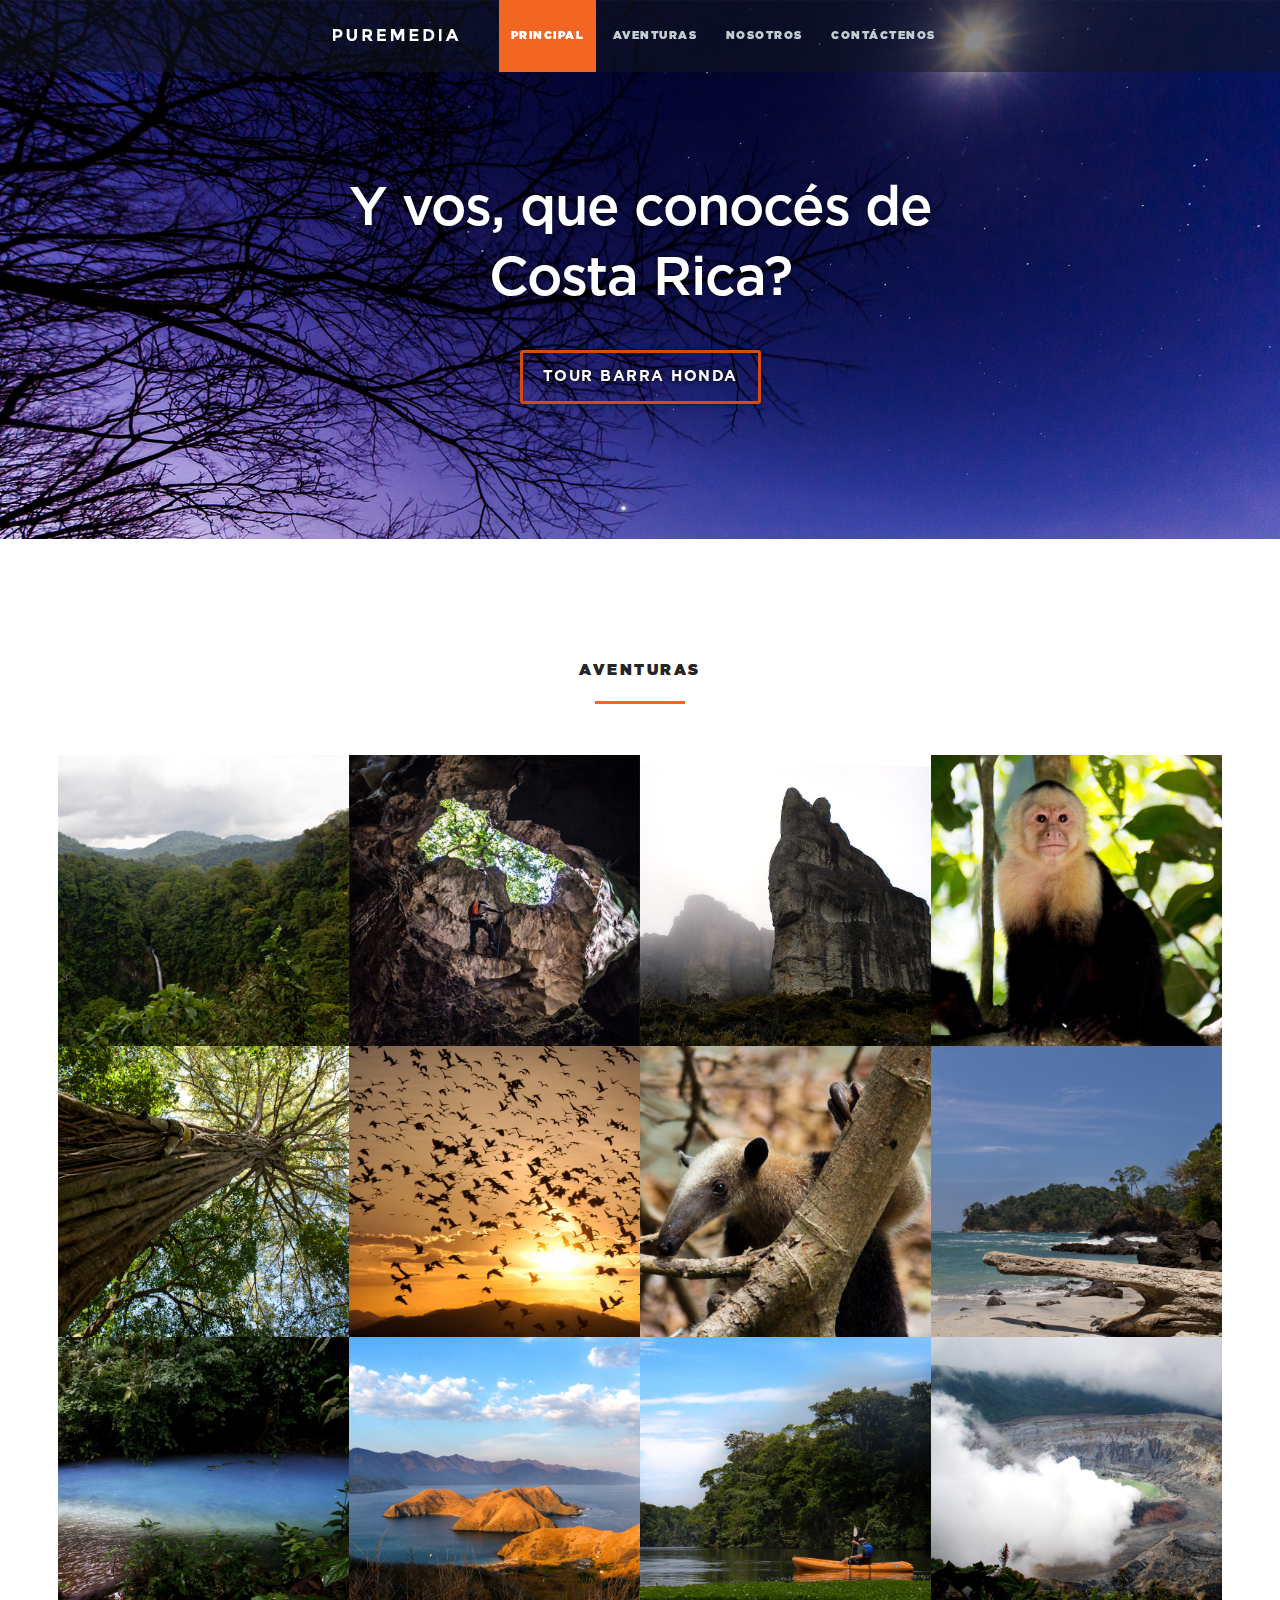
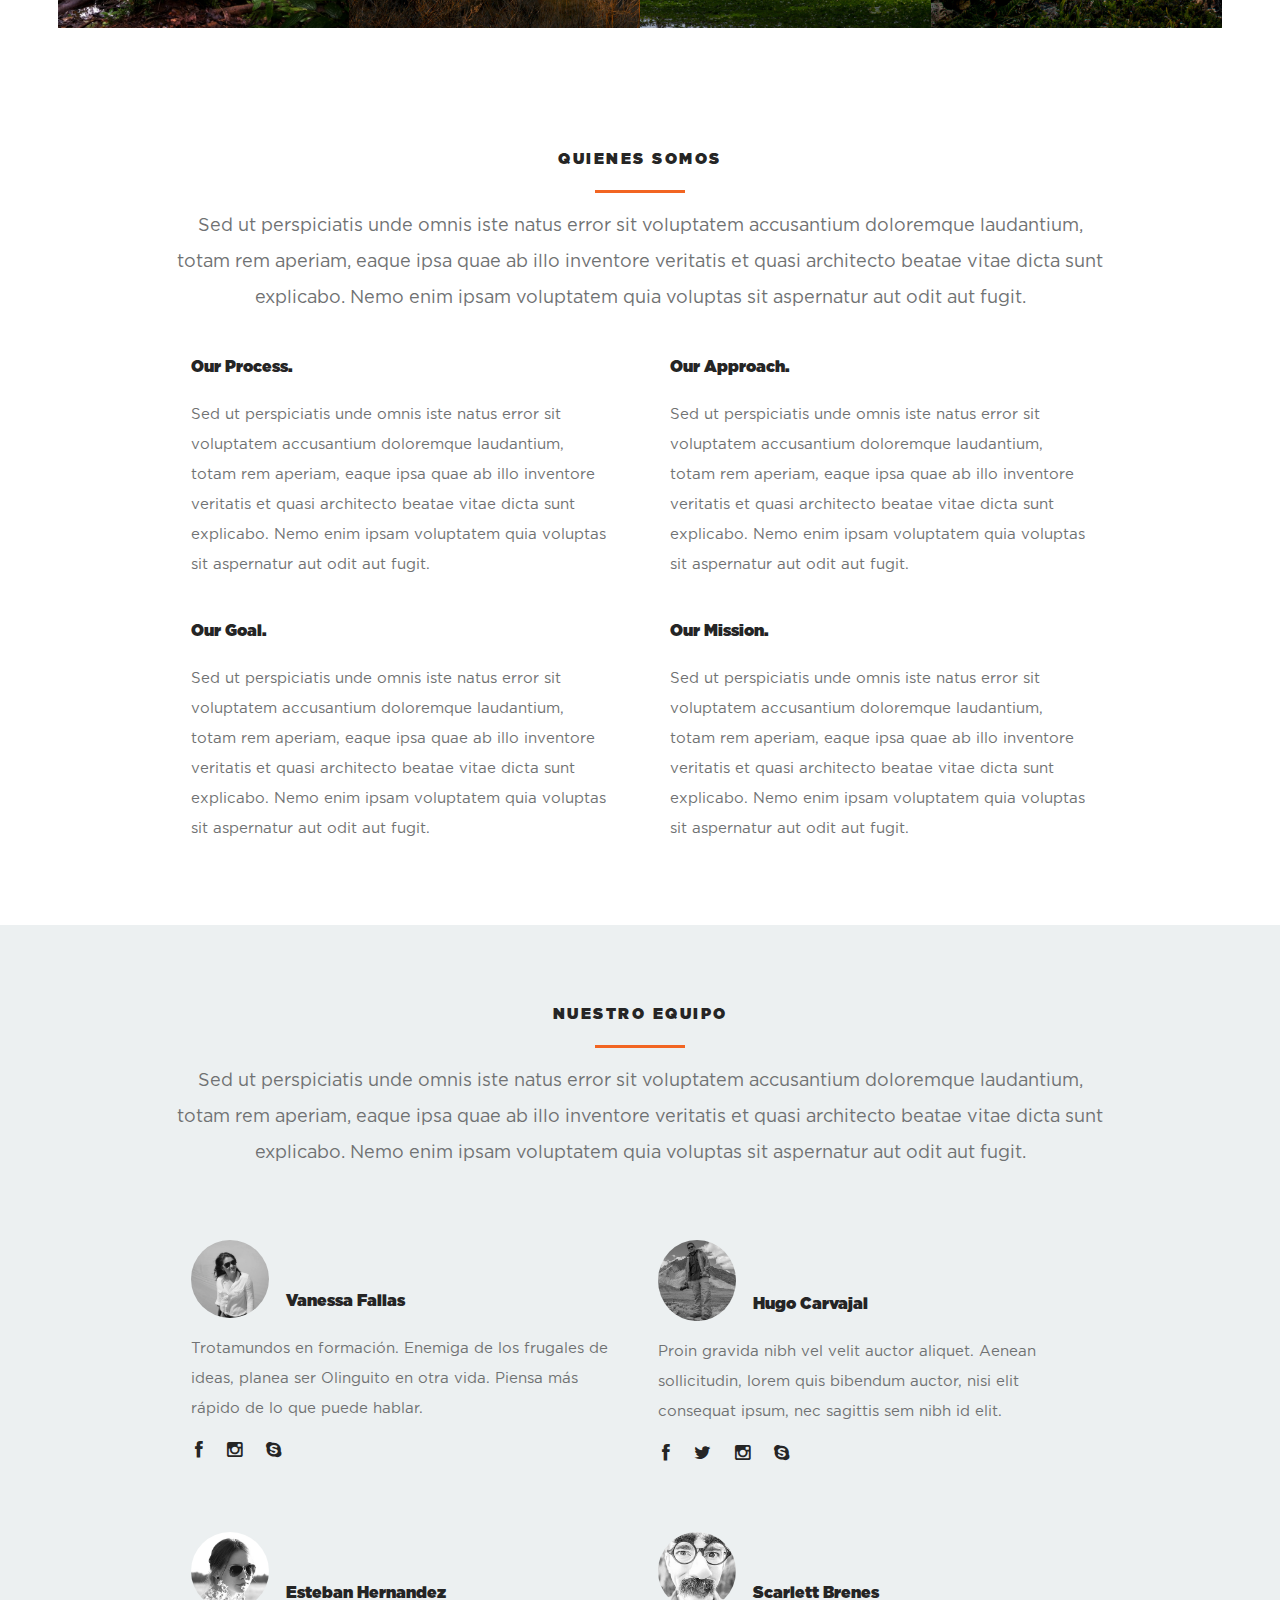
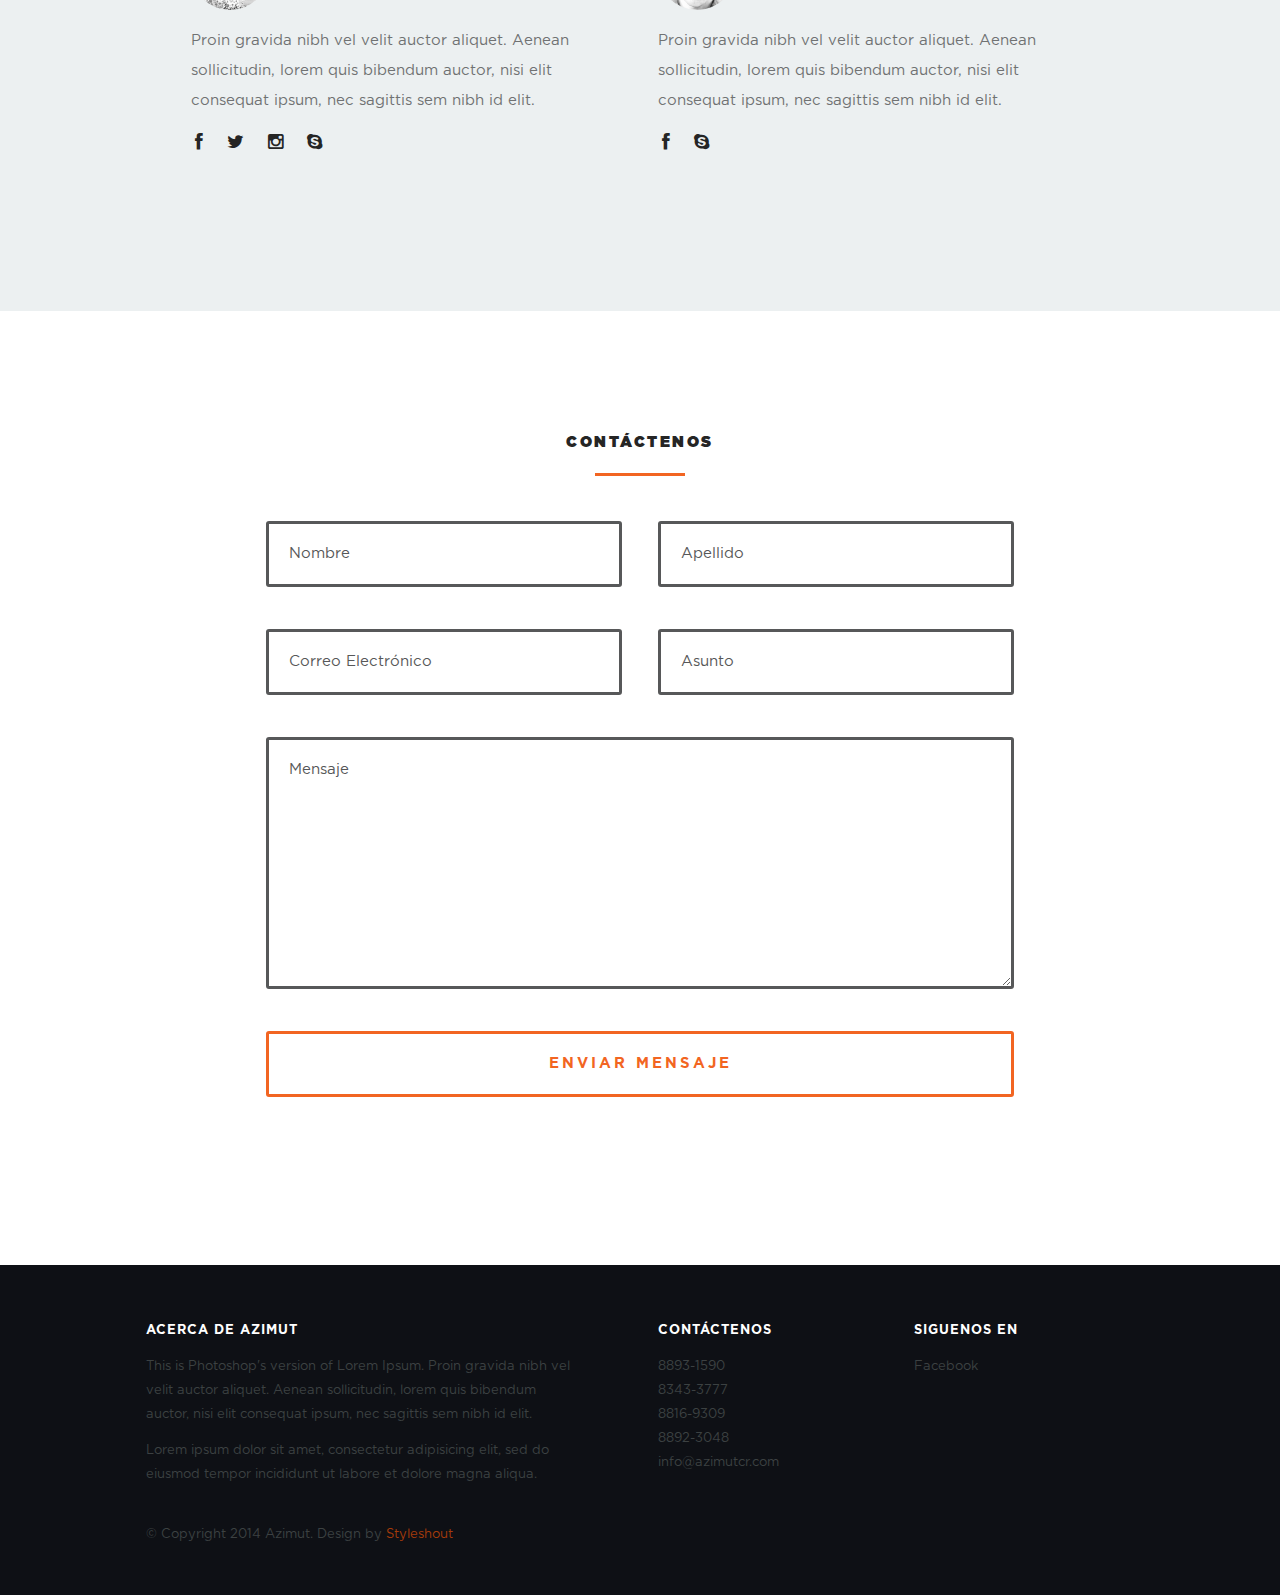
==== index.html @ 327660f8 "first commit" ====
<!DOCTYPE html>
<!--[if lt IE 8 ]><html class="no-js ie ie7" lang="en"> <![endif]-->
<!--[if IE 8 ]><html class="no-js ie ie8" lang="en"> <![endif]-->
<!--[if IE 9 ]><html class="no-js ie ie9" lang="en"> <![endif]-->
<!--[if (gte IE 9)|!(IE)]><!--><html class="no-js" lang="en"> <!--<![endif]-->
<head>

   <!--- Basic Page Needs
   ================================================== -->
   <meta charset="utf-8">
	<title>Azimut</title>
	<meta name="description" content="">
	<meta name="author" content="">

   <!-- Mobile Specific Metas
   ================================================== -->
	<meta name="viewport" content="width=device-width, initial-scale=1, maximum-scale=1">

	<!-- CSS
    ================================================== -->
   <link rel="stylesheet" href="css/base.css">
	 <link rel="stylesheet" href="css/main.css">
   <link rel="stylesheet" href="css/media-queries.css">

   <!-- Script
   =================================================== -->
	<script src="js/modernizr.js"></script>

   <!-- Favicons
	=================================================== -->
	<link rel="shortcut icon" href="favicon.ico" >

</head>

<body class="homepage">

   <div id="preloader">
	   <div id="status">
         <img src="images/loader.gif" height="60" width="60" alt="">
         <div class="loader">Loading...</div>
      </div>
   </div>


   <!-- Header
   =================================================== -->
   <header id="main-header">

   	<div class="row header-inner">

	      <div class="logo">
	         <a class="smoothscroll" href="#hero">Azimut</a>
	      </div>

	      <nav id="nav-wrap">

	         <a class="mobile-btn" href="#nav-wrap" title="Mostrar Navegación">
	         	<span class='menu-text'>Mostrar Menú</span>
	         	<span class="menu-icon"></span>
	         </a>
         	<a class="mobile-btn" href="#" title="Ocultar Navegación">
         		<span class='menu-text'>Hide Menu</span>
         		<span class="menu-icon"></span>
         	</a>

	         <ul id="nav" class="nav">
	            <li class="current"><a class="smoothscroll" href="#hero">Principal</a></li>
		         <li><a class="smoothscroll" href="#portfolio">Aventuras</a></li>
	            <li><a class="smoothscroll" href="#about">Nosotros</a></li>
	            <li><a class="smoothscroll" href="#contact">Contáctenos</a></li>
	         </ul>

	      </nav> <!-- /nav-wrap -->

	   </div> <!-- /header-inner -->

   </header>


   <!-- Hero
   =================================================== -->
   <section id="hero">

		<div class="row hero-content">

			<div class="twelve columns flex-container">

			   <div id="hero-slider" class="flexslider">

				   <ul class="slides">

					   <!-- Slide -->
					   <li>
						   <div class="flex-caption">
								<h1>Y vos, que conocés de Costa Rica?</h1>
                <p><a class="button stroke smoothscroll" href="#">Tour Barra Honda</a></p>
							</div>
					   </li>
					   <!-- END Slide -->

				   </ul>

			   </div> <!-- .flexslider -->

	      </div> <!-- .flex-container -->

		</div> <!-- .hero-content -->

   </section> <!-- #hero -->


   <!-- Portfolio
   ================================================== -->
   <section id="portfolio">

      <div class="row section-head">

      	<div class="twelve columns">

	         <h1>Aventuras</h1>

	         <hr />

	         <!-- <p>Sed ut perspiciatis unde omnis iste natus error sit voluptatem accusantium doloremque laudantium, totam rem aperiam,
	         eaque ipsa quae ab illo inventore veritatis et quasi architecto beatae vitae dicta sunt explicabo. Nemo enim ipsam
	         voluptatem quia voluptas sit aspernatur aut odit aut fugit.
         </p> -->

	      </div>

      </div>

      <div class="row items">

      	<div class="twelve columns">

            <div id="portfolio-wrapper" class="bgrid-fourth s-bgrid-third mob-bgrid-half group">

          	   <div class="bgrid item">
                  <div class="item-wrap">

                     <a href="#">
                        <img src="images/azimut_tours/1_web.jpg" alt="azimut tours">
                        <div class="overlay"></div>
                        <div class="portfolio-item-meta">
          					      <h5>Parque Nacional</h5>
                              <p>Volcán Arenal</p>
          					</div>
                     </a>

                  </div>
          		</div> <!-- /item -->

               <div class="bgrid item">
                  <div class="item-wrap">

                     <a href="#">
                        <img src="images/azimut_tours/2_web.jpg" alt="azimut tours">
                        <div class="overlay">
                        	<div class="portfolio-item-meta">
          					      <h5>Parque Nacional</h5>
                              <p>Barra Honda</p>
          					   </div>
                        </div>
                     </a>

                  </div>
          		</div> <!-- /item -->

               <div class="bgrid item">
                  <div class="item-wrap">

                     <a href="#">
                        <img src="images/azimut_tours/3_web.jpg" alt="azimut tours">
                        <div class="overlay">
                        	<div class="portfolio-item-meta">
          					      <h5>Parque Nacional</h5>
                              <p>Chirripó</p>
          					   </div>
                        </div>
                     </a>

                  </div>
          		</div> <!-- /item -->

               <div class="bgrid item">
                  <div class="item-wrap">

                     <a href="#">
                        <img src="images/azimut_tours/4_web.jpg" alt="azimut tours">
                        <div class="overlay">
                        	<div class="portfolio-item-meta">
          					      <h5>Parque Nacional</h5>
                              <p>Manuel Antonio</p>
          					   </div>
                        </div>
                     </a>

                  </div>
          		</div> <!-- /item -->

               <div class="bgrid item">
                  <div class="item-wrap">

                     <a href="#">
                     	<img src="images/azimut_tours/5_web.jpg" alt="azimut tours">
                       	<div class="overlay">
                       		<div class="portfolio-item-meta">
          					      <h5>Parque Nacional</h5>
                              <p>Rincón de la Vieja</p>
          					   </div>
                       	</div>
                     </a>

                  </div>
          		</div> <!-- /item -->

               <div class="bgrid item">
                  <div class="item-wrap">

                     <a href="#">
                        <img src="images/azimut_tours/6_web.jpg" alt="azimut tours">
                        <div class="overlay">
                        	<div class="portfolio-item-meta">
          					      <h5>Parque Nacional</h5>
                              <p>Palo Verde</p>
          					   </div>
                        </div>
                     </a>

                  </div>
          		</div> <!-- /item -->

               <div class="bgrid item">
                  <div class="item-wrap">

                     <a href="#">
                        <img src="images/azimut_tours/7_web.jpg" alt="azimut tours">
                        <div class="overlay">
                        	<div class="portfolio-item-meta">
          					      <h5>Parque Nacional</h5>
                              <p>Corcovado</p>
          					   </div>
                        </div>
                     </a>

                  </div>
          		</div> <!-- /item -->

               <div class="bgrid item">
                  <div class="item-wrap">

                     <a href="#">
                        <img src="images/azimut_tours/8_web.jpg" alt="azimut tours">
                        <div class="overlay">
                        	<div class="portfolio-item-meta">
          					      <h5>Parque Nacional</h5>
                              <p>Manuel Antonio</p>
          					   </div>
                        </div>
                     </a>

                  </div>
          		</div>  <!-- item end -->

<!-- Last Rows-->

               <div class="bgrid item">
                  <div class="item-wrap">

                     <a href="#">
                     	<img src="images/azimut_tours/9_web.jpg" alt="azimut tours">
                       	<div class="overlay">
                       		<div class="portfolio-item-meta">
          					      <h5>Parque Nacional</h5>
                              <p>Volcán Tenorio</p>
          					   </div>
                       	</div>
                     </a>

                  </div>
          		</div> <!-- /item -->

               <div class="bgrid item">
                 <div class="item-wrap">

                    <a href="#">
                       <img src="images/azimut_tours/10_web.jpg" alt="azimut tours">
                       <div class="overlay">
                         <div class="portfolio-item-meta">
                         <h5>Parque Nacional</h5>
                             <p>Santa Rosa</p>
                      </div>
                       </div>
                    </a>

                 </div>
              </div> <!-- /item -->

               <div class="bgrid item">
                  <div class="item-wrap">

                     <a href="#">
                        <img src="images/azimut_tours/11_web.jpg" alt="azimut tours">
                        <div class="overlay">
                        	<div class="portfolio-item-meta">
          					      <h5>Parque Nacional</h5>
                              <p>Tortuguero</p>
          					   </div>
                        </div>
                     </a>

                  </div>
          		</div> <!-- /item -->

               <div class="bgrid item">
                  <div class="item-wrap">

                     <a href="#">
                        <img src="images/azimut_tours/12_web.jpg" alt="azimut tours">
                        <div class="overlay">
                        	<div class="portfolio-item-meta">
          					      <h5>Parque Nacional</h5>
                              <p>Volcán Poás</p>
          					   </div>
                        </div>
                     </a>

                  </div>
          		</div>  <!-- item end -->
<!-- Test Rows Ends-->

            </div> <!-- /portfolio-wrapper -->

         </div> <!-- /twelve -->

      </div>  <!-- /row -->

   </section> <!-- /Portfolio -->


   <!-- About Section
   ================================================== -->
   <section id="about">

   	<div class="row section-head">

   		<div class="twelve columns">

	         <h1>Quienes somos</h1>

	         <hr />

	         <p>Sed ut perspiciatis unde omnis iste natus error sit voluptatem accusantium doloremque laudantium, totam rem aperiam,
	         eaque ipsa quae ab illo inventore veritatis et quasi architecto beatae vitae dicta sunt explicabo. Nemo enim ipsam
	         voluptatem quia voluptas sit aspernatur aut odit aut fugit.
	         </p>

	      </div>

      </div>

      <div class="row about-content">

      	<div class="mob-whole six columns left">

      		<h3>Our Process.</h3>

	      	<p>Sed ut perspiciatis unde omnis iste natus error sit voluptatem accusantium doloremque laudantium, totam rem aperiam,
	         eaque ipsa quae ab illo inventore veritatis et quasi architecto beatae vitae dicta sunt explicabo. Nemo enim ipsam
	         voluptatem quia voluptas sit aspernatur aut odit aut fugit.
	         </p>

      	</div> <!-- /left -->

      	<div class="mob-whole six columns right">

	      	<h3>Our Approach.</h3>

	      	<p>Sed ut perspiciatis unde omnis iste natus error sit voluptatem accusantium doloremque laudantium, totam rem aperiam,
	         eaque ipsa quae ab illo inventore veritatis et quasi architecto beatae vitae dicta sunt explicabo. Nemo enim ipsam
	         voluptatem quia voluptas sit aspernatur aut odit aut fugit.
	         </p>

      	</div> <!-- /right -->

      </div> <!-- /row -->

      <div class="row about-content">

      	<div class="mob-whole six columns left">

	      	<h3>Our Goal.</h3>

	      	<p>Sed ut perspiciatis unde omnis iste natus error sit voluptatem accusantium doloremque laudantium, totam rem aperiam,
	         eaque ipsa quae ab illo inventore veritatis et quasi architecto beatae vitae dicta sunt explicabo. Nemo enim ipsam
	         voluptatem quia voluptas sit aspernatur aut odit aut fugit.
	         </p>

      	</div> <!-- /left -->

      	<div class="mob-whole six columns right">

	      	<h3>Our Mission.</h3>

	      	<p>Sed ut perspiciatis unde omnis iste natus error sit voluptatem accusantium doloremque laudantium, totam rem aperiam,
	         eaque ipsa quae ab illo inventore veritatis et quasi architecto beatae vitae dicta sunt explicabo. Nemo enim ipsam
	         voluptatem quia voluptas sit aspernatur aut odit aut fugit.
	         </p>

      	</div> <!-- /right -->

      </div> <!-- /row -->


      <!-- team
   	=================================================== -->
   	<div id='team'>

	      <div class="row team section-head">

	   		<div class="twelve columns">

		         <h1>Nuestro Equipo</h1>

		         <hr />

		         <p>Sed ut perspiciatis unde omnis iste natus error sit voluptatem accusantium doloremque laudantium, totam rem aperiam,
		         eaque ipsa quae ab illo inventore veritatis et quasi architecto beatae vitae dicta sunt explicabo. Nemo enim ipsam
		         voluptatem quia voluptas sit aspernatur aut odit aut fugit.
		         </p>

		      </div>

	      </div>

      	<div class="row about-content">

      		<div class="twelve columns">

		         <div id="team-wrapper" class="bgrid-half mob-bgrid-whole group">

		            <div class="bgrid member">

		               <div class="member-header">

		                 	<div class="member-pic">
									<img src="images/team/vane.jpg" alt=""/>
		                 	</div>

		                  <div class="member-name">
		                     <h3>Vanessa Fallas</h3>
		                  </div>

		               </div>

		               <p>Trotamundos en formación.  Enemiga de los frugales de ideas, planea ser Olinguito en otra vida. Piensa más rápido de lo que puede hablar. </p>

		               <ul class="member-social">
		                  <li><a href="https://www.facebook.com/vanessa.fallas"><i class="fa fa-facebook"></i></a></li>
		                  <li><a href="https://instagram.com/vfa693"><i class="fa fa-instagram"></i></a></li>
		                  <li><a href="skype:vanessa.fallas?userinfo"><i class="fa fa-skype"></i></a></li>
		               </ul>

		          	</div> <!-- /member -->

		            <div class="bgrid member">

		              	<div class="member-header">

								<div class="member-pic">
		                 		<img src="images/team/hugo.jpg" alt=""/>
		                	</div>

		                	<div class="member-name">
		                   	<h3>Hugo Carvajal</h3>
		                	</div>

		               </div>

		               <p>Proin gravida nibh vel velit auctor aliquet. Aenean sollicitudin, lorem quis bibendum auctor,
		               nisi elit consequat ipsum, nec sagittis sem nibh id elit. </p>

		               <ul class="member-social">
		                  <li><a href="https://www.facebook.com/vcarvajalrivera"><i class="fa fa-facebook"></i></a></li>
		                  <li><a href="https://twitter.com/vhcr"><i class="fa fa-twitter"></i></a></li>
                      <li><a href="https://instagram.com/cabinadevuelo"><i class="fa fa-instagram"></i></a></li>
		                  <li><a href="skype:Vcarvajal.boszdigital?userinfo"><i class="fa fa-skype"></i></a></li>
		               </ul>

		       		</div> <!-- /member -->

		            <div class="bgrid member first">

							<div class="member-header">

								<div class="member-pic">
		                		<img src="images/team/member03-k.jpg" alt=""/>
		               	</div>

		               	<div class="member-name">
		                  	<h3>Esteban Hernandez</h3>
		               	</div>

							</div>

		               <p>Proin gravida nibh vel velit auctor aliquet. Aenean sollicitudin, lorem quis bibendum auctor,
		               nisi elit consequat ipsum, nec sagittis sem nibh id elit. </p>

		               <ul class="member-social">
		                  <li><a href="https://www.facebook.com/Est.ban6"><i class="fa fa-facebook"></i></a></li>
                      <li><a href="https://twitter.com/estbanhv"><i class="fa fa-twitter"></i></a></li>
                      <li><a href="https://instagram.com/estban6"><i class="fa fa-instagram"></i></a></li>
		                  <li><a href="skype:est-banv?userinfo"><i class="fa fa-skype"></i></a></li>
		               </ul>

		      		</div> <!-- /member -->

		            <div class="bgrid member">

		            	<div class="member-header">

								<div class="member-pic">
									<img src="images/team/member04-k.jpg" alt=""/>
		                 	</div>

		                  <div class="member-name">
		                     <h3>Scarlett Brenes</h3>
		                  </div>

		               </div>

		               <p>Proin gravida nibh vel velit auctor aliquet. Aenean sollicitudin, lorem quis bibendum auctor,
		                  nisi elit consequat ipsum, nec sagittis sem nibh id elit. </p>

		               <ul class="member-social">
                     <li><a href="https://www.facebook.com/scarlett.l.brenes"><i class="fa fa-facebook"></i></a></li>
                     <li><a href="skype:scarlett.brenes?userinfo"><i class="fa fa-skype"></i></a></li>
		               </ul>

		            </div> <!-- /member -->

		         </div> <!-- /twelve -->

	         </div> <!-- /team-wrapper -->

         </div> <!-- /row -->

      </div> <!-- /team -->

   </section> <!-- /about -->


   <!-- Contact Section
   ================================================== -->
   <section id="contact">

   	<div class="row section-head">

   		<div class="twelve columns">

	         <h1>Contáctenos</h1>

	         <hr />

	         <!-- <p>Sed ut perspiciatis unde omnis iste natus error sit voluptatem accusantium doloremque laudantium, totam rem aperiam,
	         eaque ipsa quae ab illo inventore veritatis et quasi architecto beatae vitae dicta sunt explicabo. Nemo enim ipsam
	         voluptatem quia voluptas sit aspernatur aut odit aut fugit.
         </p> -->

	      </div>

      </div>

      <div class="row form-section">

      	<div id="contact-form" class="twelve columns">

            <form name="contactForm" id="contactForm" method="post" action="">

      			<fieldset>

                  <div class="row">

	                  <div class="six columns mob-whole">
	                  	<label for="contactFname">Nombre <span class="required">*</span></label>
	      					<input name="contactFname" type="text" id="contactFname" placeholder="Nombre" value="" />
	                  </div>

	                  <div class="six columns mob-whole">
	                  	<label for="contactLname">Apellido <span class="required">*</span></label>
	      					<input name="contactLname" type="text" id="contactLname" placeholder="Apellido" value="" />
	                  </div>

                  </div>

                  <div class="row">

	                  <div class="six columns mob-whole">
	                  	<label for="contactEmail">Correo Electrónico <span class="required">*</span></label>
	      					<input name="contactEmail" type="text" id="contactEmail" placeholder="Correo Electrónico" value="" />
	                  </div>

	                  <div class="six columns mob-whole">
	                  	<label for="contactSubject">Asunto</label>
	      					<input name="contactSubject" type="text" id="contactSubject" placeholder="Asunto"  value="" />
	                  </div>

                  </div>

                  <div class="row">

	                  <div class="twelve columns">
	                     <label  for="contactMessage">Mensaje <span class="required">*</span></label>
	                     <textarea name="contactMessage"  id="contactMessage" placeholder="Mensaje" rows="10" cols="50" ></textarea>
	                  </div>

                  </div>

                  <div>
                     <button class="submit full-width">Enviar Mensaje</button>
                     <div id="image-loader">
                        <img src="images/loader.gif" alt="" />
                     </div>
                  </div>

      			</fieldset>

      		</form> <!-- /contactForm -->

            <!-- message box -->
            <div id="message-warning"></div>
            <div id="message-success">
               <i class="fa fa-check"></i>Su mensaje ha sido enviado, gracias!<br />
    			</div>

         </div> <!-- /contact-form -->

      </div> <!-- /form-section -->

   </section>  <!-- /contact-->


   <!-- Footer
   ================================================== -->
   <footer>

      <div class="row">

         <div class="six columns tab-whole footer-about">

				<h3>Acerca de Azimut</h3>

            <p>This is Photoshop's version  of Lorem Ipsum. Proin gravida nibh vel velit auctor aliquet.
            Aenean sollicitudin, lorem quis bibendum auctor, nisi elit consequat ipsum, nec sagittis sem
            nibh id elit.
            </p>

            <p>Lorem ipsum dolor sit amet, consectetur adipisicing elit, sed do eiusmod tempor
            	incididunt ut labore et dolore magna aliqua.</p>

         </div> <!-- /footer-about -->

         <div class="six columns tab-whole right-cols">

            <div class="row">

               <div class="columns">
                  <h3 class="address">Contáctenos</h3>
                  <!--p>
                  1600 Amphitheatre Parkway<br>
                  Mountain View, CA<br>
                  94043 US
                </p-->

                  <ul>
                    <li><a href="tel:88931590">8893-1590</a></li>
                    <li><a href="tel:83433777">8343-3777</a></li>
                    <li><a href="tel:88169309">8816-9309</a></li>
                    <li><a href="tel:88923048">8892-3048</a></li>
                    <li><a href="mailto:info@azimutcr.com">info@azimutcr.com</a></li>
                  </ul>
               </div> <!-- /columns -->

               <div class="columns last">
                  <h3 class="contact">Siguenos en</h3>

                  <ul>
                    <li><a href="https://www.facebook.com/Azimutcr">Facebook</a></li>
                    <!--li><a href="#">Twitter</a></li>
                    <li><a href="#">Instagram</a></li>
                    <li><a href="#">Flickr</a></li>
                    <li><a href="#">Skype</a></li-->
                  </ul>

               </div> <!-- /columns -->

            </div> <!-- /Row(nested) -->

         </div>

         <p class="copyright">&copy; Copyright 2014 Azimut. Design by <a href="http://www.styleshout.com/">Styleshout</a></p>

         <div id="go-top">
            <a class="smoothscroll" title="Back to Top" href="#hero"><span>Inicio</span><i class="fa fa-long-arrow-up"></i></a>
         </div>

      </div> <!-- /row -->

   </footer> <!-- /footer -->


   <!-- Java Script
   ================================================== -->
   <script src="http://ajax.googleapis.com/ajax/libs/jquery/1.10.2/jquery.min.js"></script>
   <script>window.jQuery || document.write('<script src="js/jquery-1.10.2.min.js"><\/script>')</script>
   <script type="text/javascript" src="js/jquery-migrate-1.2.1.min.js"></script>
   <script src="js/jquery.flexslider.js"></script>
   <script src="js/jquery.fittext.js"></script>
   <script src="js/backstretch.js"></script>
   <script src="js/waypoints.js"></script>
   <script src="js/main.js"></script>

</body>

</html>
---- css/base.css ----
/* =================================================================== */
/* 
/*  Azimut v1.0 Base Stylesheet
/*  url:styleshout.com
/*  10-09-2014
/*
/*  ------------------------------------------------------------------ 
  
    TOC: 
    a. Reset
    b. Basic Setup Styles
    c. Typography  
    d. Media
    e. Grid
    f. MISC
  
/* =================================================================== */

/* 
/* a. Reset - normalize.css v3.0.1 | MIT License | git.io/normalize
/* =================================================================== */
html {
	font-family: sans-serif;
	-ms-text-size-adjust: 100%;
	-webkit-text-size-adjust: 100%;
}
body {
	margin: 0;
}
article, aside, details, figcaption, figure, footer, header, hgroup, main, nav, section, summary {
	display: block;
}
audio, canvas, progress, video {
	display: inline-block;
	vertical-align: baseline;
}
audio:not([controls]) {
	display: none;
	height: 0;
}
[hidden], template {
	display: none;
}
a {
	background: transparent;
}
a:active, a:hover {
	outline: 0;
}
abbr[title] {
	border-bottom: 1px dotted;
}
b, strong {
	font-weight: bold;
}
dfn {
	font-style: italic;
}
h1 {
	font-size: 2em;
	margin: 0.67em 0;
}
mark {
	background: #ff0;
	color: #000;
}
small {
	font-size: 80%;
}
sub, sup {
	font-size: 75%;
	line-height: 0;
	position: relative;
	vertical-align: baseline;
}
sup {
	top: -0.5em;
}
sub {
	bottom: -0.25em;
}
img {
	border: 0;
}
svg:not(:root) {
	overflow: hidden;
}
figure {
	margin: 1em 40px;
}
hr {
	-moz-box-sizing: content-box;
	box-sizing: content-box;
	height: 0;
}
pre {
	overflow: auto;
}
code, kbd, pre, samp {
	font-family: monospace, monospace;
	font-size: 1em;
}
button, input, optgroup, select, textarea {
	color: inherit;
	font: inherit;
	margin: 0;
}
button {
	overflow: visible;
}
button, select {
	text-transform: none;
}
button, html input[type="button"], input[type="reset"], input[type="submit"] {
	-webkit-appearance: button;
	cursor: pointer;
}
button[disabled], html input[disabled] {
	cursor: default;
}
button::-moz-focus-inner, input::-moz-focus-inner {
	border: 0;
	padding: 0;
}
input {
	line-height: normal;
}
input[type="checkbox"], input[type="radio"] {
	box-sizing: border-box;
	padding: 0;
}
input[type="number"]::-webkit-inner-spin-button, input[type="number"]::-webkit-outer-spin-button {
	height: auto;
}
input[type="search"] {
	-webkit-appearance: textfield;
	-moz-box-sizing: content-box;
	-webkit-box-sizing: content-box;
	box-sizing: content-box;
}
input[type="search"]::-webkit-search-cancel-button, input[type="search"]::-webkit-search-decoration {
	-webkit-appearance: none;
}
fieldset {
	border: 1px solid #c0c0c0;
	margin: 0 2px;
	padding: 0.35em 0.625em 0.75em;
}
legend {
	border: 0;
	padding: 0;
}
textarea {
	overflow: auto;
}
optgroup {
	font-weight: bold;
}
table {
	border-collapse: collapse;
	border-spacing: 0;
}
td, th {
	padding: 0;
}

/* 
/* b. Basic Setup Styles - Top Elements
/* =================================================================== */
*, *:before, *:after {
	-webkit-box-sizing: border-box;
	-moz-box-sizing: border-box;
	box-sizing: border-box;
}
html {
	-webkit-font-smoothing: antialiased;
	-moz-osx-font-smoothing: grayscale;
	font-size: 62.5%;
}
body {
	font-weight: normal;
	line-height: 1;
	text-rendering: optimizeLegibility;
}

/* 
/* c. Typography
====================================================================== */
div, dl, dt, dd, ul, ol, li, h1, h2, h3, h4, h5, h6, pre, form, p, blockquote, th, td {
	margin: 0;
	padding: 0;
}
h1, h2, h3, h4, h5, h6 {
	text-rendering: optimizeLegibility;
	line-height: 1.2;
}
hr {
	border: solid #ddd;
	border-width: 1px 0 0;
	clear: both;
	margin: 11px 0 24px;
	height: 0;
}
em, i {
	font-style: italic;
	line-height: inherit;
}
strong, b {
	font-weight: bold;
	line-height: inherit;
}
small {
	font-size: 60%;
	line-height: inherit;
}
ul {
	list-style: none;
}
ol {
	list-style: decimal;
}
ol, ul.square, ul.circle, ul.disc {
	margin-left: 17px;
}
ul.square {
	list-style: square;
}
ul.circle {
	list-style: circle;
}
ul.disc {
	list-style: disc;
}
ul li {
	padding-left: 4px;
}
ul ul, ul ol, ol ol, ol ul {
	margin: 3px 0 3px 17px;
}

/* links
---------------------------------------------------------------------- */
a {
	text-decoration: none;
	line-height: inherit;
}
a img {
	border: none;
}
a:focus {
	outline: none;
}
p a, p a:visited {
	line-height: inherit;
}

/* 
/* d. Media
/* =================================================================== */
img, video, embed, object {
	max-width: 100%;
	height: auto;
}
object, embed {
	height: 100%;
}
img {
	-ms-interpolation-mode: bicubic;
}

/* 
/* e. Grid
===================================================================== */
.row {
	width: 94%;
	max-width: 1024px;
	margin: 0 auto;
}
.ie8 .row {
	width: 1024px;
}
.narrow .row {
	max-width: 980px;
}
.row .row {
	width: auto;
	max-width: none;
	margin-left: -18px;
	margin-right: -18px;
}
.row:before, .row:after {
	content: "";
	display: table;
}
.row:after {
	clear: both;
}
.column, .columns, .bgrid {
	position: relative;
	padding: 0 18px;
	min-height: 1px;
	float: left;
}
.column.centered, .columns.centered {
	float: none;
	margin: 0 auto;
}
.row.collapsed > .column, .row.collapsed > .columns, .column.collapsed, .columns.collapsed {
	padding: 0;
}
[class*="column"] + [class*="column"]:last-child {
	float: right;
}
[class*="column"] + [class*="column"].end {
	float: right;
}
.one, .row .one {
	width: 8.33333%;
}
.two, .row .two {
	width: 16.66667%;
}
.three, .row .three {
	width: 25%;
}
.four, .row .four {
	width: 33.33333%;
}
.five, .row .five {
	width: 41.66667%;
}
.six, .row .six {
	width: 50%;
}
.seven, .row .seven {
	width: 58.33333%;
}
.eight, .row .eight {
	width: 66.66667%;
}
.nine, .row .nine {
	width: 75%;
}
.ten .row .ten {
	width: 83.33333%;
}
.eleven, .row .eleven {
	width: 91.66667%;
}
.twelve, .row .twelve {
	width: 100%;
}

/* tablets
--------------------------------------------------------------- */
@media screen and (max-width:768px) {
	.row {
		width: auto;
		padding-left: 30px;
		padding-right: 30px;
	}
	.row .row {
		padding-left: 0;
		padding-right: 0;
		margin-left: -15px;
		margin-right: -15px;
	}
	.column, .columns {
		padding: 0 15px;
	}
	.tab-fourth, .row .tab-fourth {
		width: 25%;
	}
	.tab-third, .row .tab-third {
		width: 33.33333%;
	}
	.tab-half, .row .tab-half {
		width: 50%;
	}
	.tab-2thirds, .row .tab-2thirds {
		width: 66.66667%;
	}
	.tab-3fourths, .row .tab-3fourths {
		width: 75%;
	}
	.tab-whole, .row .tab-whole {
		width: 100%;
	}
}

/* mobile
--------------------------------------------------------------- */
@media screen and (max-width:600px) {
	.row {
		padding-left: 25px;
		padding-right: 25px;
	}
	.row .row {
		margin-left: -10px;
		margin-right: -10px;
	}
	.column, .columns {
		padding: 0 10px;
	}
	.mob-fourth, .row .mob-fourth {
		width: 25%;
	}
	.mob-half, .row .mob-half {
		width: 50%;
	}
	.mob-3fourths, .row .mob-3fourths {
		width: 75%;
	}
	.mob-whole, .row .mob-whole {
		width: 100%;
	}
}

/* small mobile devices
--------------------------------------------------------------- */
@media screen and (max-width:400px) {
	.row {
		padding-left: 30px;
		padding-right: 30px;
	}
	.row .row {
		padding-left: 0;
		padding-right: 0;
		margin-left: 0;
		margin-right: 0;
	}
	.column, .columns {
		width: auto !important;
		float: none !important;
		margin-left: 0;
		margin-right: 0;
		clear: both;
		padding: 0;
	}
	[class*="column"] + [class*="column"]:last-child {
		float: none;
	}
}

/* larger screens
--------------------------------------------------------------- */
@media screen and (min-width:1200px) {
	.wide .wrap {
		max-width: 1180px;
	}
}


/* block grids
--------------------------------------------------------------- */
.bgrid-sixth .bgrid {
	width: 16.66667%;
}
.bgrid-fourth .bgrid {
	width: 25%;
}
.bgrid-third .bgrid {
	width: 33.33333%;
}
.bgrid-half .bgrid {
	width: 50%;
}
.bgrid {
	padding: 0;
}

/* Clearing for block grid columns. Allows columns with
different heights to align properly. */
.first {
	clear: both;
}

/* first column in large(default) screen - for IE8 */
.bgrid-sixth .bgrid:nth-child(6n+1), .bgrid-fourth .bgrid:nth-child(4n+1), .bgrid-third .bgrid:nth-child(3n+1), .bgrid-half .bgrid:nth-child(2n+1) {
	clear: both;
}

/* smaller screens */
@media screen and (max-width:900px) {
	/* block grids for small screens */
	.s-bgrid-sixth .bgrid {
		width: 16.66667%;
	}
	.s-bgrid-fourth .bgrid {
		width: 25%;
	}
	.s-bgrid-third .bgrid {
		width: 33.33333%;
	}
	.s-bgrid-half .bgrid {
		width: 50%;
	}
	.s-bgrid-whole .bgrid {
		width: 100%;
		clear: both;
	}
	.first, [class*="bgrid-"] .bgrid:nth-child(n) {
		clear: none;
	}
	.s-bgrid-sixth .bgrid:nth-child(6n+1), .s-bgrid-fourth .bgrid:nth-child(4n+1), .s-bgrid-third .bgrid:nth-child(3n+1), .s-bgrid-half .bgrid:nth-child(2n+1) {
		clear: both;
	}
}

/* tablets */
@media screen and (max-width:768px) {
	.tab-bgrid-sixth .bgrid {
		width: 16.66667%;
	}
	.tab-bgrid-fourth .bgrid {
		width: 25%;
	}
	.tab-bgrid-third .bgrid {
		width: 33.33333%;
	}
	.tab-bgrid-half .bgrid {
		width: 50%;
	}
	.tab-bgrid-whole .bgrid {
		width: 100%;
		clear: both;
	}
	.first, [class*="tab-bgrid-"] .bgrid:nth-child(n) {
		clear: none;
	}
	.tab-bgrid-sixth .bgrid:nth-child(6n+1), .tab-bgrid-fourth .bgrid:nth-child(4n+1), .tab-bgrid-third .bgrid:nth-child(3n+1), .tab-bgrid-half .bgrid:nth-child(2n+1) {
		clear: both;
	}
}

/* mobile devices */
@media screen and (max-width:600px) {
	.mob-bgrid-sixth .bgrid {
		width: 16.66667%;
	}
	.mob-bgrid-fourth .bgrid {
		width: 25%;
	}
	.mob-bgrid-third .bgrid {
		width: 33.33333%;
	}
	.mob-bgrid-half .bgrid {
		width: 50%;
	}
	.mob-bgrid-whole .bgrid {
		width: 100%;
		clear: both;
	}
	.first, [class*="mob-bgrid-"] .bgrid:nth-child(n) {
		clear: none;
	}
	.mob-bgrid-sixth .bgrid:nth-child(6n+1), .mob-bgrid-fourth .bgrid:nth-child(4n+1), .mob-bgrid-third .bgrid:nth-child(3n+1), .mob-bgrid-half .bgrid:nth-child(2n+1) {
		clear: both;
	}
}

/* stack on small mobile devices */
@media screen and (max-width:400px) {
	.stack .bgrid {
		width: auto !important;
		float: none !important;
		margin-left: 0;
		margin-right: 0;
		clear: both;
	}
}

/* 
/* f. MISC
===================================================================== */

/* Clearing - (http://nicolasgallagher.com/micro-clearfix-hack/
--------------------------------------------------------------------- */
.group:before, .group:after {
	content: "";
	display: table;
}
.group:after {
	clear: both;
}

/* Misc Helper Styles
--------------------------------------------------------------------- */
.hidden {
	display: none;
}
.remove-bottom {
	margin-bottom: 0;
}
.half-bottom {
	margin-bottom: 15px !important;
}
.add-bottom {
	margin-bottom: 30px !important;
}
.no-border {
	border: none;
}
.text-center {
	text-align: center;
}
.text-left {
	text-align: left;
}
.text-right {
	text-align: right;
}
.pull-left {
	float: left;
}
.pull-right {
	float: right;
}
.align-center {
	margin-left: auto;
	margin-right: auto;
	text-align: center;
}
---- css/main.css ----
/* =================================================================== */
/*
/*  Azimut v1.0 Main Stylesheet
/*  url:styleshout.com
/*  10-10-2014
/*
/*  ------------------------------------------------------------------

    TOC:
    a. Webfonts and Iconfonts
    b. Document Setup
    c. Forms
    d. Preloader
    e. Buttons
    f. Other Components
    g. Header Styles
    h. Content Styles
    i. Footer Styles
    j. Common and shared styles
    k. Hero Section
    l. Portfolio Section
    m. Services Section
    n. About Section
    o. Journal Section
    p. Contact Section
    q. Blog Entry
    r. Portfolio Entry

/* =================================================================== */

/*
/* a. Webfonts and Iconfonts
/* =================================================================== */
@import url("fonts.css");
@import url("font-awesome/css/font-awesome.min.css");
@import url("simple-line-icons/simple-line-icons.css");

/*
/* b. Document Setup
/* =================================================================== */

/* Body
---------------------------------------------------------------------- */
body {
	background: #0e1015;
	font: 15px/30px "gotham-book", "merriweather-regular", serif;
	font-weight: normal;
	color: #575859;
}

/* Links
---------------------------------------------------------------------- */
a, a:visited {
	color: #f26522;
	-moz-transition: all 0.3s ease-in-out;
	-o-transition: all 0.3s ease-in-out;
	-webkit-transition: all 0.3s ease-in-out;
	-ms-transition: all 0.3s ease-in-out;
	transition: all 0.3s ease-in-out;
}
a:hover, a:focus {
	color: black;
}

/* Typography
--------------------------------------------------------------------- */
h1, h2, h3, h4, h5, h6 {
	font-family: "gotham-bold", "raleway-bold", sans-serif;
	color: #252525;
	font-style: normal;
	text-rendering: optimizeLegibility;
	margin: 18px 0 15px;
}
h1 a, h2 a, h3 a, h4 a, h5 a, h6 a {
	font-weight: inherit;
}
h1 {
	font-size: 30px;
	line-height: 36px;
	margin-top: 0;
	letter-spacing: -1px;
}
h2 {
	font-size: 24px;
	line-height: 30px;
}
h3 {
	font-size: 20px;
	line-height: 30px;
}
h4 {
	font-size: 17px;
	line-height: 30px;
}
h5 {
	font-size: 14px;
	line-height: 30px;
	margin-top: 15px;
	text-transform: uppercase;
	letter-spacing: 1px;
}
h6 {
	font-size: 13px;
	line-height: 30px;
	margin-top: 15px;
	text-transform: uppercase;
	letter-spacing: 1px;
}
p {
	margin: 15px 0 15px 0;
}
p img {
	margin: 0;
}
p.lead {
	font: 17px/33px "gotham-book", "merriweather-light", serif;
	color: #707273;
}
em {
	font: 15px/30px "merriweather-italic", serif;
	font-style: normal;
}
strong, b {
	font: 15px/30px "merriweather-bold", serif;
	font-weight: normal;
}
small {
	font-size: 11px;
	line-height: inherit;
}
blockquote {
	margin: 18px 0px;
	padding-left: 40px;
	position: relative;
}
blockquote:before {
	content: "\201C";
	opacity: 0.45;
	font-size: 80px;
	line-height: 0px;
	margin: 0;
	font-family: arial, sans-serif;
	position: absolute;
	top: 30px;
	left: 0;
}
blockquote p {
	font-family: georgia, serif;
	font-style: italic;
	padding: 0;
	font-size: 18px;
	line-height: 30px;
}
blockquote cite {
	display: block;
	font-size: 12px;
	font-style: normal;
	line-height: 18px;
}
blockquote cite:before {
	content: "\2014 \0020";
}
blockquote cite a, blockquote cite a:visited {
	color: #707273;
	border: none;
}
abbr {
	font-family: "merriweather-bold", serif;
	font-variant: small-caps;
	text-transform: lowercase;
	letter-spacing: .5px;
	color: #7d7e80;
}
pre, code {
	font-family: Consolas, "Andale Mono", Courier, "Courier New", monospace;
}
pre {
	white-space: pre;
	white-space: pre-wrap;
	word-wrap: break-word;
}
code {
	padding: 3px;
	background: #ecf0f1;
	color: #707273;
	border-radius: 3px;
}
del {
	text-decoration: line-through;
}
abbr[title], dfn[title] {
	border-bottom: 1px dotted;
	cursor: help;
}
mark {
	background: #FFF49B;
	color: #000;
}
hr {
	border: solid white;
	border-width: 1px 0 0;
	clear: both;
	margin: 23px 0 12px;
	height: 0;
}

/* Lists
--------------------------------------------------------------------- */
ul, ol {
	margin-top: 15px;
	margin-bottom: 15px;
}
ul {
	list-style: disc;
	margin-left: 17px;
}
dl {
	margin: 0 0 15px 0;
}
dt {
	margin: 0;
	color: #f26522;
}
dd {
	margin: 0 0 0 20px;
}

/* Floated Image
--------------------------------------------------------------------- */
img.pull-right {
	margin: 12px 0px 0px 18px;
}
img.pull-left {
	margin: 12px 18px 0px 0px;
}

/*
/* c. Forms
/* =================================================================== */
form {
	margin-bottom: 24px;
}
fieldset {
	margin: 0 0 24px 0;
	padding: 0;
	border: none;
}
input, button {
	-webkit-font-smoothing: antialiased;
}
input[type="text"],
input[type="password"],
input[type="email"],
textarea,
select {
	display: block;
	padding: 12px 15px;
	margin: 0 0 12px 0;
	border: 0;
	outline: none;
	vertical-align: middle;
	color: #a3a4a6;
	font-family: "gotham-book", "raleway-regular", sans-serif;
	font-size: 14px;
	line-height: 24px;
	border-radius: 3px;
	max-width: 100%;
	background: transparent;
	border: 3px solid #a9aaab;
}
textarea {
	min-height: 162px;
}
input[type="text"]:focus,
input[type="password"]:focus,
input[type="email"]:focus,
textarea:focus {
	background: white;
}
label, legend {
	font: 15px/30px "gotham-bold", "raleway-bold", sans-serif;
	margin: 12px 0;
	color: #252525;
	display: block;
}
label span, legend span {
	color: #575859;
	font: 15px/30px "merriweather-bold", serif;
}
input[type="checkbox"], input[type="radio"] {
	font-size: 15px;
	color: #575859;
}
input[type="checkbox"] {
	display: inline;
}

/*
/* d. Preloader
/* =================================================================== */
#preloader {
	position: fixed;
	top: 0;
	left: 0;
	right: 0;
	bottom: 0;
	background: #12151b;
	z-index: 99999;
	height: 100%;
}
.no-js #preloader {
	display: none;
}

#status {
	position: absolute;
	left: 50%;
	top: 50%;
	width: 60px;
	height: 60px;
	margin: -30px 0 0 -30px;
	padding: 0;
}
#status img {
	display: none;
}

.loader {
	margin: 0 auto;
	font-size: 10px;
	position: relative;
	text-indent: -9999em;
	border-top: 1.1em solid rgba(255, 255, 255, 0.2);
	border-right: 1.1em solid rgba(255, 255, 255, 0.2);
	border-bottom: 1.1em solid rgba(255, 255, 255, 0.2);
	border-left: 1.1em solid #f26522;
	-webkit-animation: load 1.1s infinite linear;
	animation: load 1.1s infinite linear;
}
.loader, .loader:after {
	border-radius: 50%;
	width: 60px;
	height: 60px;
}
@-webkit-keyframes load {
	0% {
		-webkit-transform: rotate(0deg);
		transform: rotate(0deg);
	}
	100% {
		-webkit-transform: rotate(360deg);
		transform: rotate(360deg);
	}
}
@keyframes load {
	0% {
		-webkit-transform: rotate(0deg);
		transform: rotate(0deg);
	}
	100% {
		-webkit-transform: rotate(360deg);
		transform: rotate(360deg);
	}
}

/* for ie8 */
.ie8 #status img {
	display: block;
}
.ie8 .loader {
	display: none;
}


/*
/* e. Buttons
/* =================================================================== */
.button,
.button:visited,
button,
input[type="submit"],
input[type="reset"],
input[type="button"] {
	display: inline-block;
	font: 15px/30px "gotham-bold", "raleway-bold", sans-serif;
	padding: 9px 16px;
	margin: 0 3px 6px 0;
	background: #818fab;
	color: white;
	text-decoration: none;
	cursor: pointer;
	height: auto;
	text-align: center;
	border: none;
	border-radius: 3px;
	-webkit-appearance: none;
	-webkit-font-smoothing: inherit;
	-moz-transition: all 0.3s ease-in-out;
	-o-transition: all 0.3s ease-in-out;
	-webkit-transition: all 0.3s ease-in-out;
	-ms-transition: all 0.3s ease-in-out;
	transition: all 0.3s ease-in-out;
}
.button:hover,
button:hover,
input[type="submit"]:hover,
input[type="reset"]:hover,
input[type="button"]:hover {
	background: #647495;
	color: white;
}
.button.primary, button.primary {
	background: #f26522;
}
.button.primary:hover, button.primary:hover {
	background: #e3520d;
}
button.medium, .button.medium {
	font: 15px/30px "gotham-bold", "raleway-bold", sans-serif;
	padding: 12px 18px !important;
}
button.large, .button.large {
	font: 15px/30px "gotham-bold", "raleway-bold", sans-serif;
	padding: 15px 20px !important;
}
button.round, .button.round {
	padding-left: 20px !important;
	padding-right: 20px !important;
	border-radius: 1000px;
	background-clip: padding-box;
}
button.stroke, .button.stroke {
	background: transparent !important;
	border: 3px solid transparent;
}
button.full-width, .button.full-width {
	width: 100%;
	margin-right: 0;
}

.button.pink {
	background: #ffadcb;
}
.button.pink:hover {
	background: #ff94bb;
}
.button.blue {
	background: #72bbf0;
}
.button.blue:hover {
	background: #5bb0ee;
}
.button.black {
	background: #2e3236;
}
.button.black:hover {
	background: #222528;
}
.button.yellow {
	background: #ffd900;
}
.button.yellow:hover {
	background: #f0cc00;
}
.button.red {
	background: #ff6163;
}
.button.red:hover {
	background: #ff474a;
}
.button.green {
	background: #9bc724;
}
.button.green:hover {
	background: #8ab120;
}
.button.grey {
	background: #8d8e91;
}
.button.grey:hover {
	background: #808184;
}
.button.purple {
	background: #b482c9;
}
.button.purple:hover {
	background: #a970c1;
}
.button.orange {
	background: #f5731c;
}
.button.orange:hover {
	background-color: #ed650a;
}
.button.stroke.pink {
	border-color: #ffadcb;
	color: #ffadcb;
}
.button.stroke.pink:hover {
	background: #ffadcb !important;
	color: #fff;
}
.button.stroke.blue {
	border-color: #72bbf0;
	color: #72bbf0;
}
.button.stroke.blue:hover {
	background: #72bbf0 !important;
	color: #fff;
}
.button.stroke.black {
	border-color: #2e3236;
	color: #2e3236;
}
.button.stroke.black:hover {
	background: #2e3236 !important;
	color: #fff;
}
.button.stroke.yellow {
	border-color: #ffd900;
	color: #ffd900;
}
.button.stroke.yellow:hover {
	background: #ffd900 !important;
	color: #fff;
}
.button.stroke.red {
	border-color: #ff6163;
	color: #ff6163;
}
.button.stroke.red:hover {
	background: #ff6163 !important;
	color: #fff;
}
.button.stroke.green {
	border-color: #9bc724;
	color: #9bc724;
}
.button.stroke.green:hover {
	background: #9bc724 !important;
	color: #fff;
}
.button.stroke.grey {
	border-color: #8d8e91;
	color: #8d8e91;
}
.button.stroke.grey:hover {
	background: #8d8e91 !important;
	color: #fff;
}
.button.stroke.purple {
	border-color: #b482c9;
	color: #b482c9;
}
.button.stroke.purple:hover {
	background: #b482c9 !important;
	color: #fff;
}
.button.stroke.orange {
	border-color: #f5731c;
	color: #f5731c;
}
.button.stroke.orange:hover {
	background: #f5731c !important;
	color: #fff;
}
button::-moz-focus-inner, input::-moz-focus-inner {
	border: 0;
	padding: 0;
}


/*
/* f. Other Components
/* ================================================================== */

/* Alert Boxes
/* ------------------------------------------------------------------ */
.alert-box {
	padding: 21px 40px 21px 30px;
	position: relative;
	margin-bottom: 24px;
	border-radius: 3px;
	background-clip: padding-box;
	font-family: "gotham-medium", "raleway-semibold", sans-serif;
}
.error {
	background-color: #ffd1d2;
	color: #e65153;
}
.success {
	background-color: #c8e675;
	color: #758c36;
}
.info {
	background-color: #d7ecfb;
	color: #4a95cc;
}
.notice {
	background-color: #fff099;
	color: #c16527;
}
.close {
	position: absolute;
	right: 18px;
	top: 18px;
	cursor: pointer;
}

/* Drop Cap
/* ------------------------------------------------------------------ */
.drop-cap:first-letter {
	float: left;
	margin: 0;
	padding: 14px 6px 0 0;
	font-size: 84px;
	font-family: "gotham-bold", "raleway-bold", sans-serif;
	line-height: 60px;
	text-indent: 0;
	background: transparent;
	color: inherit;
}

/* Line Definition Style Markup
/* ------------------------------------------------------------------ */
.lining dt, .lining dd {
	display: inline;
	margin: 0;
}
.lining dt + dt:before, .lining dd + dt:before {
	content: "\A";
	white-space: pre;
}
.lining dd + dd:before {
	content: ", ";
}
.lining dd + dd:before {
	content: ", ";
}
.lining dd:before {
	content: ":";
	margin-left: -0.2em;
}

/* Dictionary Definition Style Markup
/* ------------------------------------------------------------------ */
.dictionary-style dt {
	display: inline;
	counter-reset: definitions;
}
.dictionary-style dt + dt:before {
	content: ", ";
	margin-left: -0.2em;
}
.dictionary-style dd {
	display: block;
	counter-increment: definitions;
}
.dictionary-style dd:before {
	content: counter(definitions, decimal) ". ";
}

/*
/*  Pull Quotes Markup
/*

<aside class="pull-quote">
<blockquote>
<p></p>
</blockquote>
</aside>

/*
/* --------------------------------------------------------------------- */
.pull-quote {
	position: relative;
	padding: 18px 30px 18px 0px;
}
.pull-quote:before, .pull-quote:after {
	height: 1em;
	opacity: 0.45;
	position: absolute;
	font-size: 80px;
	font-family: Arial, Sans-Serif;
}
.pull-quote:before {
	content: "\201C";
	top: 33px;
	left: 0;
}
.pull-quote:after {
	content: '\201D';
	bottom: -33px;
	right: 0;
}
.pull-quote blockquote {
	margin: 0;
}
.pull-quote blockquote:before {
	content: none;
}

/*
/*  Stats Tab Markup

<ul class="stats-tabs">
<li><a href="#">[value]<em>[name]</em></a></li>
</ul>


/*
/* --------------------------------------------------------------------- */
.stats-tabs {
	padding: 0;
	margin: 24px 0;
}
.stats-tabs li {
	display: inline-block;
	margin: 0 10px 18px 0;
	padding: 0 10px 0 0;
	border-right: 1px solid #ccc;
}
.stats-tabs li:last-child {
	margin: 0;
	padding: 0;
	border: none;
}
.stats-tabs li a {
	display: inline-block;
	font-size: 24px;
	font-family: "gotham-bold", "raleway-bold", sans-serif;
	border: none;
	color: #252525;
}
.stats-tabs li a:hover {
	color: #f26522;
}
.stats-tabs li a em {
	display: block;
	margin: 6px 0 0 0;
	font-size: 14px;
	font-family: "gotham-light", "raleway-regular", sans-serif;
	color: #7d7e80;
}

/* Pagination
/* ------------------------------------------------------------------ */
.pagination {
	margin: 30px auto;
	text-align: center;
}
.pagination ul li {
	display: inline-block;
	margin: 0;
	padding: 0;
}
.pagination .page-numbers {
	font: 15px/24px "gotham-bold", "raleway-bold", sans-serif;
	display: inline-block;
	padding: 6px 12px;
	height: 36px;
	margin-right: 3px;
	margin-bottom: 6px;
	color: #707273;
	background-color: #dde4e6;
	-moz-transition: all 0.3s ease-in-out;
	-o-transition: all 0.3s ease-in-out;
	-webkit-transition: all 0.3s ease-in-out;
	-ms-transition: all 0.3s ease-in-out;
	transition: all 0.3s ease-in-out;
	border-radius: 3px;
	background-clip: padding-box;
}
.pagination .page-numbers:hover {
	background: #94aab0;
	color: white;
}
.pagination .current, .pagination .current:hover {
	background-color: #f26522;
	color: white;
}
.pagination .inactive, .pagination .inactive:hover {
	background-color: #ecf0f1;
	color: #a3a4a6;
}

/*
/* g. Header Styles
/* =================================================================== */
header {
	height: 72px;
	width: 100%;
	position: fixed;
	left: 0;
	top: 0;
	z-index: 990;
	text-align: center;
	background: #12151B;
	background: rgba(18, 21, 27, 0.5);
	-moz-transition: background 0.5s ease-in-out;
	-o-transition: background 0.5s ease-in-out;
	-webkit-transition: background 0.5s ease-in-out;
	-ms-transition: background 0.5s ease-in-out;
	transition: background 0.5s ease-in-out;
}
header .logo {
	display: inline-block;
	vertical-align: middle;
	margin: 0;
	padding: 0;
	margin-right: 15px;

	/* add position relative since z-index only applies to
	elements that have been given an explicit position */
	position: relative;
	z-index: 992;
}
header .logo a {
	display: block;
	margin: 0 20px 0 0;
	padding: 0;
	border: none;
	outline: none;
	font: 0/0 a;
	text-shadow: none;
	color: transparent;
	width: 126px;
	height: 12px;
	background-repeat: no-repeat;
	background-position: 0 0;
	background-image: url("../images/logo.png");
}
@media (-webkit-min-device-pixel-ratio:2), (min-resolution:192dpi) {
	header .logo a {
		background-image: url("../images/logo-@2x.png");
		-webkit-background-size: 126px 12px;
		-moz-background-size: 126px 12px;
		background-size: 126px 12px;
	}
}
.opaque {
	background: #12151b;
}

/* primary navigation
--------------------------------------------------------------------- */
#nav-wrap, #nav-wrap ul, #nav-wrap li, #nav-wrap a {
	margin: 0;
	padding: 0;
	border: none;
	outline: none;
}

/* nav-wrap */
#nav-wrap {
	font: 11px "gotham-ultra", "raleway-heavy", sans-serif;
	text-transform: uppercase;
	letter-spacing: 1.5px;
	display: inline-block;
}

/* hide toggle button */
#nav-wrap > a {
	display: none;
}
ul#nav {
	min-height: 72px;
	width: auto;

	/* left align the menu */
	text-align: left;
}
ul#nav li {
	position: relative;
	list-style: none;
	height: 72px;
	display: inline-block;
}
ul#nav li a {
	display: inline-block;
	padding: 17px 12px;
	line-height: 38px;
	text-decoration: none;
	color: #c0cdd1;
	-moz-transition: all 0.2s ease-in-out;
	-o-transition: all 0.2s ease-in-out;
	-webkit-transition: all 0.2s ease-in-out;
	-ms-transition: all 0.2s ease-in-out;
	transition: all 0.2s ease-in-out;
}
ul#nav li a:hover {
	color: white;
}
ul#nav li a:active {
	background-color: transparent !important;
}
ul#nav li.current a {
	background: #f26522;
	color: white;
}


/*
/* h. Content Styles
/* =================================================================== */

#content {
	background: white;
	padding-top: 66px;
	padding-bottom: 102px;
}
#content #main {
	padding-top: 6px;
}
#content #sidebar {
	padding-top: 12px;
	padding-left: 30px;
}


/* sibebar styles
-------------------------------------------------------------------- */
#sidebar h5 {
	font: 14px/24px "gotham-ultra", "raleway-heavy", sans-serif;
	text-transform: uppercase;
	letter-spacing: 1px;
	margin-top: 0;
}
#sidebar .widget {
	margin-bottom: 15px;
}

/* search */
#sidebar .widget_search {
	padding-top: 0;
	margin-bottom: 24px;
}
#sidebar .widget_search h5 {
	display: none;
}
#sidebar .widget_search form {
	position: relative;
	margin: 0;
}
#sidebar .widget_search .text-search {
	padding-right: 40px;
	width: 100%;
	min-width: 150px;
	border-radius: 3px;
	background: white;
}
#sidebar .widget_search .submit-search {
	display: none;
}

/* link list */
#sidebar .widget_categories ul {
	margin-top: 15px;
	margin-bottom: 18px;
}
#sidebar .link-list {
	padding: 0;
	margin: 15px 10px 24px 0;
	list-style: none;
}
#sidebar .link-list li {
	font: 14px/24px "gotham-book", "merriweather-regular", sans-serif;
	padding: 8px 0 8px 3px;
	margin: 0;
}
#sidebar .link-list li a {
	color: #7d7e80;
}
#sidebar .link-list li a:hover {
	color: #f26522;
}

/* tag cloud */
#sidebar .tagcloud {
	margin: 18px 0 24px -12px;
	padding: 0;
	font-size: 17px;
}
#sidebar .tagcloud a {
	font: 12px/24px "gotham-ultra", "raleway-heavy", sans-serif !important;
	display: inline-block;
	float: left;
	margin: 0 0 12px 12px;
	padding: 6px 15px;
	position: relative;
	text-transform: uppercase;
	letter-spacing: 1px;
	border-radius: 3px;
	background: #ecf0f1;
	text-decoration: none;
	letter-spacing: .5px;
	color: #707273;
	-moz-transition: all 0.2s ease-in-out;
	-o-transition: all 0.2s ease-in-out;
	-webkit-transition: all 0.2s ease-in-out;
	-ms-transition: all 0.2s ease-in-out;
	transition: all 0.2s ease-in-out;
}
#sidebar .tagcloud a:hover {
	color: white;
	background: #f26522;
}

/* photostream */
#sidebar .photostream {
	list-style: none;
	margin: 15px 0 24px -15px;
	padding: 0;
	overflow: hidden;
}
#sidebar .photostream li {
	display: inline-block;
	margin: 0 0 12px 12px;
	padding: 0;
}
#sidebar .photostream li a {
	display: block;
	height: 66px;
	width: 66px;
	background: #fff;
	padding: 9px;
	border: 1px solid #e3e9eb;
	border-radius: 3px;
}
#sidebar .photostream li a img {
	vertical-align: bottom;
}


/*
/* i. Footer Styles
/* =================================================================== */
footer {
	padding-top: 36px;
	padding-bottom: 42px;
	font-size: 13px;
	line-height: 24px;
	position: relative;
	color: #3C4142;
}
footer a, footer a:visited {
	color: #a43b0a;
}
footer a:hover, footer a:focus {
	color: white;
}
footer h3 {
	font: 13px/24px "gotham-bold", "raleway-bold", sans-serif;
	margin-bottom: 0;
	color: white;
	text-transform: uppercase;
	letter-spacing: 1px;
}
footer p {
	margin: 12px 0;
}

footer .footer-about {
	padding-right: 60px;
}
footer .right-cols .columns {
	width: 50%;
	word-wrap: break-word;
}
footer ul {
	margin: 12px 0;
	padding: 0;
	list-style: none;
}
footer ul li {
	margin: 0;
	padding-left: 0;
	line-height: 24px;
}
footer ul li a, footer ul li a:visited {
	color: #3C4142;
}
footer .copyright {
	margin: 0;
	padding: 24px 18px 6px 18px;
	clear: both;
}

/* back to top */
footer #go-top {
	position: fixed;
	bottom: 0;
	right: 30px;
	z-index: 900;
	display: none;
}
footer #go-top a {
	display: block;
	padding: 12px 30px;
	background: #d44d0d;
	color: white;
	text-align: center;
	font: 12px/24px "gotham-ultra", "raleway-heavy", sans-serif;
	text-transform: uppercase;
	letter-spacing: 2px;
	-moz-transition: all 0.2s ease-in-out;
	-o-transition: all 0.2s ease-in-out;
	-webkit-transition: all 0.2s ease-in-out;
	-ms-transition: all 0.2s ease-in-out;
	transition: all 0.2s ease-in-out;
}
footer #go-top a span {
	margin-right: 10px;
}
footer #go-top a:hover {
	background: #faec09;
	color: #252525;
}


/*
/* j. Common and shared styles
/* =================================================================== */

hr {
	border: solid #f26522;
	border-width: 3px 0 0;
	width: 90px;
	margin: 11px auto 15px;
	height: 0;
	clear: both;
	text-align: center;
}

/* section head
---------------------------------------------------------------------- */
.section-head {
	text-align: center;
}
.section-head h1 {
	font: 15px/24px "gotham-ultra", "raleway-heavy", sans-serif;
	text-transform: uppercase;
	letter-spacing: 2.5px;
	color: #252525;
	margin-bottom: 18px;
}
.section-head h1 span {
	color: #f26522;
}
.section-head p {
	font: 18px/36px "gotham-book", "merriweather-light", sans-serif;
	width: 95%;
	color: #707273;
	margin-left: auto;
	margin-right: auto;
}

/* page title
---------------------------------------------------------------------- */
#page-title {
	background: #12151b url(../images/PORTADA-DE-PAGINA_web.jpg) no-repeat center center fixed;
	-webkit-background-size: cover !important;
	-moz-background-size: cover !important;
	background-size: cover !important;
	padding-top: 108px;
	padding-bottom: 60px;
	text-align: center;
}
#page-title .row {
	max-width: 724px;
}
#page-title h1 {
	font: 54px/1.3 "gotham-bold", "raleway-bold", sans-serif;
	color: white;
	letter-spacing: -1px;
	margin-bottom: 0;
	text-shadow: 0 0px 5px rgba(0, 0, 0, 0.5);
}
#page-title h1 span {
	color: #f26522;
}
#page-title p {
	color: #cfd9db;
	margin: 0;
	text-shadow: 0 0px 5px rgba(0, 0, 0, 0.5);
}

/* entry
---------------------------------------------------------------------- */
.entry {
	padding-bottom: 12px;
	margin-bottom: 24px;
}
.entry header {
	height: auto;
	position: static;
	background: transparent;
	text-align: left;
}
.entry header h1 {
	font: 30px/36px "gotham-bold", "raleway-bold", sans-serif;
	margin-bottom: 6px;
}
.entry header h1 a {
	color: #252525;
}
.entry .entry-meta ul {
	margin: 0 0 6px 3px;
	color: #8f9091;
	line-height: 24px;
}
.entry .entry-meta ul li {
	display: inline;
	margin: 0;
	padding: 0;
	font-size: 11px;
	letter-spacing: 1px;
	font-family: "gotham-light", "raleway-regular", sans-serif;
	text-transform: uppercase;
}
.entry .entry-meta ul li a {
	color: #8f9091;
}
.entry .entry-meta ul .meta-sep {
	margin: 0 5px;
	color: #c0cdd1;
}
.entry .entry-content-media {
	margin: 24px 0 18px;
}

/* pagenav
---------------------------------------------------------------------- */
.pagenav {
	margin: 18px 0 6px;
	padding: 12px 0 0 0;
	font: 15px/30px "gotham-light", "raleway-regular", sans-serif;
}
.pagenav a {
	font: 0/0 a;
	text-shadow: none;
	color: transparent;
}
.pagenav a[rel="next"]:after,
.pagenav a[rel="prev"]:before {
	float: left;
	text-align: center;
	display: inline-block;
	background: transparent;
	color: #f26522;
	border-radius: 3px;
	border: 3px solid #f26522;
	font-family: 'FontAwesome';
	font-size: 16px;
	padding: 21px 15px;
	-moz-transition: all 0.3s ease-in-out;
	-o-transition: all 0.3s ease-in-out;
	-webkit-transition: all 0.3s ease-in-out;
	-ms-transition: all 0.3s ease-in-out;
	transition: all 0.3s ease-in-out;
}
.pagenav a[rel="next"]:after {
	content: "\f054";
}
.pagenav a[rel="prev"]:before {
	content: "\f053";
	margin-right: 6px;
}
.pagenav a[rel="next"]:hover:after, .pagenav a[rel="prev"]:hover:before {
	color: white;
	background: #f26522;
}
.entries .pagenav {
	margin-top: -18px;
}

/*
/* k. Hero Section
/* =================================================================== */
#hero {
	background: #12151b url(../images/PORTADA-DE-PAGINA_web.jpg) no-repeat center center fixed;
	-webkit-background-size: cover !important;
	-moz-background-size: cover !important;
	background-size: cover !important;
	padding-top: 66px;
	padding-bottom: 90px;
	width: 100%;
	text-align: center;
	position: relative;
}
.ie8 #hero { background: #12151b; }

/* Flex slider settings
/* ------------------------------------------------------------------ */
.flexslider a:active, .flexslider a:focus {
	outline: none;
}
.slides, .flex-control-nav, .flex-direction-nav {
	margin: 0;
	padding: 0;
	list-style: none;
}
.slides li {
	margin: 0;
	padding: 0;
}

/* Necessary Styles */
.flexslider {
	position: relative;
	zoom: 1;
	margin: 0;
	padding: 0;
}
.flexslider .slides {
	zoom: 1;
}
.flexslider .slides > li {
	position: relative;
}

/* Hide the slides before the JS is loaded. Avoids image jumping */
.flexslider .slides > li {
	display: none;
	-webkit-backface-visibility: hidden;
}

/* Suggested container for slide animation setups. Can replace this with your own */
.flex-container {
	zoom: 1;
	position: relative;
}

/* Clearfix for .slides */
.slides:before, .slides:after {
	content: " ";
	display: table;
}
.slides:after {
	clear: both;
}

/* No JavaScript Fallback */
/* If you are not using another script, such as Modernizr, make sure you
* include js that eliminates this class on page load */
.no-js .slides > li:first-child {
	display: block;
}

/* Slider Styles */
.slides {
	zoom: 1;
}
.slides > li {
	overflow: hidden;
}

/* hero slider
/* ------------------------------------------------------------------ */
#hero-slider {
	margin: 108px auto 30px;
}
#hero-slider .flex-caption {
	margin: 0 15%;
}
#hero-slider .flex-caption h1 {
	font: 54px/1.3 "gotham-medium", "raleway-semibold", sans-serif;
	color: white;
	letter-spacing: -1px;
	margin-bottom: 36px;
	text-shadow: 0 0px 5px rgba(0, 0, 0, 0.5);
}
#hero-slider .flex-caption h1 span,
#hero-slider .flex-caption h1 a {
	color: white;
	display: inline-block;
	border-bottom: 1px solid #a43b0a;
}
#hero-slider .flex-caption h1 span:hover,
#hero-slider .flex-caption h1 a:hover {
	border-color: #9a9103;
}
#hero-slider .flex-caption .button.stroke {
	margin: 0;
	padding: 9px 20px;
	width: auto;
	text-transform: uppercase;
	letter-spacing: 1.5px;
	border-color: #d44d0d;
	color: white;
	white-space: nowrap;
	text-shadow: 0 0px 5px black;
	-webkit-box-shadow: 0 0px 5px 0px rgba(0, 0, 0, 0.5);
	-moz-box-shadow: 0 0px 5px 0px rgba(0, 0, 0, 0.5);
	box-shadow: 0 0px 5px 0px rgba(0, 0, 0, 0.5);
}
#hero-slider .flex-caption .button.stroke:hover {
	color: white;
	text-shadow: none;
	background: #d44d0d !important;
}

/* Slider Control Nav */
.hero-content .flex-control-nav {
	width: 80%;
	margin: 0 auto;
	display: block;
	z-index: 889;
	position: relative;
}
.hero-content .flex-control-nav li {
	margin: 0 6px;
	display: inline-block;
	zoom: 1;
	*display: inline;
}
.hero-content .flex-control-paging li a {
	width: 15px;
	height: 15px;
	display: block;
	cursor: pointer;
	border-radius: 100%;
	border: 3px solid white;
	background: transparent;
	box-shadow: none !important;
	font: 0/0 a;
	text-shadow: none;
	color: transparent;
	-webkit-box-shadow: 0 0px 5px 0px rgba(0, 0, 0, 0.5);
	-moz-box-shadow: 0 0px 5px 0px rgba(0, 0, 0, 0.5);
	box-shadow: 0 0px 5px 0px rgba(0, 0, 0, 0.5);
}
.hero-content .flex-control-paging li a:hover {
	border-color: #f26522;
}
.hero-content .flex-control-paging li a.flex-active {
	border-color: #f26522;
	cursor: default;
}

/*
/* l. Portfolio Section
/* =================================================================== */
#portfolio {
	background: white;
	padding-top: 120px;
}
.ie #portfolio .row.items {
	width: 1140px;
}
#portfolio .row.items {
	max-width: 1200px;
}

/* Portfolio wrapper */
#portfolio-wrapper {
	margin-top: 36px;
}

/* portfolio items */
.item .item-wrap {
	overflow: hidden;
	position: relative;
}
.item .item-wrap a {
	display: block;
	cursor: pointer;
}
.item .item-wrap .overlay {
	/*background: #ed560e;*/
	position: absolute;
	left: 0;
	top: 0;
	width: 100%;
	height: 100%;
	filter: alpha(opacity=0);
	-ms-filter: "progid:DXImageTransform.Microsoft.Alpha(Opacity=0)";
	opacity: 0;
	zoom: 1;
	-moz-transition: opacity 0.3s ease-in-out;
	-o-transition: opacity 0.3s ease-in-out;
	-webkit-transition: opacity 0.3s ease-in-out;
	-ms-transition: opacity 0.3s ease-in-out;
	transition: opacity 0.3s ease-in-out;
}
.item .item-wrap img {
	vertical-align: bottom;
	-moz-transition: all 0.3s ease-in-out;
	-o-transition: all 0.3s ease-in-out;
	-webkit-transition: all 0.3s ease-in-out;
	-ms-transition: all 0.3s ease-in-out;
	transition: all 0.3s ease-in-out;
}
.item .item-wrap .portfolio-item-meta {
	position: absolute;
	top: 10%;
	left: 10%;
	filter: alpha(opacity=0);
	-ms-filter: "progid:DXImageTransform.Microsoft.Alpha(Opacity=0)";
	opacity: 0;
	zoom: 1;
	-moz-transition: opacity 0.3s ease-in-out;
	-o-transition: opacity 0.3s ease-in-out;
	-webkit-transition: opacity 0.3s ease-in-out;
	-ms-transition: opacity 0.3s ease-in-out;
	transition: opacity 0.3s ease-in-out;
}
.item .item-wrap .portfolio-item-meta h5 {
	font: 17px/23px "gotham-ultra", "raleway-heavy", sans-serif;
	margin: 0;
	color: white;
	word-wrap: break-word;
}
.item .item-wrap .portfolio-item-meta p {
	font: 16px/20px "gotham-medium", "raleway-semibold", sans-serif;
	color: #fbcab3;
	margin: 0;
}

/* on item hover */
.item:hover .overlay {
	filter: alpha(opacity=100);
	-ms-filter: "progid:DXImageTransform.Microsoft.Alpha(Opacity=100)";
	opacity: 1;
	zoom: 1;
}
.item:hover .portfolio-item-meta {
	filter: alpha(opacity=100);
	-ms-filter: "progid:DXImageTransform.Microsoft.Alpha(Opacity=100)";
	opacity: 1;
	zoom: 1;
}
.item:hover .item-wrap img {
	-moz-transform: scale(1.2);
	-o-transform: scale(1.2);
	-webkit-transform: scale(1.2);
	-ms-transform: scale(1.2);
	transform: scale(1.2);
}

/*
/*  m. Services Section
/* =================================================================== */
#services {
	background: #ecf0f1;
	padding-top: 120px;
	padding-bottom: 120px;
	text-align: center;
}
.service-list {
	margin: 15px -22px 0 -22px;
}
.service-list .bgrid {
	margin-top: 15px;
	margin-bottom: 15px;
	padding: 0 22px;
}
.service-list .icon-part {
	background: #f26522;
	color: white;
	width: 72px;
	padding: 15px 3px;
	font-size: 40px;
	border-radius: 3px;
	margin: 0 auto;
}
.service-list h3 {
	font: 16px/24px "gotham-ultra", "raleway-heavy", sans-serif;
	padding: 0;
}
.service-list p {
	color: #707273;
	position: relative;
	top: -6px;
}


/*
/*  n. About Section
/* =================================================================== */

#about {
	background: white;
	padding-top: 120px;
	padding-bottom: 0;
}
#about .about-content {
	max-width: 934px;
}
#about h3 {
	font: 16px/36px "gotham-ultra", "raleway-heavy", sans-serif;
	text-transform: none;
	padding: 0;
	margin-bottom: 0;
}
#about p {
	color: #707273;
}
#about .left {
	padding-right: 30px;
}
#about .right {
	padding-left: 30px;
}

/* Team Section
/* -------------------------------------------------------------------- */
#about #team {
	background: #ecf0f1;
	margin-top: 66px;
	padding-top: 78px;
	padding-bottom: 120px;
}
#team-wrapper {
	margin: 24px -18px 0 -18px;
}
#team-wrapper .bgrid {
	padding: 0 18px;
}
#team-wrapper .member {
	margin-top: 18px;
	margin-bottom: 36px;
}
#team-wrapper .member-header {
	position: relative;
	margin-bottom: 15px;
}
#team-wrapper .member-pic {
	width: 78px;
	height: 78px;
	display: inline-block;
	position: relative;
	top: 12px;
}
#team-wrapper .member-pic img {
	border-radius: 100%;
}
#team-wrapper .member-name {
	display: inline-block;
	padding-top: 9px;
	margin-left: 12px;
}
#team-wrapper .member-name h3 {
	line-height: 24px;
	margin-top: 0;
	margin-bottom: 6px;
}
#team-wrapper .member-name span {
	position: relative;
	top: -6px;
	font-size: 13px;
	line-height: 18px;
	color: #f26522;
	display: block;
}
#team-wrapper .member-social {
	font-size: 18px;
	font-weight: normal;
	line-height: 24px;
	margin: 12px 0 0 0;
	padding: 0;
}
#team-wrapper .member-social li {
	display: inline-block;
	margin-right: 15px;
}
#team-wrapper .member-social li a {
	color: #252525;
}
#team-wrapper .member-social li a:hover {
	color: #f26522;
}


/*
/*  o. Journal Section
/* =================================================================== */
#journal {
	background: #a43b0a url(../images/blog-bg.jpg) no-repeat bottom center fixed;
	-webkit-background-size: cover !important;
	-moz-background-size: cover !important;
	background-size: cover !important;
	padding-top: 120px;
	padding-bottom: 108px;
	width: 100%;
}
#journal h1, #journal h3, #journal h3 a {
	color: white;
}
#journal h3 {
	font: 16px/27px "gotham-ultra", "raleway-heavy", sans-serif;
	padding: 0;
	margin: 0;
}
#journal h5 {
	font-size: 13px;
	color: #f26522;
	margin: 0;
}
#journal p {
	color: #fffcfb;
}
#journal #blog-wrapper {
	margin: 24px 0 0 0;
}
#journal #blog-wrapper .bgrid {
	padding: 0 18px;
}
#journal #blog-wrapper article {
	margin-bottom: 24px;
}


/*
/*  p. Contact Section
/* =================================================================== */
#contact {
	background: white;
	padding-top: 120px;
	padding-bottom: 102px;
	overflow: hidden;
}
#contact .row {
	max-width: 784px;
}
#contact h1 {
	color: #252525;
}

/* contact form */
#contact form {
	margin-top: 30px;
	margin-bottom: 30px;
}
#contact label {
	font: 14px/30px "gotham-ultra", "raleway-heavy", sans-serif;
	color: #7d7e80;
	display: none;
}
#contact label span {
	color: #f26522;
	display: inline-block;
}
#contact input,
#contact textarea,
#contact select {
	padding: 18px 20px;
	margin-bottom: 42px;
	font-size: 15px;
	width: 100%;
	background: white;
	border: 3px solid #575859;
}
#contact textarea {
	height: 252px;
}
#contact input:focus,
#contact textarea:focus,
#contact select:focus {
	color: #12151b;
	font-family: "gotham-medium";
	border-color: #12151b;
}
#contact button.submit {
	text-transform: uppercase;
	letter-spacing: 3px;
	padding: 18px 20px;
	margin-bottom: 36px;
	line-height: 24px;
	display: block;
	border: 3px solid #f26522;
	color: #f26522;
	background: transparent;
}
#contact button.submit:hover {
	color: white;
	background: #f26522;
}

/* for ie9 and lower */
.ie #contact label {
	display: block;
}
.ie #contact input, .ie #contact select {
	margin-bottom: 6px;
}
.ie #contact textarea {
	margin-bottom: 48px;
}

/* messages */
#message-warning, #message-success {
	display: none;
	background: black;
	padding: 24px 24px;
	margin-bottom: 42px;
	border-radius: 3px;
}
#message-warning {
	color: #ff6163;
}
#message-success {
	color: #ffd900;
}
#message-warning i, #message-success i {
	margin-right: 10px;
}
#image-loader {
	display: none;
	text-align: center;
}
#image-loader img {
	height: 44px;
	width: 44px;
}

/* Style Placeholder Text */
::-webkit-input-placeholder {
	color: #575859;
}
:-moz-placeholder {
	/* Firefox 18- */
	color: #575859;
}
::-moz-placeholder {
	/* Firefox 19+ */
	color: #575859;
}
:-ms-input-placeholder {
	color: #575859;
}
.placeholder {
	color: #575859 !important;
}


/*
/* q. Blog Entry
/* =================================================================== */

.entry .tags {
	margin-top: 18px;
	font-family: "gotham-light", "raleway-regular", sans-serif;
	color: #707273;
}
.entry .tags a {
	font-family: "gotham-ultra", "raleway-heavy", sans-serif;
	font-size: 13px;
	text-transform: uppercase;
	letter-spacing: 1px;
	color: #f26522;
}
.entry .tags a:hover {
	color: #12151b;
}

/* comments
-------------------------------------------------------------------- */
#comments {
	padding-top: 12px;
	padding-bottom: 12px;
}
#comments h3 {
	font: 20px/30px "gotham-bold", "raleway-bold", sans-serif;
	margin-bottom: 6px;
}
.commentlist {
	margin: 30px 0 54px 0;
	padding: 0;
}
.commentlist > li {
	position: relative;
	list-style: none;
	margin: 0;
	padding: 18px 0 18px 0;
	padding-left: 14%;
}
.commentlist li .avatar {
	position: absolute;
	left: 0px;
	display: block;
	height: 48px;
	width: 48px;
}
.commentlist li .avatar img {
	margin-top: 6px;
	height: 48px;
	width: 48px;
	border-radius: 100%;
}
.commentlist li .comment-info cite {
	font: 14px/30px "gotham-ultra", "raleway-heavy", sans-serif;
	color: #252525;
}
.commentlist li .comment-info .comment-meta {
	font-size: 13px;
	line-height: 24px;
	display: block;
	color: #707273;
}
.commentlist li .comment-info .comment-meta .reply {
	font-family: "gotham-bold", "raleway-bold", sans-serif;
}
.commentlist li .comment-info .comment-meta .sep {
	margin: 0 5px;
	color: #7d7e80;
}
.commentlist li .comment-text {
	clear: both;
	margin: 18px 0 0 0;
	padding: 0;
}
.commentlist li ul.children {
	margin: 0;
	padding: 18px 0 0 0;
	list-style: none;
}
.commentlist li ul.children li {
	padding-left: 5%;
	padding-top: 18px;
}

/* comment form
-------------------------------------------------------------------- */
#comments form {
	margin-top: 36px;
}
#comments form fieldset {
	padding: 0;
}
#comments form label {
	padding-left: 24px;
	width: 41.66667%;
	float: right;
}
#comments form div {
	margin: 12px 0 18px 0;
}
#comments form input,
#comments form textarea,
#comments form select {
	width: 58.33333%;
	float: left;
}
#comments form .message label {
	display: none;
}
#comments form textarea {
	width: 100%;
}
#comments form span.required {
	color: #f26522;
	font-size: 15px;
}
#comments form button {
	padding-left: 24px;
	padding-right: 24px;
	color: #f26522 !important;
	border-color: #f26522 !important;
	text-transform: uppercase;
	letter-spacing: 1px;
	margin: 0;
}
#comments form button:hover {
	color: white !important;
	background: #f26522 !important;
}


/*
/* r. Portfolio Entry
/* =================================================================== */

.portfolio-content .entry header {
	text-align: center;
}
.portfolio-content .entry .entry-content-media {
	margin: 30px 0 0;
}
.portfolio-content .entry .entry-content-media img {
	margin-bottom: 24px;
}
.portfolio-content .entry .pagenav {
	margin-top: 0;
}
.portfolio-content .entry .pagenav a[rel="next"]:after {
	float: right;
}

/* more projects
/* ------------------------------------------------------------------- */
.more-projects {
	margin-top: 60px;
}
.more-projects h1 {
	font: 30px/36px "gotham-bold", "raleway-bold", sans-serif;
	text-align: center;
	margin-bottom: 0;
}
.more-projects .portfolio-wrapper {
	text-align: left;
}
---- css/media-queries.css ----
/* =================================================================== */
/*
/*  Azimut v1.0 Media Queries
/*  url:styleshout.com
/*  10-10-2014
/*
/* =================================================================== */


/* small screens */
@media only screen and (max-width:900px) {

	/* content styles */
	#content #sidebar { padding-left: 0; }

	/* hero section */
	#hero-slider {	margin: 96px auto 30px;	}
	#hero-slider .flex-caption h1 {
		font: 44px/1.3 "gotham-medium", "raleway-semibold", sans-serif;
		margin-bottom: 36px;
	}

	/* portfolio section */
	#portfolio .row.items {
		max-width: none;
		width: 100%;
		padding: 0;
	}
	#portfolio .row.items .twelve.columns {
		padding: 0;
	}

	/* about section */
	#team-wrapper .member-pic {
		width: 66px;
		height: 66px;
	}


} /* 900 */


/* tablets */
@media only screen and (max-width:768px) {

   /* header styles */
	header {	background: #12151b;	}
	header {	height: 60px; }
	header .logo {	margin: 24px 0 0 0; }
	header .logo a { margin-right: 0; }

	/* mobile navigation */
	#nav-wrap {
		z-index: 991;
		display: block;
		margin-top: 0;
		width: 100%;
		float: none;
		position: absolute;
		top: 0;
		right: 0;
	}
	#nav-wrap > a {
		background: #f26522;
		border: none;
		color: white;
		height: 60px;
		min-width: 60px;
		font-size: 12px;
		text-align: left;
		float: right;
		padding: 0;
		position: relative;
	}
	#nav-wrap .menu-text {
		text-transform: uppercase;
		margin-right: 60px;
		padding-left: 20px;
		vertical-align: middle;
		line-height: 60px;
		display: none;
	}
	#nav-wrap .menu-icon {
		display: inline-block;
		width: 20px;
		height: 3px;
		margin-top: -3px;
		position: absolute;
		right: 20px;
		top: 50%;
		bottom: auto;
		left: auto;
		background: white;
	}
	#nav-wrap .menu-icon:before,
	#nav-wrap .menu-icon:after {
		content: '';
		width: 100%;
		height: 100%;
		position: absolute;
		background-color: inherit;
		left: 0;
	}
	#nav-wrap .menu-icon:before {
		bottom: 6px;
	}
	#nav-wrap .menu-icon:after {
		top: 6px;
	}
	#nav-wrap ul#nav {
		background: #262d3a;
		padding: 54px 45px 60px 45px;
		margin: 0;
		height: auto;
		display: none;
		clear: both;
		width: 100%;
		float: none;
		position: relative;
		top: 0;
		right: 0;
	}
	#nav-wrap ul#nav > li {
		display: block;
		float: none;
		height: auto;
		text-align: left;
		border-bottom: 1px dotted #3b4558;
		padding: 6px 0;
	}
	#nav-wrap ul#nav > li:first-child {
		border-top: 1px dotted #3b4558;
	}
	#nav-wrap ul#nav li a {
		display: block;
		width: auto;
		padding: 0;
		padding: 12px 0;
		line-height: 16px;
		border: none;
	}
	#nav-wrap ul#nav li a:hover {
		color: white;
	}
	#nav-wrap ul#nav li.current > a {
		background: none;
		color: #f26522;
	}
	.js #nav-wrap a.mobile-btn {
		display: none;
	}
	.js #nav-wrap a#toggle-btn {
		display: block;
	}
	.no-js #nav-wrap:not(:target) > a:first-of-type,
	.no-js #nav-wrap:target > a:last-of-type {
		display: block;
	}
	.no-js #nav-wrap:target ul#nav {
		display: block;
	}

	/* content styles */
	#content { padding-top: 54px;	}
	#content #sidebar {
		margin-top: 42px;
		padding-left: 0;
	}

	/* sidebar styles */
	#sidebar .link-list {
		margin-left: -3px;
	}
	#sidebar .link-list li {
		display: inline-block;
		padding: 8px 0 8px 0;
	}
	#sidebar .link-list li a {
		display: inline-block;
		white-space: nowrap;
	}
	#sidebar .link-list li:before {
		content: "|";
		padding-left: 3px;
		padding-right: 6px;
		color: #cfd9db;
	}
	#sidebar .link-list li:first-child:before {
		display: none;
	}
	#sidebar .link-list li:first-child {
		margin-left: 6px;
	}

	/* footer styles */
	footer {	padding-bottom: 36px; }
	footer .footer-about { padding-right: 25px; }
	footer .copyright {
		padding-left: 15px;
		padding-right: 60px;
	}
	footer #go-top { right: 0;	}
	footer #go-top a {
		height: 60px;
		width: 60px;
		line-height: 60px;
		padding: 0;
	}
	footer #go-top a span { display: none;	}
	footer #go-top a i {	font-size: 16px; }

	/* common and shared styles */
	.section-head p {	width: 100%; }
	#page-title h1 {
		font: 46px/1.3 "gotham-bold", "raleway-bold", sans-serif;
		width: 100%;
	}
	#page-title p {
		font: 15px/30px "gotham-book", "merriweather-light", sans-serif;
		width: 100%;
	}
	.entry header { text-align: center;	}
	.entry .entry-meta ul {
		text-align: center;
		margin-top: 6px;
	}
	.pagenav a[rel="next"]:after { float: right; }

	/* hero section */
	#hero-slider {	margin: 78px auto 24px;	}
	#hero-slider .flex-caption { margin: 0 8%; }
	#hero-slider .flex-caption h1 {
		font: 42px/1.3 "gotham-medium", "raleway-semibold", sans-serif;
	}

	/* about section */
	#about .about-content {	padding: 0 30px; }
	#about .left {	padding-right: 15px; }
	#about .right { padding-left: 15px;	}
	/*#team-wrapper .member-header { margin-bottom: 0; }*/

	/* blog entry */
	.entry p.lead {
		font: 16px/33px "gotham-book", "merriweather-light", sans-serif;
	}
	#comments h3 {	text-align: center; }
	#comments form {
		margin-left: 0;
		border-bottom: 1px solid white;
	}
	#comments form input, #comments form textarea,
	#comments form select, #comments form label {
		width: 100%;
		float: none;
	}
	#comments form label { padding-left: 0; }
	#comments form div {	margin: 6px 0 0 0; }
	#comments form input { margin-bottom: 0; }
	#comments form .message label { display: block;	}
	#comments form button {
		width: 100%;
		margin-top: 24px;
	}


} /* 768 */


/* mobiles */
@media only screen and (max-width:600px) {

	/* content styles */
	#content { padding-top: 48px;	}

	/* footer styles */
	footer .footer-about { padding-right: 10px; }
	footer .copyright { padding-left: 10px; }

	/* common and shared styles */
	.section-head p {
		font: 16px/33px "gotham-book", "merriweather-light", sans-serif;
	}
	.entry header h1 {
		font: 26px/33px "gotham-bold", "raleway-bold", sans-serif;
	}

	/* hero section */
	#hero { padding-bottom: 66px;	}

	/* service section */
	.service-list .bgrid {
		margin-top: 12px;
		margin-bottom: 12px;
		padding: 0 60px;
	}

	/* about section */
	#about h3 {	text-align: center; }
	#about .left {	padding-right: 10px;	}
	#about .right { padding-left: 10px;	}
	#team-wrapper .member {	text-align: center; }
	#team-wrapper .member-pic {
		position: absolute;
		left: 50%;
		top: 50%;
		margin-left: -100px;
		margin-top: -39px;
	}
	#team-wrapper .member-name { margin-left: 85px;	}
	#team-wrapper .member-name h3, #team-wrapper .member-name span {
		text-align: left;
	}

	/* journal section */
	#journal #blog-wrapper { margin: 24px 20px 0 20px;	}
	#journal #blog-wrapper h5, #journal #blog-wrapper h3 {
		text-align: center;
	}

	/* contact section */
	#contact .form-section {
		padding-left: 40px;
		padding-right: 40px;
	}

	/* blog entry */
	.commentlist {
		width: 100%;
		margin-left: 0;
	}
	.commentlist > li { padding-left: 0; }
	.commentlist li .avatar { display: none; }

	/* portfolio entry */
	.more-projects h1 {
		font: 26px/33px "gotham-bold", "raleway-bold", sans-serif;
	}


} /* 600 */


/* small small mobiles */
@media only screen and (max-width:480px) {

	/* hero section */
	#hero-slider {
		width: 94%;
		margin: 54px auto 24px;
	}
	#hero-slider .flex-caption { margin: 0; }
	#hero-slider .flex-caption h1 {
		font: 36px/1.3 "gotham-medium", "raleway-semibold", sans-serif;
	}
	/* about section */
	#team-wrapper .member-pic {
		width: 60px;
		height: 60px;
		margin-top: -30px;
	}
	#team-wrapper .member-name { margin-left: 60px;	}
	#team-wrapper .member-name h3 {
		font-size: 15px;
		line-height: 18px;
		margin-bottom: 12px;
	}

} /* 480 */


@media only screen and (max-width:460px) {

	/*	footer styles */
	footer .right-cols .columns {
		width: 100% !important;
	}

	/* services section */
	.service-list .bgrid {
		padding: 0 22px;
	}

	/* journal section */
	#journal #blog-wrapper {
		margin: 24px -18px 0 -18px;
	}

	/* contact section */
	#contact .form-section {
		padding-left: 20px;
		padding-right: 20px;
	}

} /* 460 */


@media only screen and (max-width:420px) {

	/* page-title */
	#page-title h1 {
		font: 38px/1.3 "gotham-bold", "raleway-bold", sans-serif;
	}

	/* portfolio section */
	.item .item-wrap .portfolio-item-meta {
		margin-right: 15px;
	}
	.item .item-wrap .portfolio-item-meta h5 {
		font: 15px/20px "gotham-ultra", "raleway-heavy", sans-serif;
	}
	.item .item-wrap .portfolio-item-meta p {
		font: 14px/20px "gotham-medium", "raleway-semibold", sans-serif;
	}

} /* 420 */


@media only screen and (max-width:400px) {

	/* footer styles */
	footer .footer-about { padding-right: 0; }
	footer .copyright { padding-left: 0; }

	/* hero section */
	#hero-slider {	width: 100%; }
	#hero-slider .flex-caption h1 {
		font: 32px/1.3 "gotham-medium", "raleway-semibold", sans-serif;
	}

	/* about section */
	#about .about-content {	padding: 0 30px; }
	#about .left {	padding: 0;	}
	#about .right { padding: 0; }

	/* contact section */
	#contact .form-section {
		padding-left: 30px;
		padding-right: 30px;
	}

} /* 400 */


/* make sure the menu is visible on larger screens
-------------------------------------------------------------------------- */
@media only screen and (min-width:768px) {
	#nav-wrap ul#nav {
		display: block !important;
	}
}
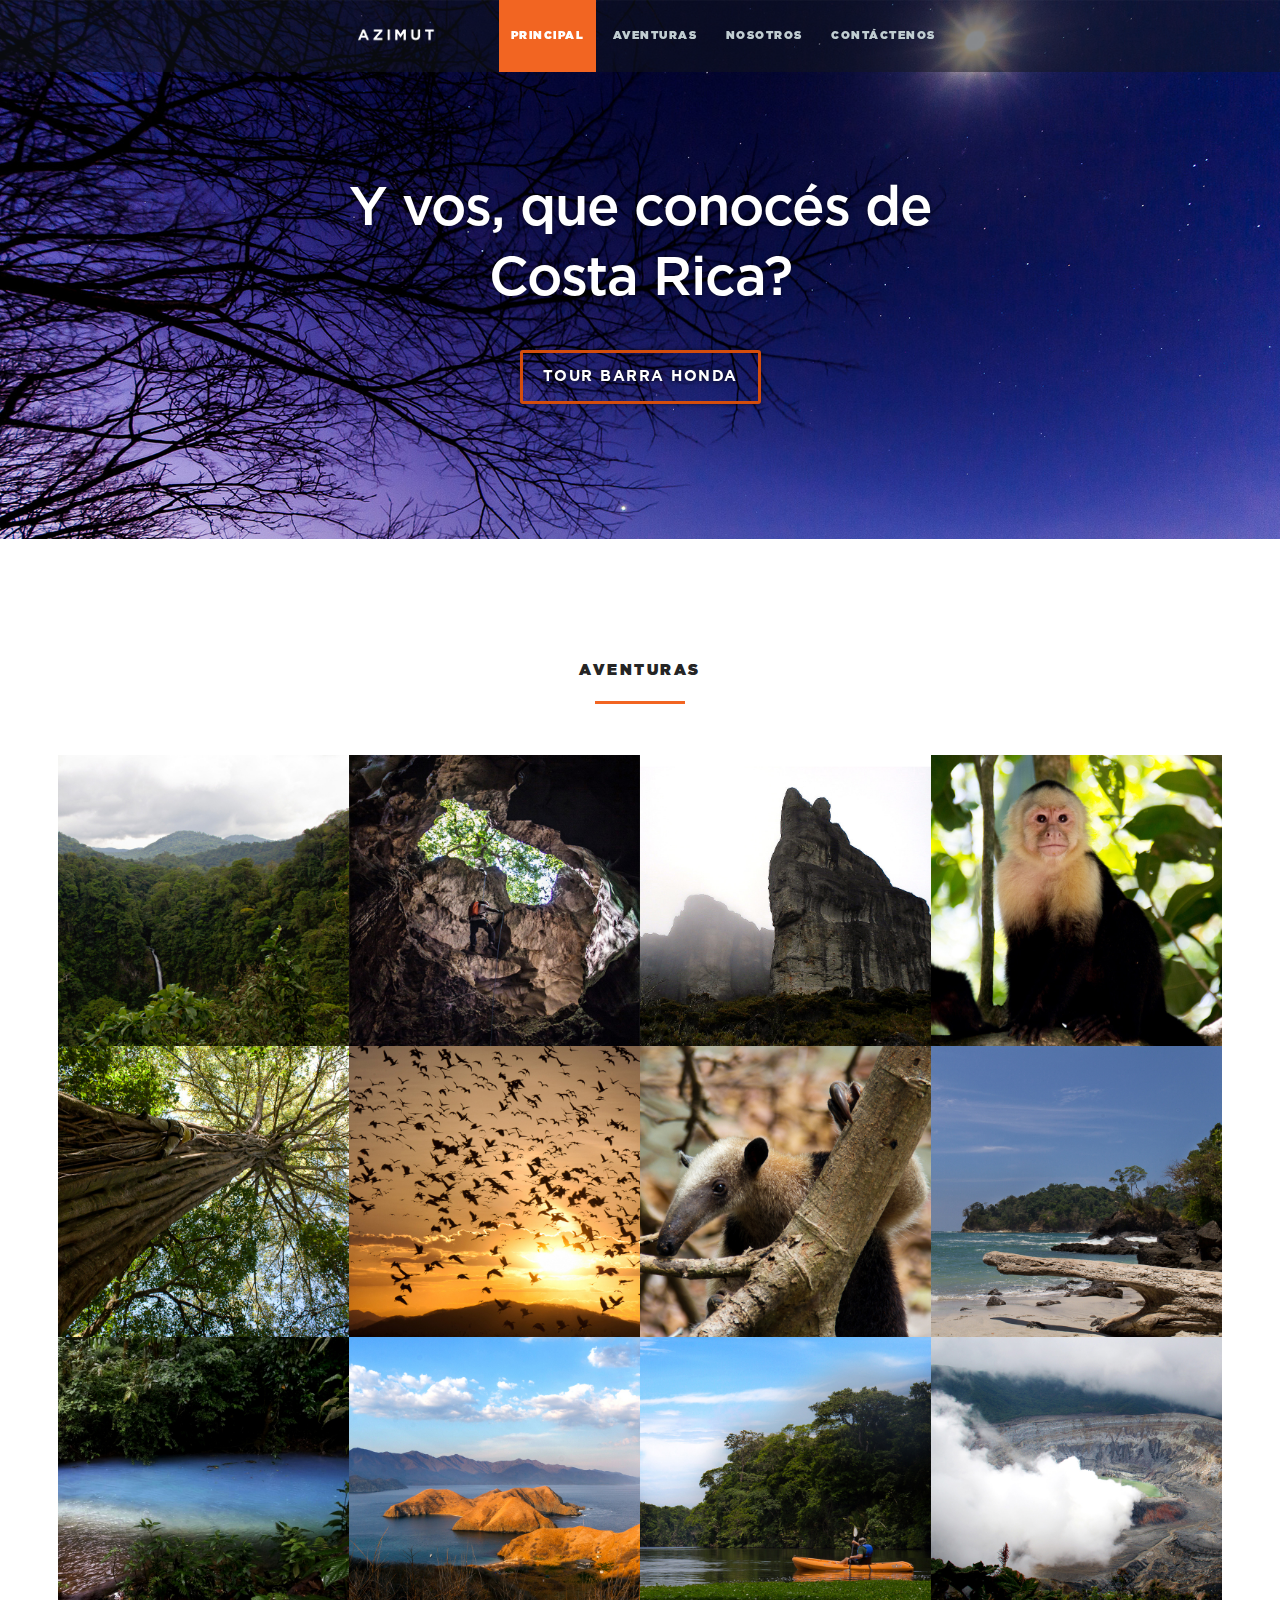
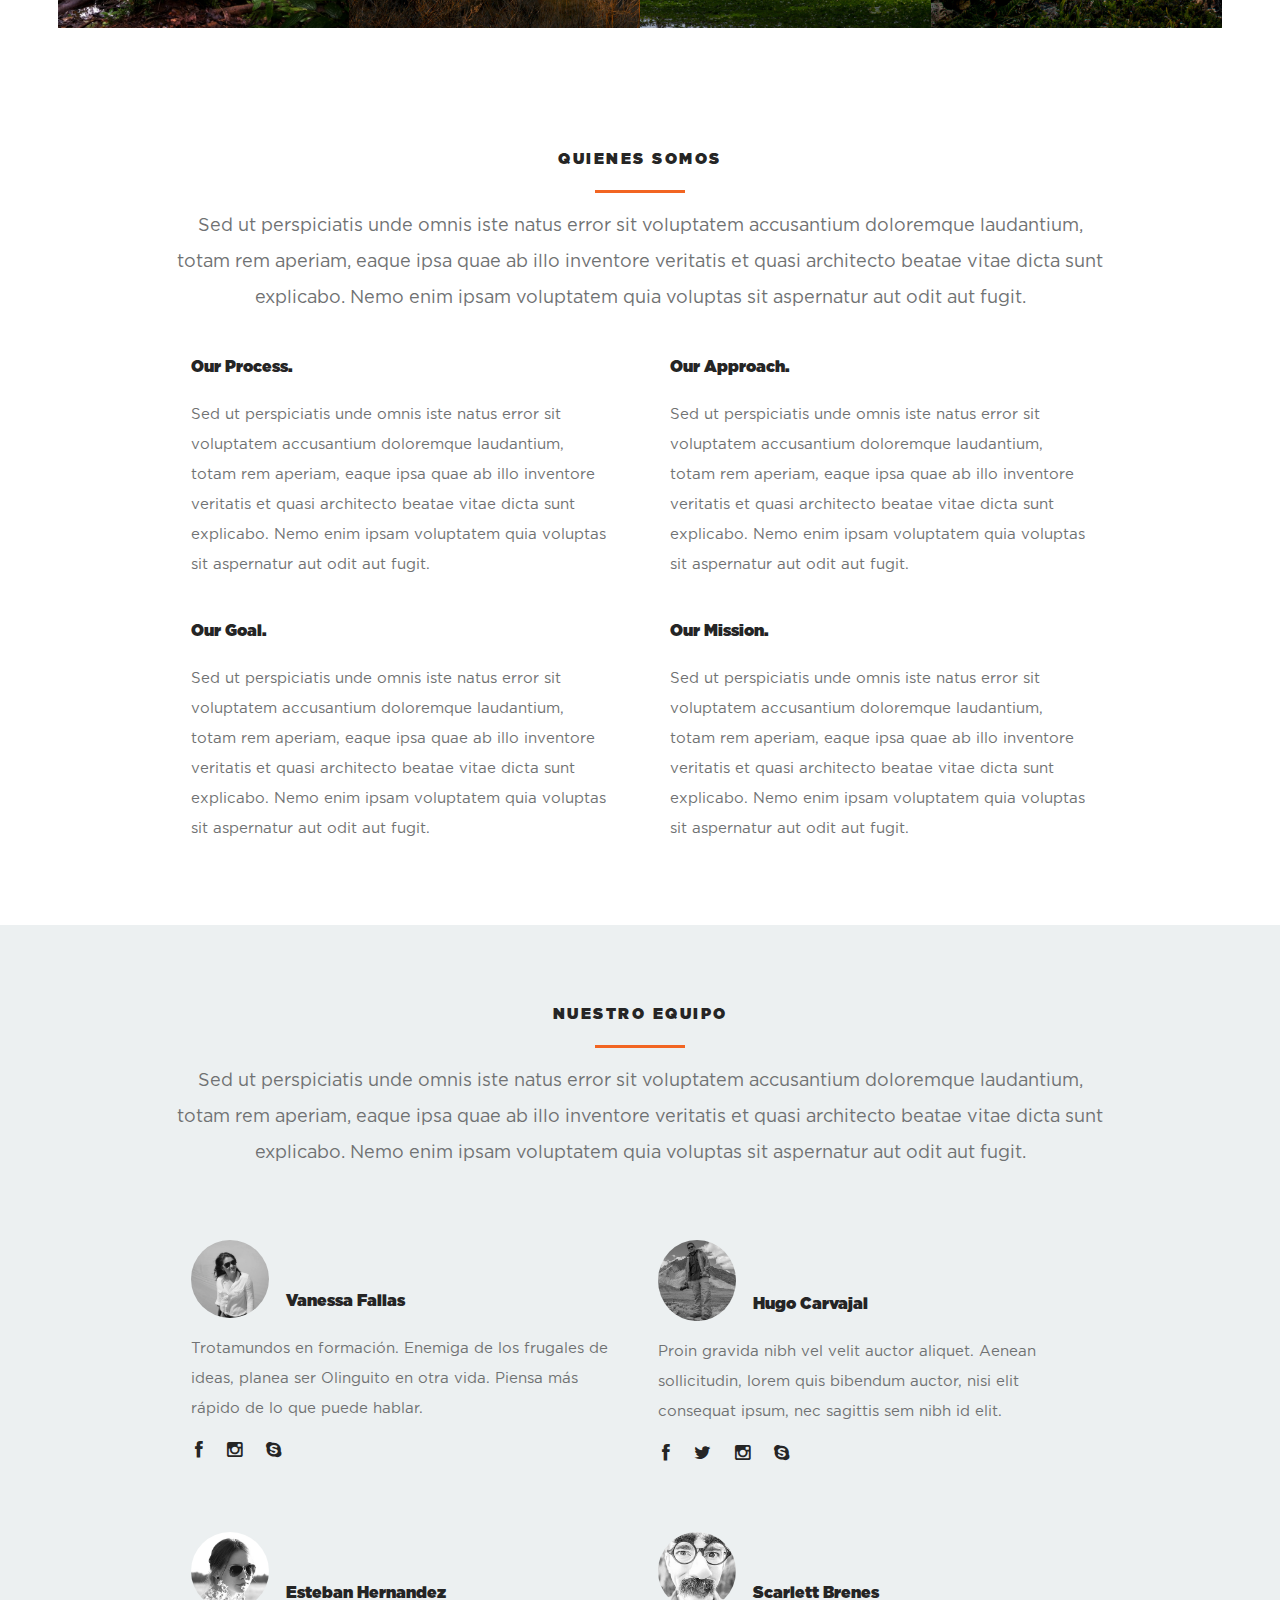
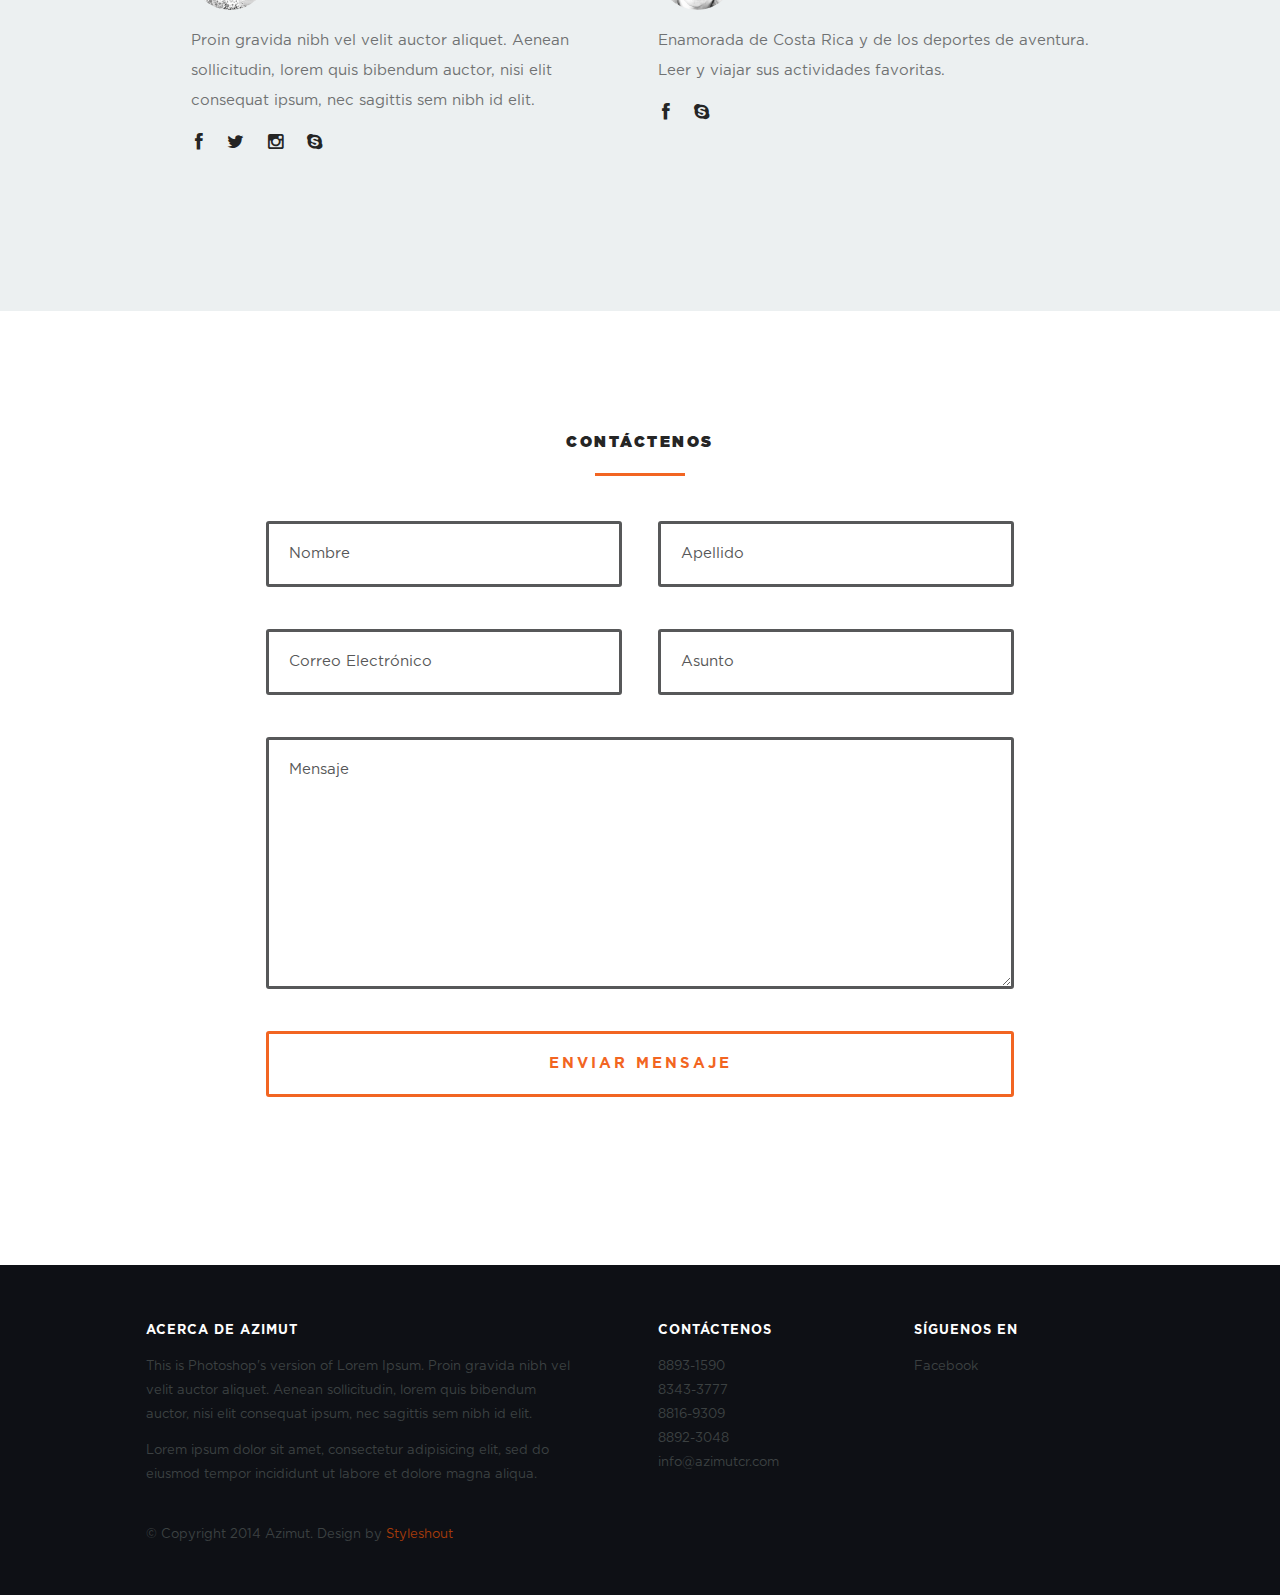
==== commit 72c5473e: "Changes asked for azimut" ====
--- a/index.html
+++ b/index.html
@@ -263,7 +263,6 @@
                   </div>
           		</div>  <!-- item end -->
 
-<!-- Last Rows-->
 
                <div class="bgrid item">
                   <div class="item-wrap">
@@ -328,7 +327,6 @@
 
                   </div>
           		</div>  <!-- item end -->
-<!-- Test Rows Ends-->
 
             </div> <!-- /portfolio-wrapper -->
 
@@ -530,8 +528,7 @@
 
 		               </div>
 
-		               <p>Proin gravida nibh vel velit auctor aliquet. Aenean sollicitudin, lorem quis bibendum auctor,
-		                  nisi elit consequat ipsum, nec sagittis sem nibh id elit. </p>
+		               <p>Enamorada de Costa Rica y de los deportes de aventura. Leer y viajar sus actividades favoritas. </p>
 
 		               <ul class="member-social">
                      <li><a href="https://www.facebook.com/scarlett.l.brenes"><i class="fa fa-facebook"></i></a></li>
@@ -683,7 +680,7 @@
                </div> <!-- /columns -->
 
                <div class="columns last">
-                  <h3 class="contact">Siguenos en</h3>
+                  <h3 class="contact">Síguenos en</h3>
 
                   <ul>
                     <li><a href="https://www.facebook.com/Azimutcr">Facebook</a></li>
--- a/css/main.css
+++ b/css/main.css
@@ -1467,7 +1467,7 @@
 	cursor: pointer;
 }
 .item .item-wrap .overlay {
-	/*background: #ed560e;*/
+	background: black;
 	position: absolute;
 	left: 0;
 	top: 0;
@@ -1519,9 +1519,9 @@
 
 /* on item hover */
 .item:hover .overlay {
-	filter: alpha(opacity=100);
-	-ms-filter: "progid:DXImageTransform.Microsoft.Alpha(Opacity=100)";
-	opacity: 1;
+	filter: alpha(opacity=60);
+	-ms-filter: "progid:DXImageTransform.Microsoft.Alpha(Opacity=60)";
+	opacity: 0.60;
 	zoom: 1;
 }
 .item:hover .portfolio-item-meta {
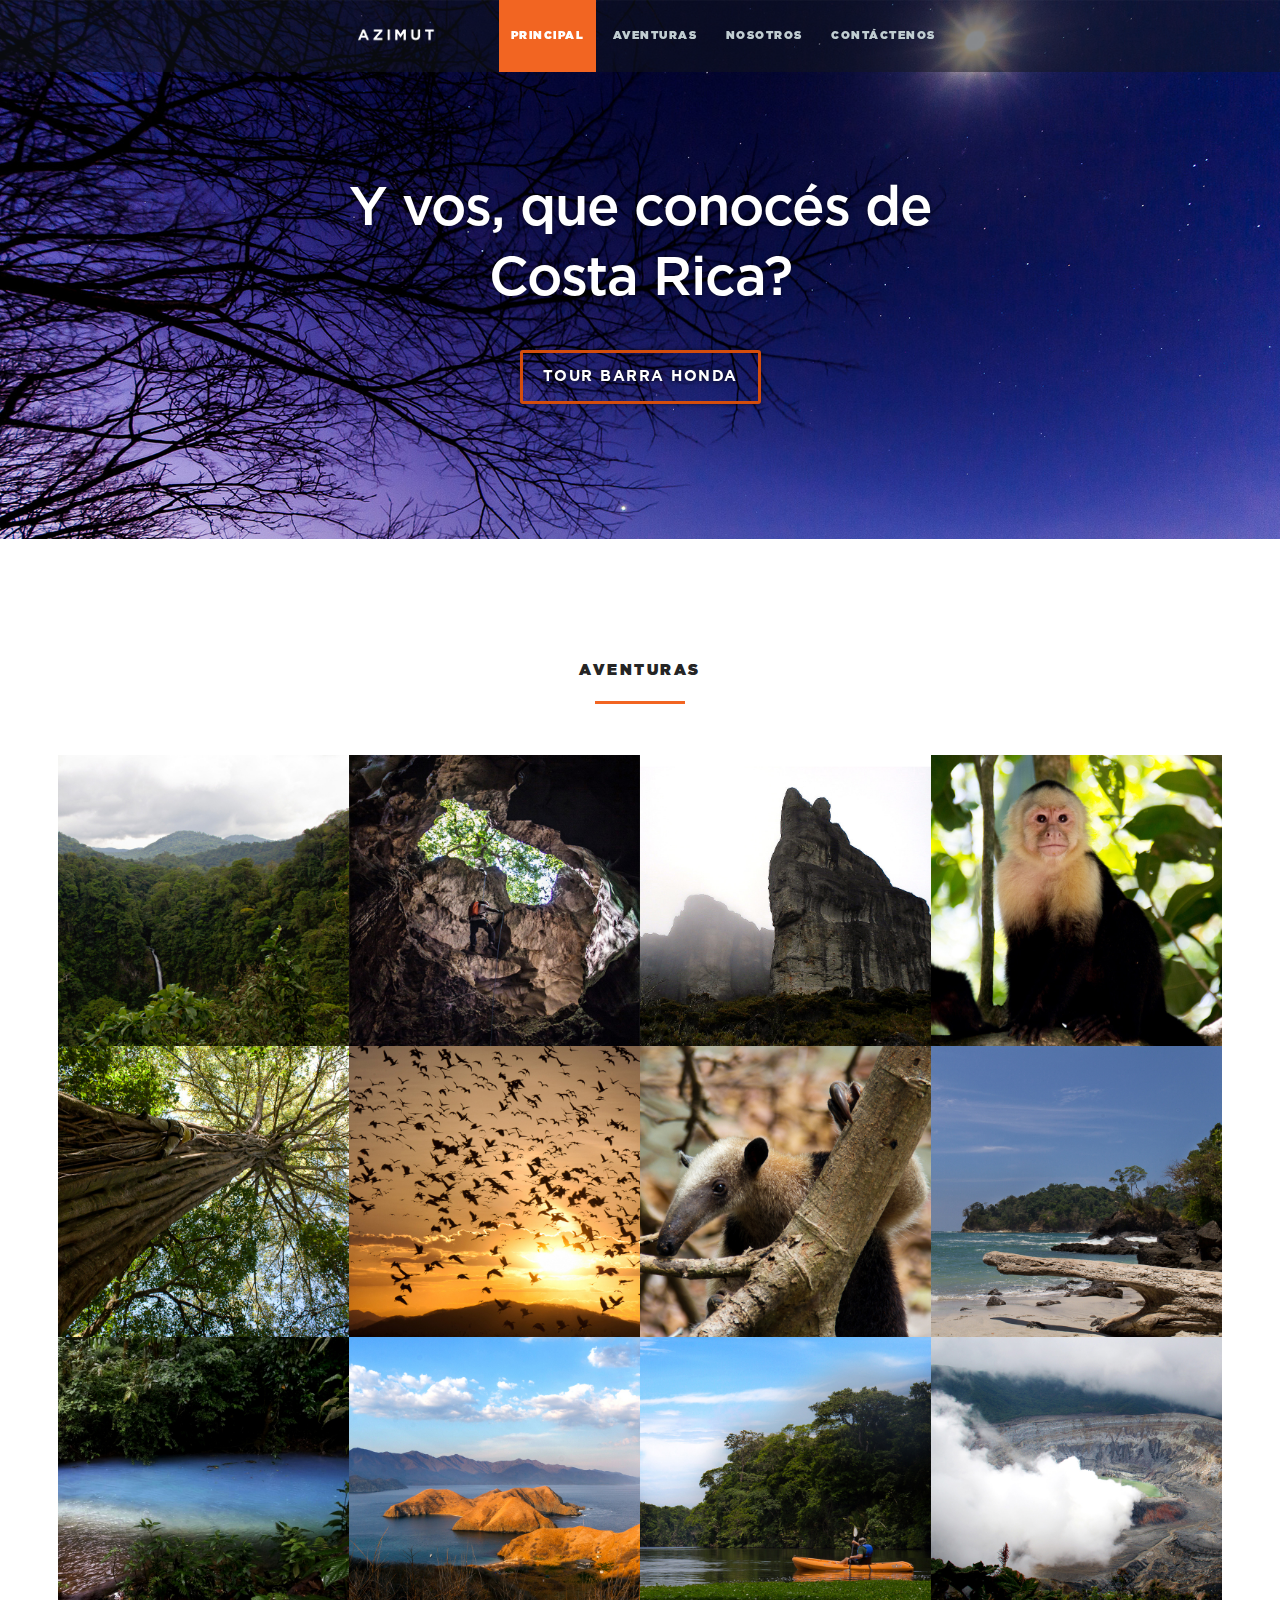
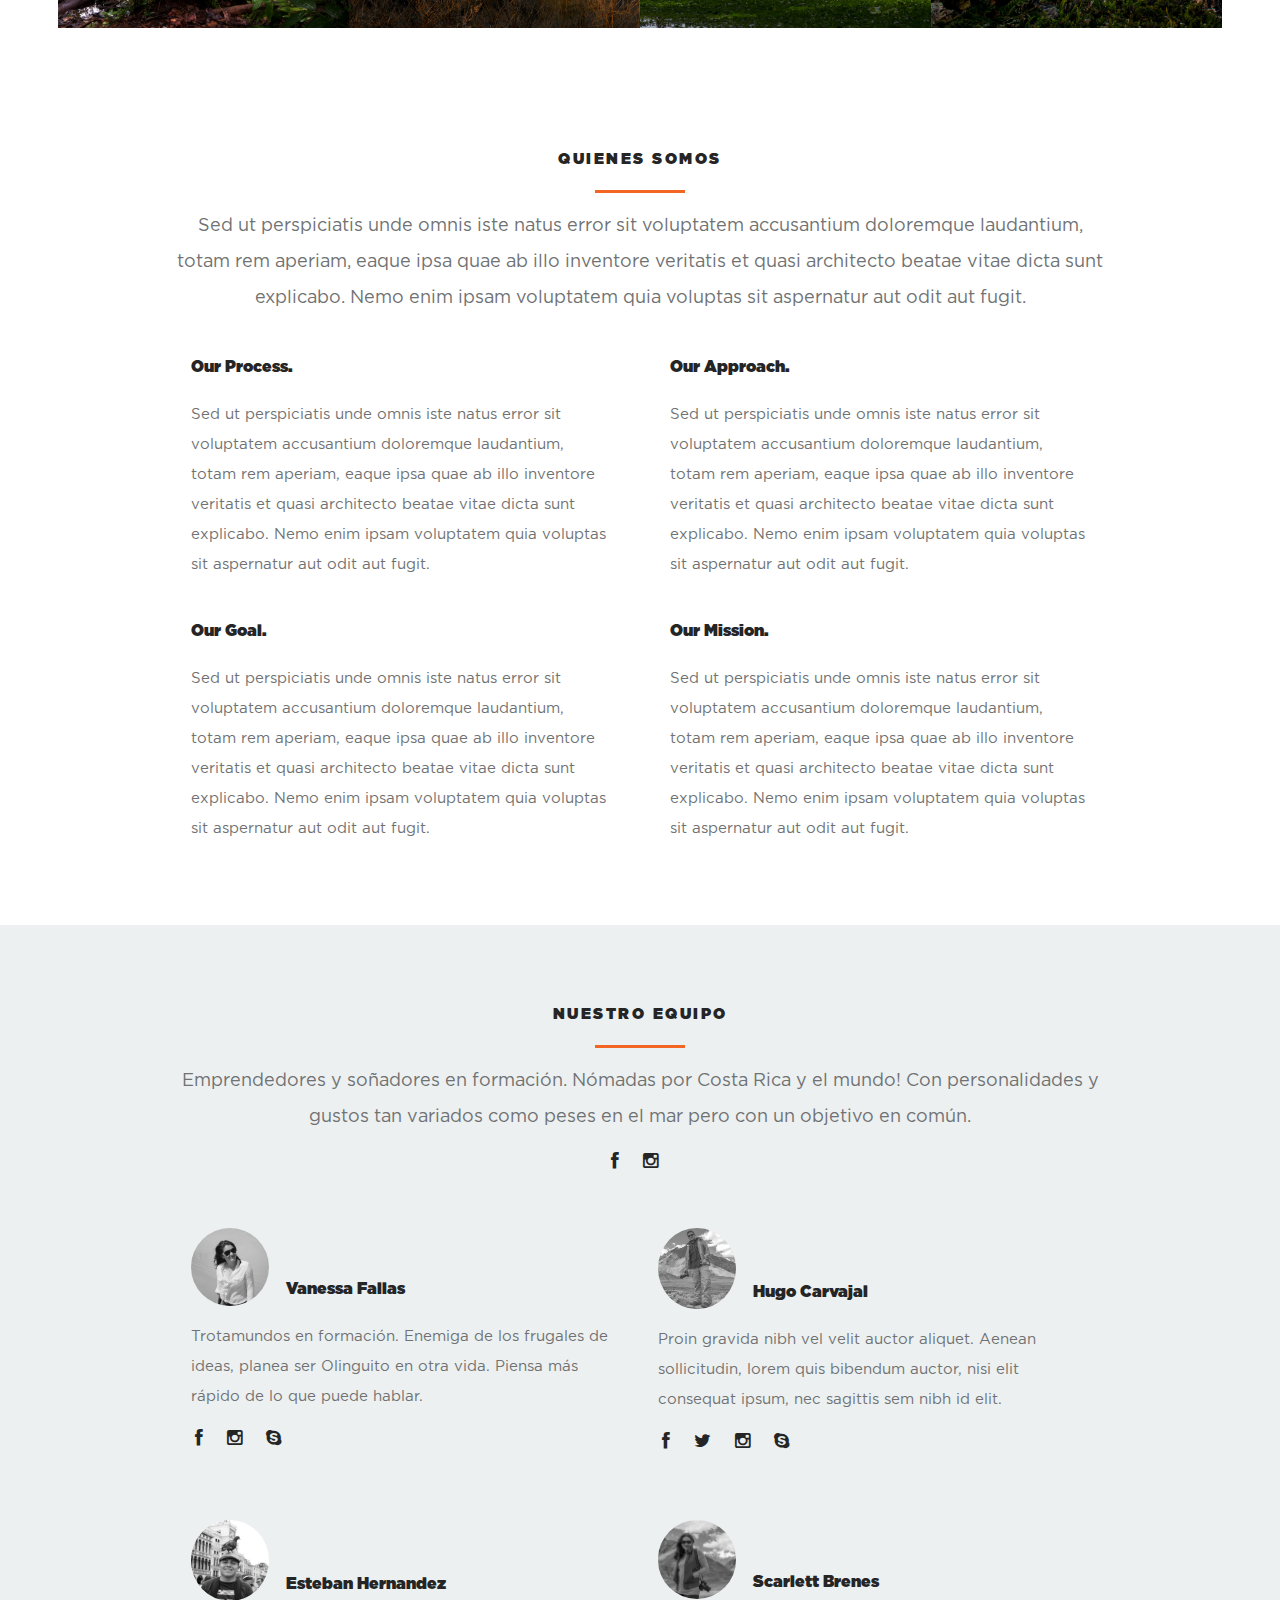
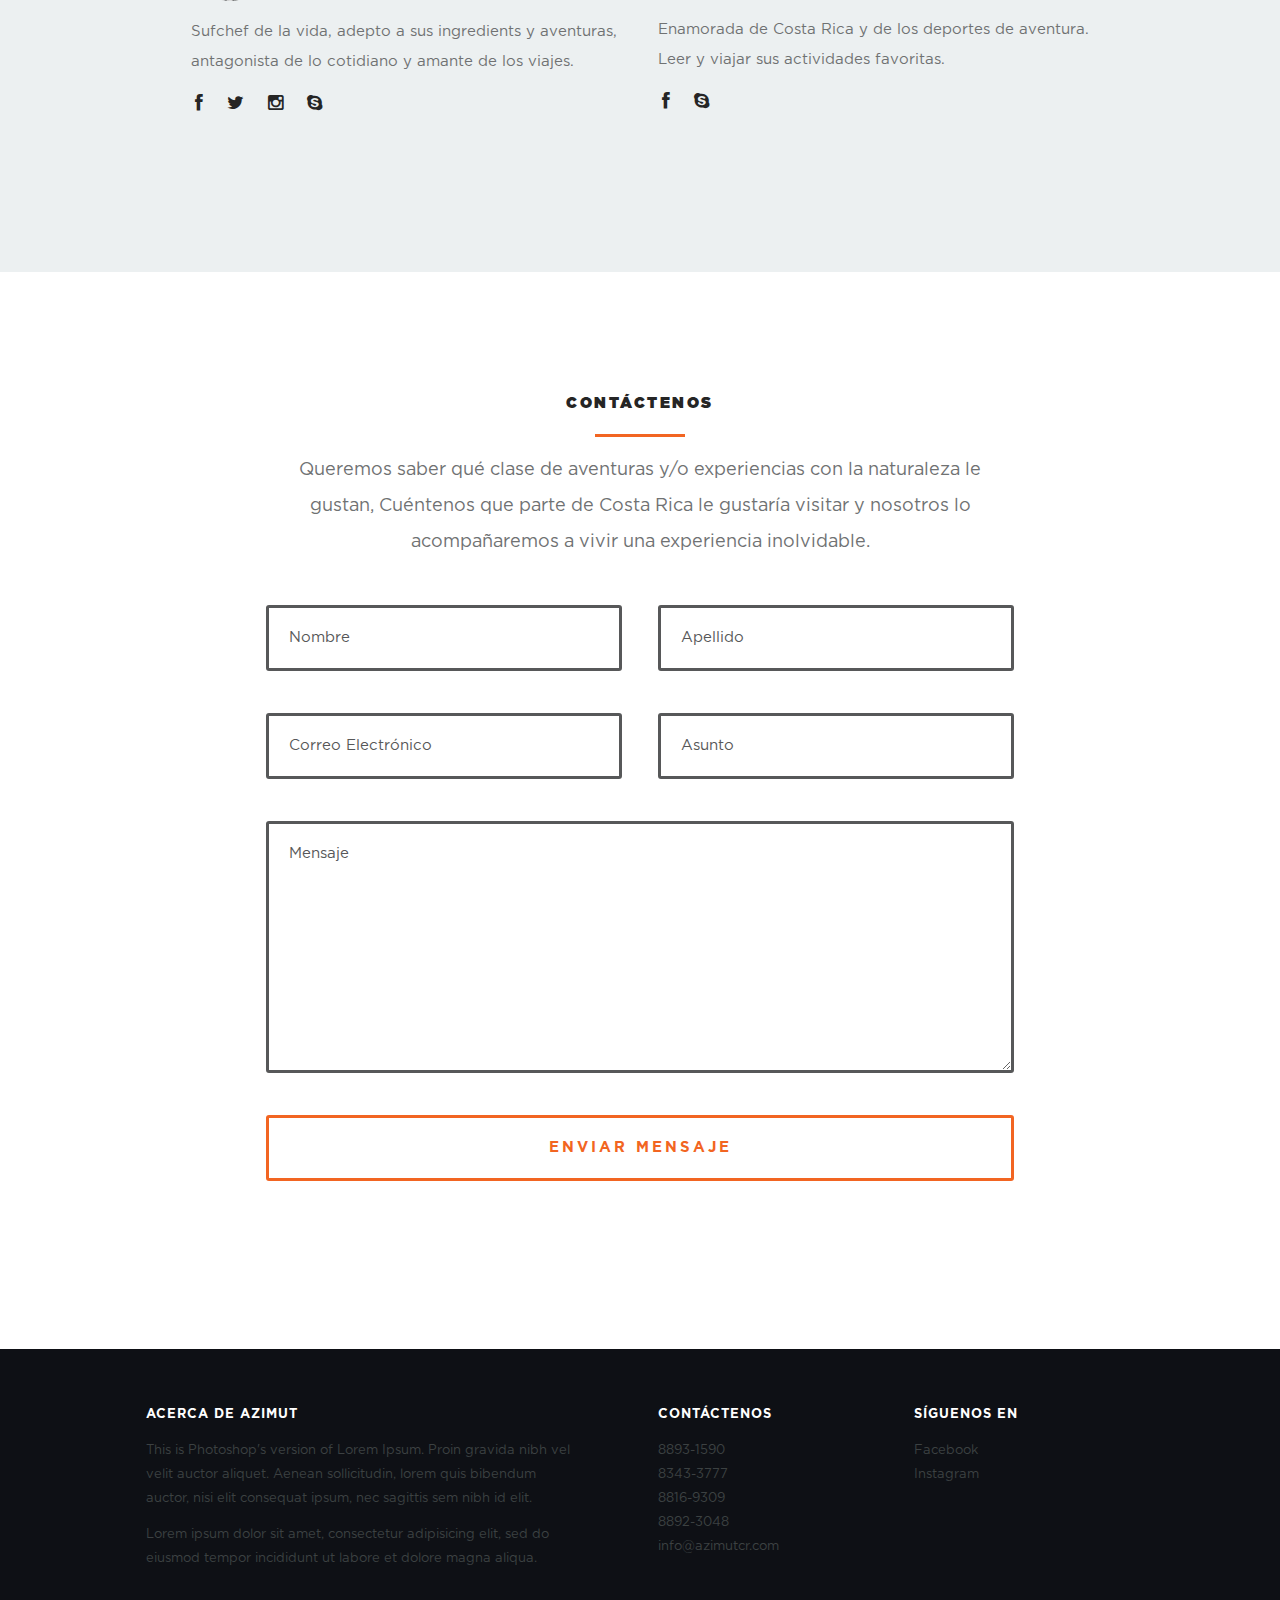
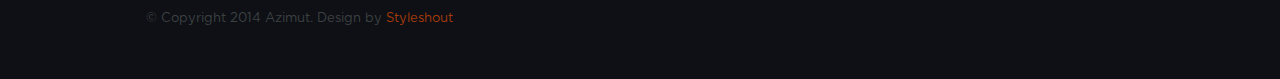
==== commit 10560402: "change on images member" ====
--- a/index.html
+++ b/index.html
@@ -417,19 +417,19 @@
 
 	      <div class="row team section-head">
 
-	   		<div class="twelve columns">
-
+	   		 <div id="ourTeam" class="twelve columns">
 		         <h1>Nuestro Equipo</h1>
-
 		         <hr />
-
-		         <p>Sed ut perspiciatis unde omnis iste natus error sit voluptatem accusantium doloremque laudantium, totam rem aperiam,
-		         eaque ipsa quae ab illo inventore veritatis et quasi architecto beatae vitae dicta sunt explicabo. Nemo enim ipsam
-		         voluptatem quia voluptas sit aspernatur aut odit aut fugit.
+		         <p>Emprendedores y soñadores en formación.
+               Nómadas por Costa Rica y el mundo!
+               Con personalidades y gustos tan variados como peses en el mar
+               pero con un objetivo en común.
 		         </p>
-
+             <ul class="member-social">
+               <li><a href="https://www.facebook.com/Azimutcr"><i class="fa fa-facebook"></i></a></li>
+               <li><a href="https://instagram.com/azimutcr/"><i class="fa fa-instagram"></i></a></li>
+             </ul>
 		      </div>
-
 	      </div>
 
       	<div class="row about-content">
@@ -493,7 +493,7 @@
 							<div class="member-header">
 
 								<div class="member-pic">
-		                		<img src="images/team/member03-k.jpg" alt=""/>
+		                		<img src="images/team/esteban.jpg" alt=""/>
 		               	</div>
 
 		               	<div class="member-name">
@@ -502,8 +502,7 @@
 
 							</div>
 
-		               <p>Proin gravida nibh vel velit auctor aliquet. Aenean sollicitudin, lorem quis bibendum auctor,
-		               nisi elit consequat ipsum, nec sagittis sem nibh id elit. </p>
+		               <p>Sufchef de la vida, adepto a sus ingredients y aventuras, antagonista de lo cotidiano y amante de los viajes. </p>
 
 		               <ul class="member-social">
 		                  <li><a href="https://www.facebook.com/Est.ban6"><i class="fa fa-facebook"></i></a></li>
@@ -519,7 +518,7 @@
 		            	<div class="member-header">
 
 								<div class="member-pic">
-									<img src="images/team/member04-k.jpg" alt=""/>
+									<img src="images/team/scarlett.jpg" alt=""/>
 		                 	</div>
 
 		                  <div class="member-name">
@@ -560,10 +559,11 @@
 
 	         <hr />
 
-	         <!-- <p>Sed ut perspiciatis unde omnis iste natus error sit voluptatem accusantium doloremque laudantium, totam rem aperiam,
-	         eaque ipsa quae ab illo inventore veritatis et quasi architecto beatae vitae dicta sunt explicabo. Nemo enim ipsam
-	         voluptatem quia voluptas sit aspernatur aut odit aut fugit.
-         </p> -->
+          <p>
+            Queremos saber qué clase de aventuras y/o experiencias con la naturaleza le gustan,
+            Cuéntenos que parte de Costa Rica le gustaría visitar y nosotros lo acompañaremos a
+            vivir una experiencia inolvidable.
+          </p>
 
 	      </div>
 
@@ -628,7 +628,7 @@
             <!-- message box -->
             <div id="message-warning"></div>
             <div id="message-success">
-               <i class="fa fa-check"></i>Su mensaje ha sido enviado, gracias!<br />
+               <i class="fa fa-check"></i>Gracias por su mensaje, en breve atenderemos su consulta y/o solicitud!<br />
     			</div>
 
          </div> <!-- /contact-form -->
@@ -684,10 +684,7 @@
 
                   <ul>
                     <li><a href="https://www.facebook.com/Azimutcr">Facebook</a></li>
-                    <!--li><a href="#">Twitter</a></li>
-                    <li><a href="#">Instagram</a></li>
-                    <li><a href="#">Flickr</a></li>
-                    <li><a href="#">Skype</a></li-->
+                    <li><a href="https://instagram.com/azimutcr/">Instagram</a></li>
                   </ul>
 
                </div> <!-- /columns -->
--- a/css/main.css
+++ b/css/main.css
@@ -1653,21 +1653,21 @@
 	color: #f26522;
 	display: block;
 }
-#team-wrapper .member-social {
+#team-wrapper .member-social, #ourTeam .member-social{
 	font-size: 18px;
 	font-weight: normal;
 	line-height: 24px;
 	margin: 12px 0 0 0;
 	padding: 0;
 }
-#team-wrapper .member-social li {
+#team-wrapper .member-social li, #ourTeam .member-social li {
 	display: inline-block;
 	margin-right: 15px;
 }
-#team-wrapper .member-social li a {
+#team-wrapper .member-social li a, #ourTeam .member-social li a {
 	color: #252525;
 }
-#team-wrapper .member-social li a:hover {
+#team-wrapper .member-social li a:hover, #ourTeam .member-social li a:hover {
 	color: #f26522;
 }
 
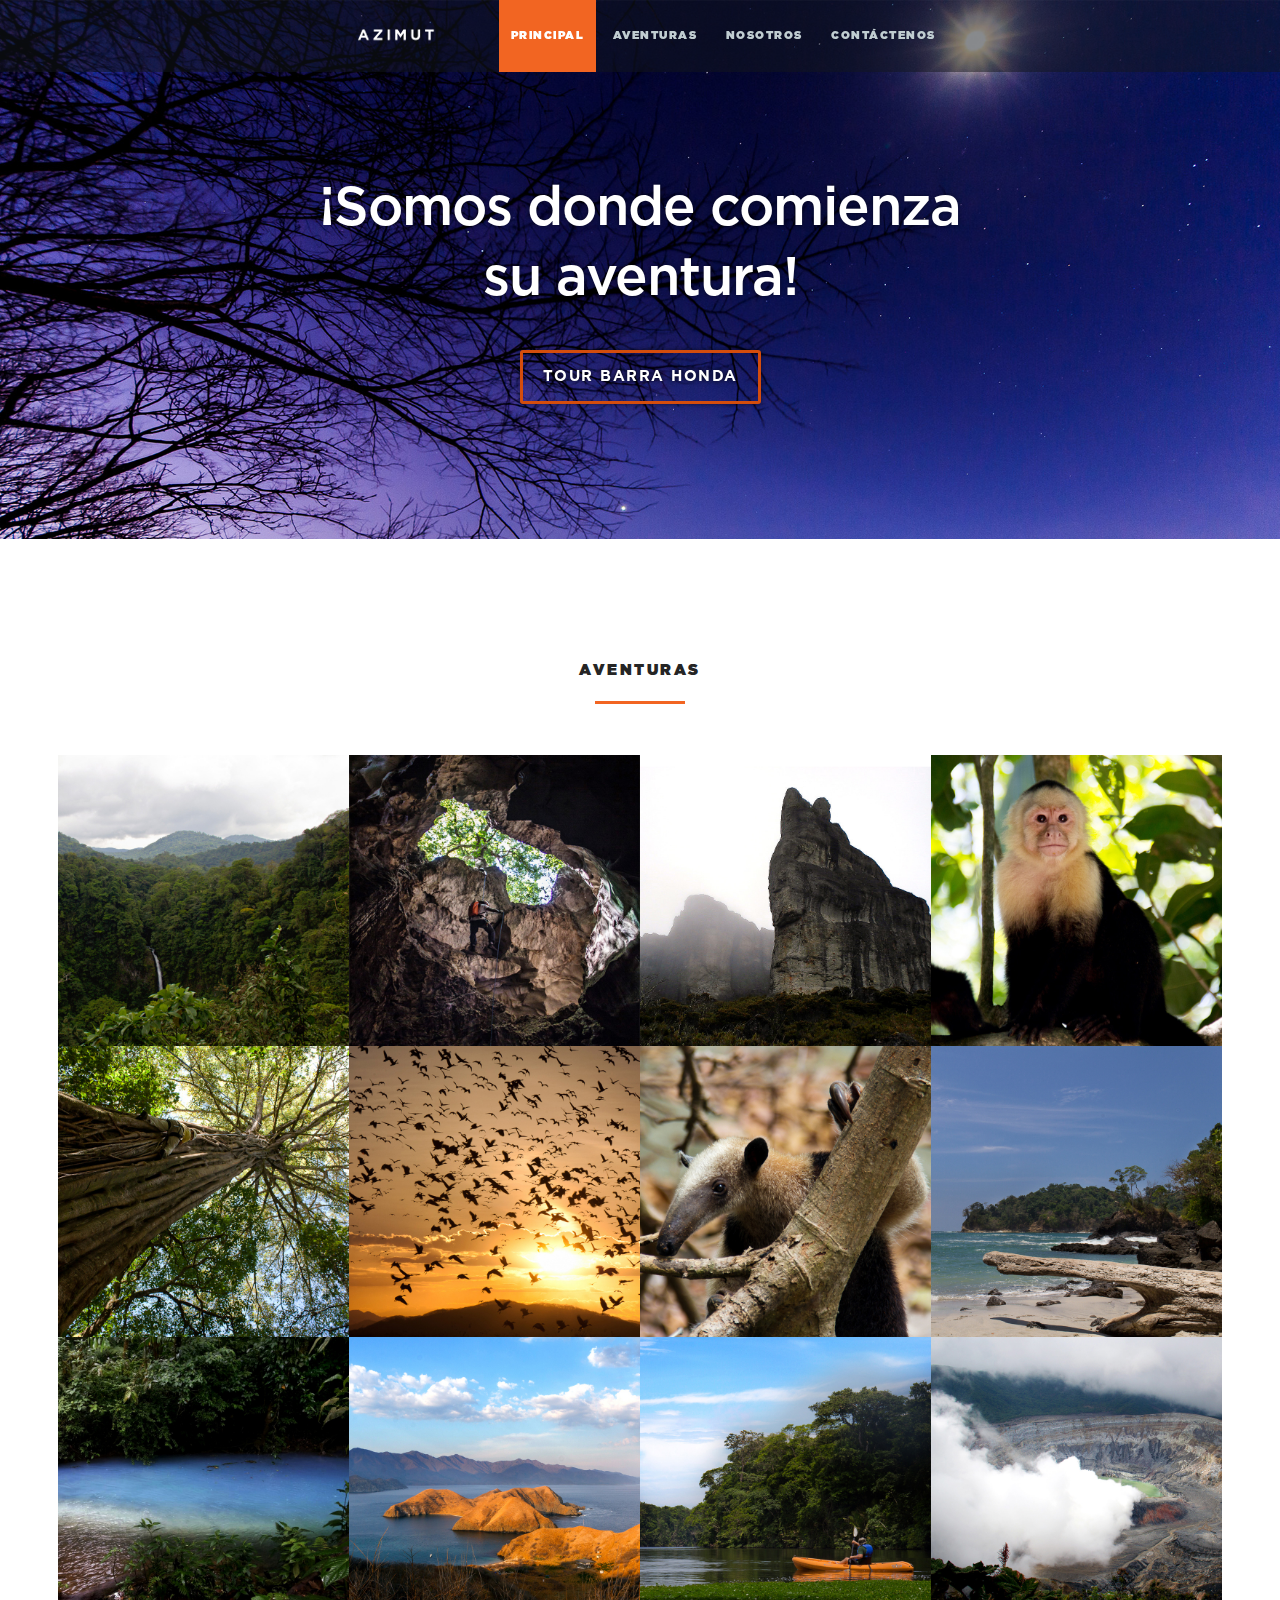
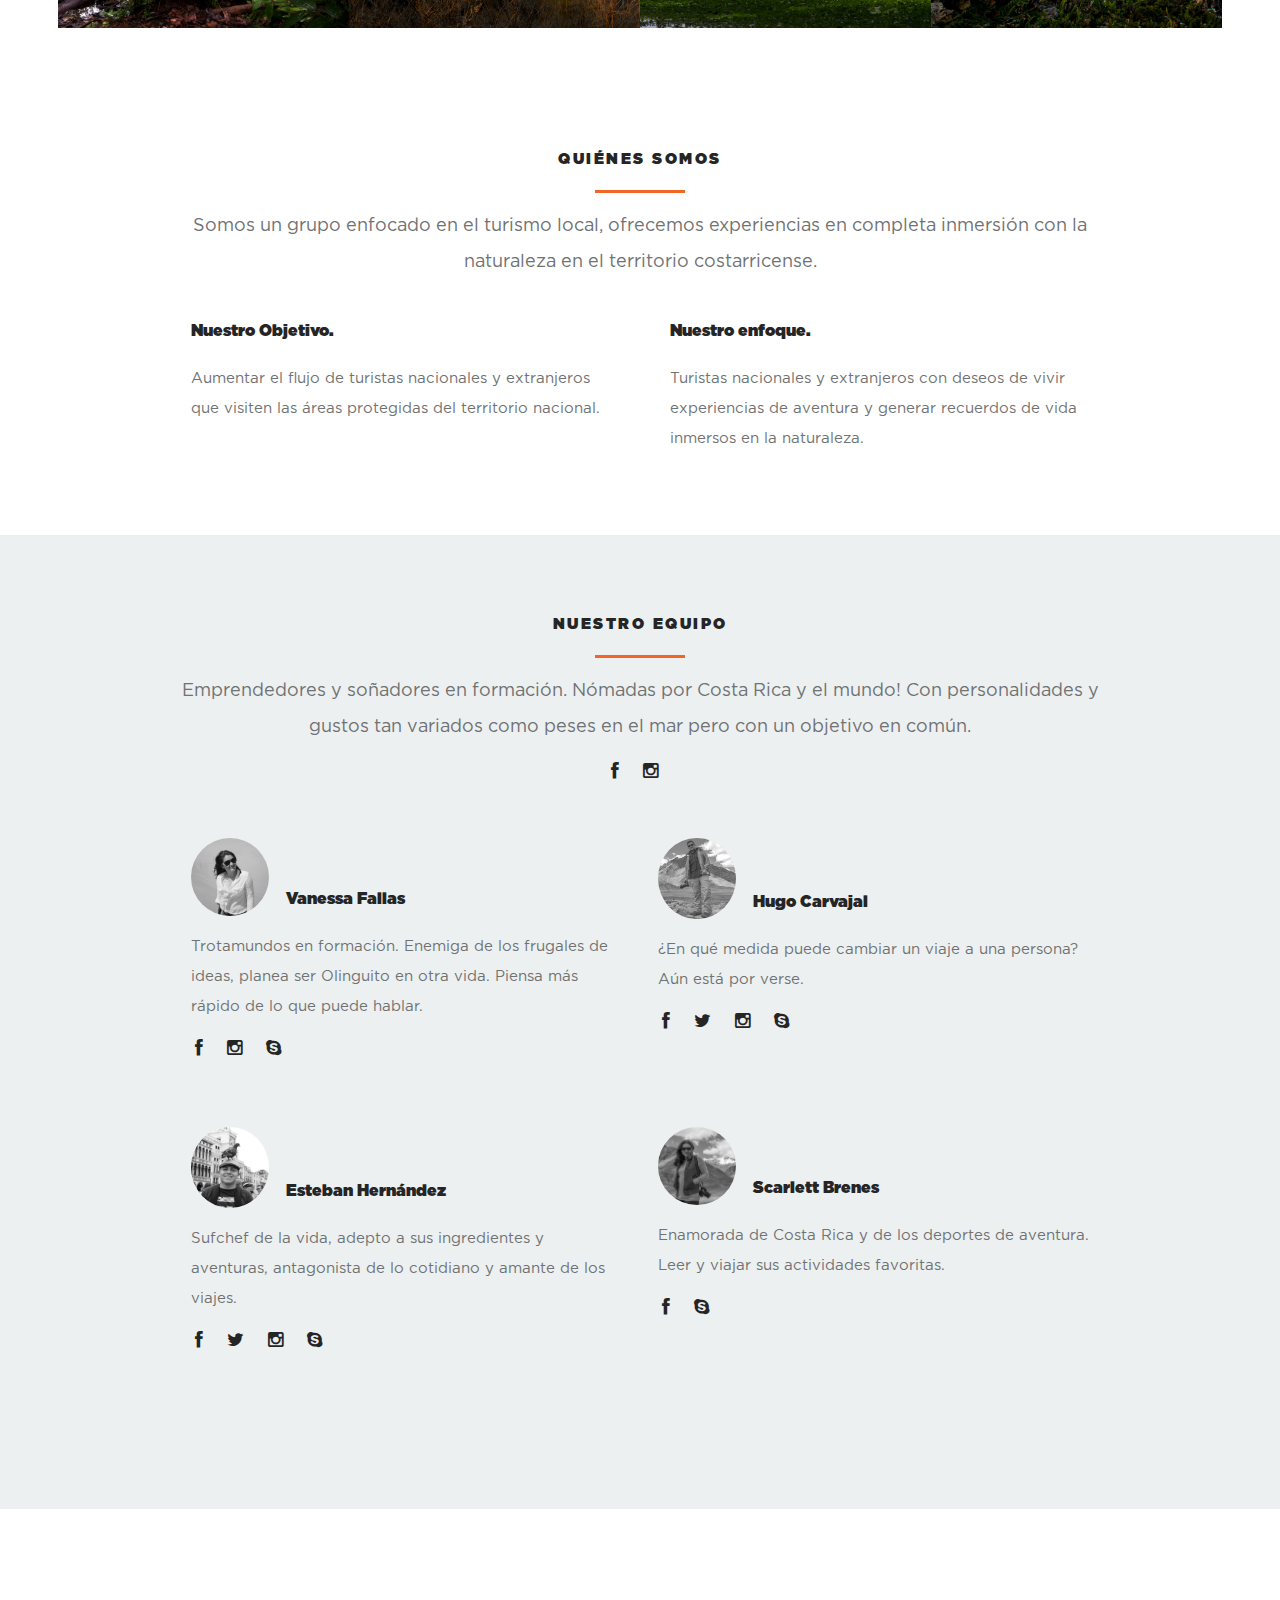
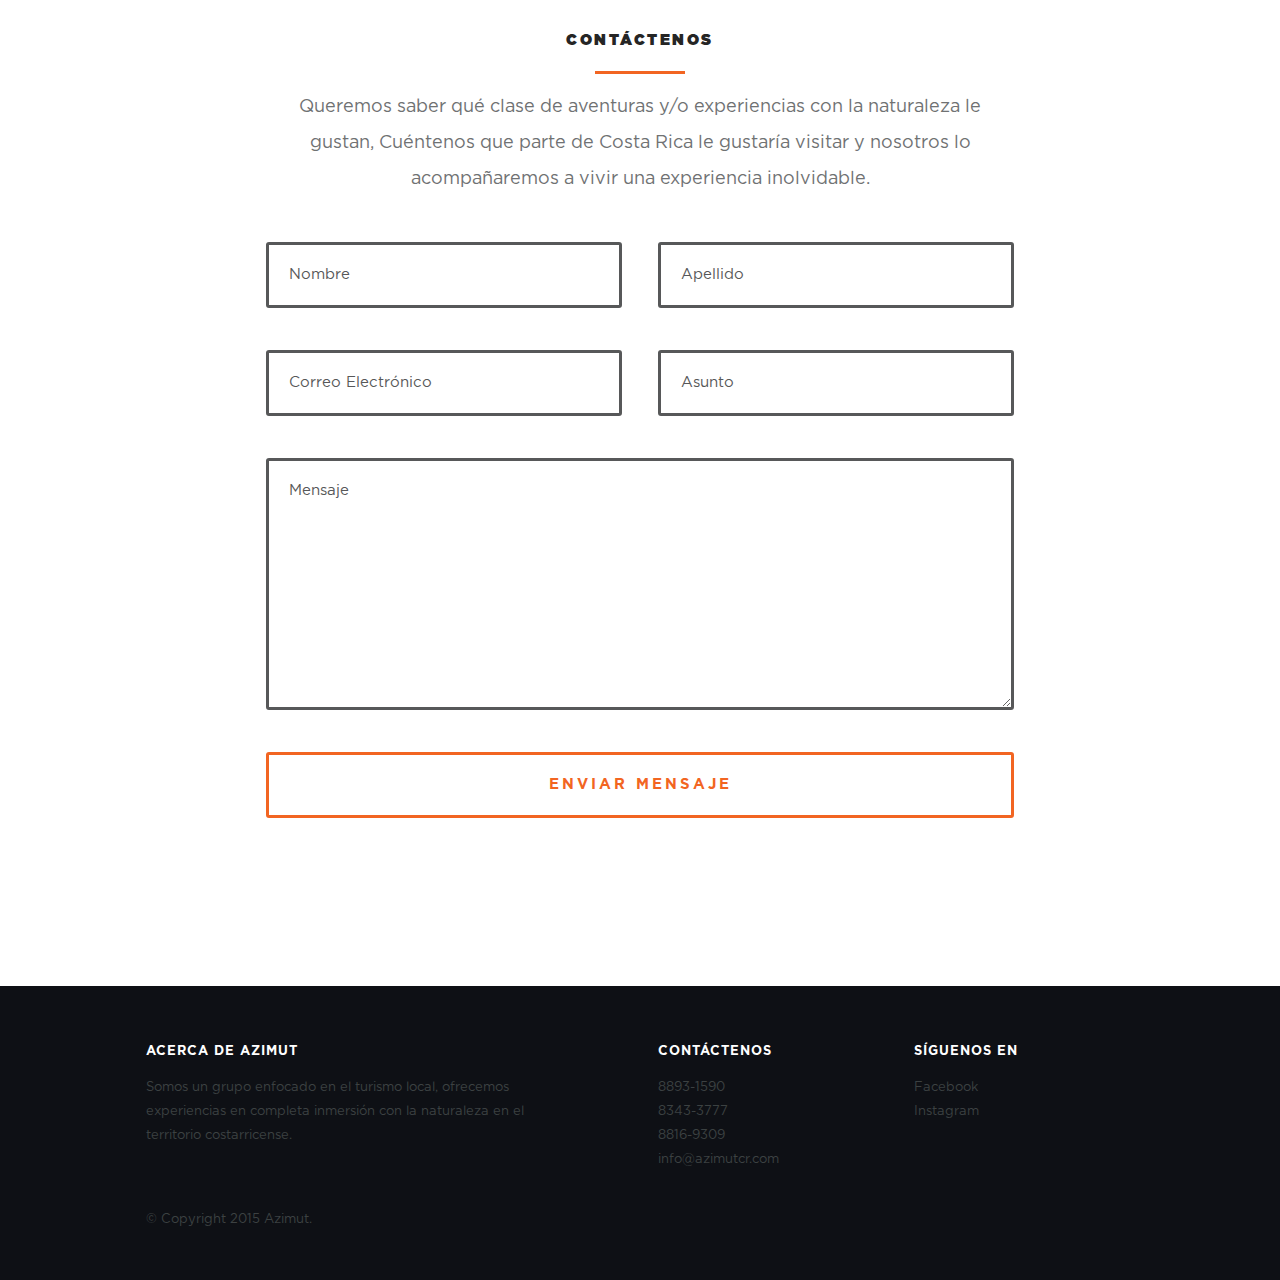
==== commit f7d4d381: "esteban last changes (messages)" ====
--- a/index.html
+++ b/index.html
@@ -92,7 +92,8 @@
 					   <!-- Slide -->
 					   <li>
 						   <div class="flex-caption">
-								<h1>Y vos, que conocés de Costa Rica?</h1>
+								<!-- <h1>Y vos, que conocés de Costa Rica?</h1> -->
+                <h1>¡Somos donde comienza su aventura!</h1>
                 <p><a class="button stroke smoothscroll" href="#">Tour Barra Honda</a></p>
 							</div>
 					   </li>
@@ -345,20 +346,19 @@
 
    		<div class="twelve columns">
 
-	         <h1>Quienes somos</h1>
+	         <h1>Quiénes somos</h1>
 
 	         <hr />
 
-	         <p>Sed ut perspiciatis unde omnis iste natus error sit voluptatem accusantium doloremque laudantium, totam rem aperiam,
-	         eaque ipsa quae ab illo inventore veritatis et quasi architecto beatae vitae dicta sunt explicabo. Nemo enim ipsam
-	         voluptatem quia voluptas sit aspernatur aut odit aut fugit.
+	         <p>Somos un grupo enfocado en el turismo local,
+             ofrecemos experiencias en completa inmersión con la naturaleza en el territorio costarricense.
 	         </p>
 
 	      </div>
 
       </div>
 
-      <div class="row about-content">
+      <!--<div class="row about-content">
 
       	<div class="mob-whole six columns left">
 
@@ -371,7 +371,7 @@
 
       	</div> <!-- /left -->
 
-      	<div class="mob-whole six columns right">
+      	<!--<div class="mob-whole six columns right">
 
 	      	<h3>Our Approach.</h3>
 
@@ -380,7 +380,7 @@
 	         voluptatem quia voluptas sit aspernatur aut odit aut fugit.
 	         </p>
 
-      	</div> <!-- /right -->
+      	</div> <!-- /right --
 
       </div> <!-- /row -->
 
@@ -388,22 +388,18 @@
 
       	<div class="mob-whole six columns left">
 
-	      	<h3>Our Goal.</h3>
-
-	      	<p>Sed ut perspiciatis unde omnis iste natus error sit voluptatem accusantium doloremque laudantium, totam rem aperiam,
-	         eaque ipsa quae ab illo inventore veritatis et quasi architecto beatae vitae dicta sunt explicabo. Nemo enim ipsam
-	         voluptatem quia voluptas sit aspernatur aut odit aut fugit.
-	         </p>
+	      	<h3>Nuestro Objetivo.</h3>
+
+	      	<p>Aumentar el flujo de turistas nacionales y extranjeros que visiten las áreas protegidas del territorio nacional.
+	        </p>
 
       	</div> <!-- /left -->
 
       	<div class="mob-whole six columns right">
 
-	      	<h3>Our Mission.</h3>
-
-	      	<p>Sed ut perspiciatis unde omnis iste natus error sit voluptatem accusantium doloremque laudantium, totam rem aperiam,
-	         eaque ipsa quae ab illo inventore veritatis et quasi architecto beatae vitae dicta sunt explicabo. Nemo enim ipsam
-	         voluptatem quia voluptas sit aspernatur aut odit aut fugit.
+	      	<h3>Nuestro enfoque.</h3>
+
+	      	<p>Turistas nacionales y extranjeros con deseos de vivir experiencias de aventura y generar recuerdos de vida inmersos en la naturaleza.
 	         </p>
 
       	</div> <!-- /right -->
@@ -452,7 +448,10 @@
 
 		               </div>
 
-		               <p>Trotamundos en formación.  Enemiga de los frugales de ideas, planea ser Olinguito en otra vida. Piensa más rápido de lo que puede hablar. </p>
+		               <p>Trotamundos en formación.
+                     Enemiga de los frugales de ideas, planea ser Olinguito en otra vida.
+                     Piensa más rápido de lo que puede hablar.
+                   </p>
 
 		               <ul class="member-social">
 		                  <li><a href="https://www.facebook.com/vanessa.fallas"><i class="fa fa-facebook"></i></a></li>
@@ -466,7 +465,7 @@
 
 		              	<div class="member-header">
 
-								<div class="member-pic">
+								      <div class="member-pic">
 		                 		<img src="images/team/hugo.jpg" alt=""/>
 		                	</div>
 
@@ -476,8 +475,7 @@
 
 		               </div>
 
-		               <p>Proin gravida nibh vel velit auctor aliquet. Aenean sollicitudin, lorem quis bibendum auctor,
-		               nisi elit consequat ipsum, nec sagittis sem nibh id elit. </p>
+                   <p>¿En qué medida puede cambiar un viaje a una persona? Aún está por verse. </p>
 
 		               <ul class="member-social">
 		                  <li><a href="https://www.facebook.com/vcarvajalrivera"><i class="fa fa-facebook"></i></a></li>
@@ -497,18 +495,18 @@
 		               	</div>
 
 		               	<div class="member-name">
-		                  	<h3>Esteban Hernandez</h3>
+		                  	<h3>Esteban Hernández</h3>
 		               	</div>
 
 							</div>
 
-		               <p>Sufchef de la vida, adepto a sus ingredients y aventuras, antagonista de lo cotidiano y amante de los viajes. </p>
+		               <p>Sufchef de la vida, adepto a sus ingredientes y aventuras, antagonista de lo cotidiano y amante de los viajes. </p>
 
 		               <ul class="member-social">
 		                  <li><a href="https://www.facebook.com/Est.ban6"><i class="fa fa-facebook"></i></a></li>
                       <li><a href="https://twitter.com/estbanhv"><i class="fa fa-twitter"></i></a></li>
                       <li><a href="https://instagram.com/estban6"><i class="fa fa-instagram"></i></a></li>
-		                  <li><a href="skype:est-banv?userinfo"><i class="fa fa-skype"></i></a></li>
+		                  <li><a href="skype:est-banhv?userinfo"><i class="fa fa-skype"></i></a></li>
 		               </ul>
 
 		      		</div> <!-- /member -->
@@ -648,13 +646,9 @@
 
 				<h3>Acerca de Azimut</h3>
 
-            <p>This is Photoshop's version  of Lorem Ipsum. Proin gravida nibh vel velit auctor aliquet.
-            Aenean sollicitudin, lorem quis bibendum auctor, nisi elit consequat ipsum, nec sagittis sem
-            nibh id elit.
+            <p>Somos un grupo enfocado en el turismo local,
+              ofrecemos experiencias en completa inmersión con la naturaleza en el territorio costarricense.
             </p>
-
-            <p>Lorem ipsum dolor sit amet, consectetur adipisicing elit, sed do eiusmod tempor
-            	incididunt ut labore et dolore magna aliqua.</p>
 
          </div> <!-- /footer-about -->
 
@@ -674,7 +668,6 @@
                     <li><a href="tel:88931590">8893-1590</a></li>
                     <li><a href="tel:83433777">8343-3777</a></li>
                     <li><a href="tel:88169309">8816-9309</a></li>
-                    <li><a href="tel:88923048">8892-3048</a></li>
                     <li><a href="mailto:info@azimutcr.com">info@azimutcr.com</a></li>
                   </ul>
                </div> <!-- /columns -->
@@ -693,7 +686,7 @@
 
          </div>
 
-         <p class="copyright">&copy; Copyright 2014 Azimut. Design by <a href="http://www.styleshout.com/">Styleshout</a></p>
+         <p class="copyright">&copy; Copyright 2015 Azimut.</p>
 
          <div id="go-top">
             <a class="smoothscroll" title="Back to Top" href="#hero"><span>Inicio</span><i class="fa fa-long-arrow-up"></i></a>
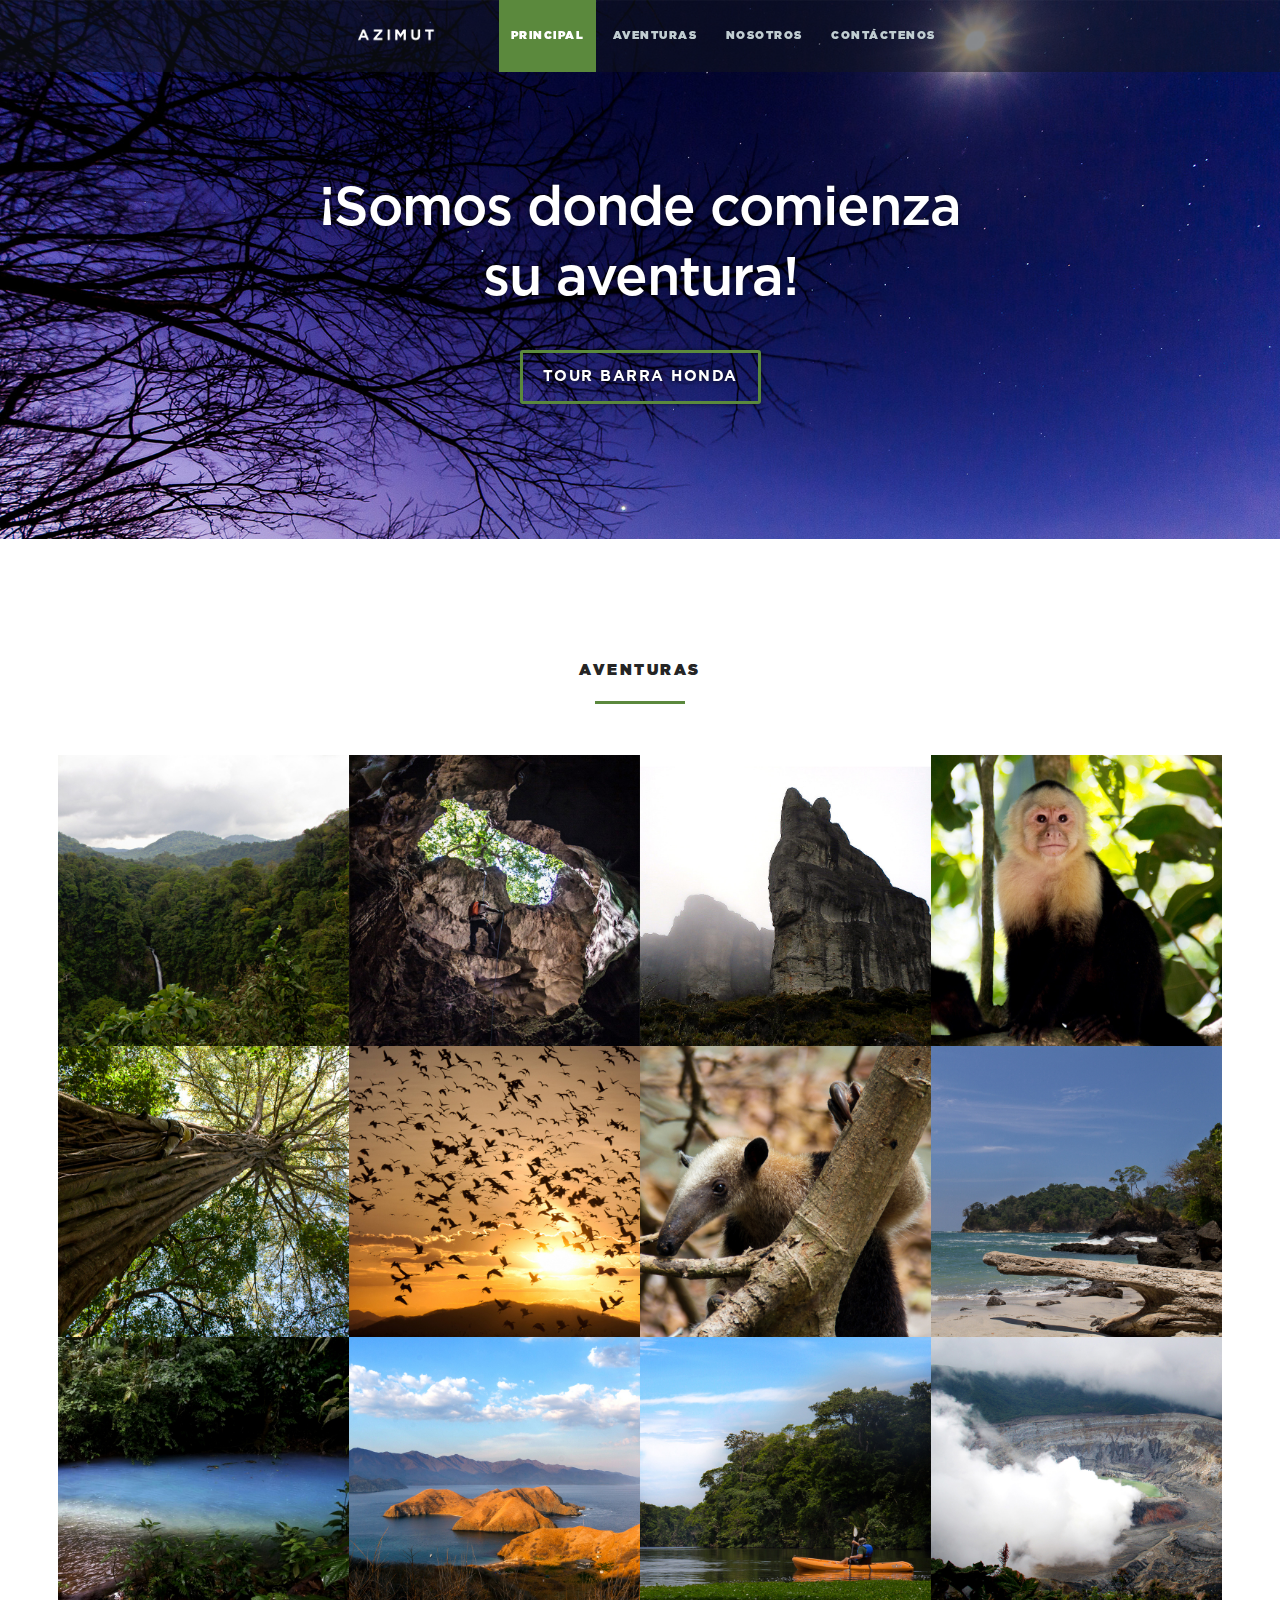
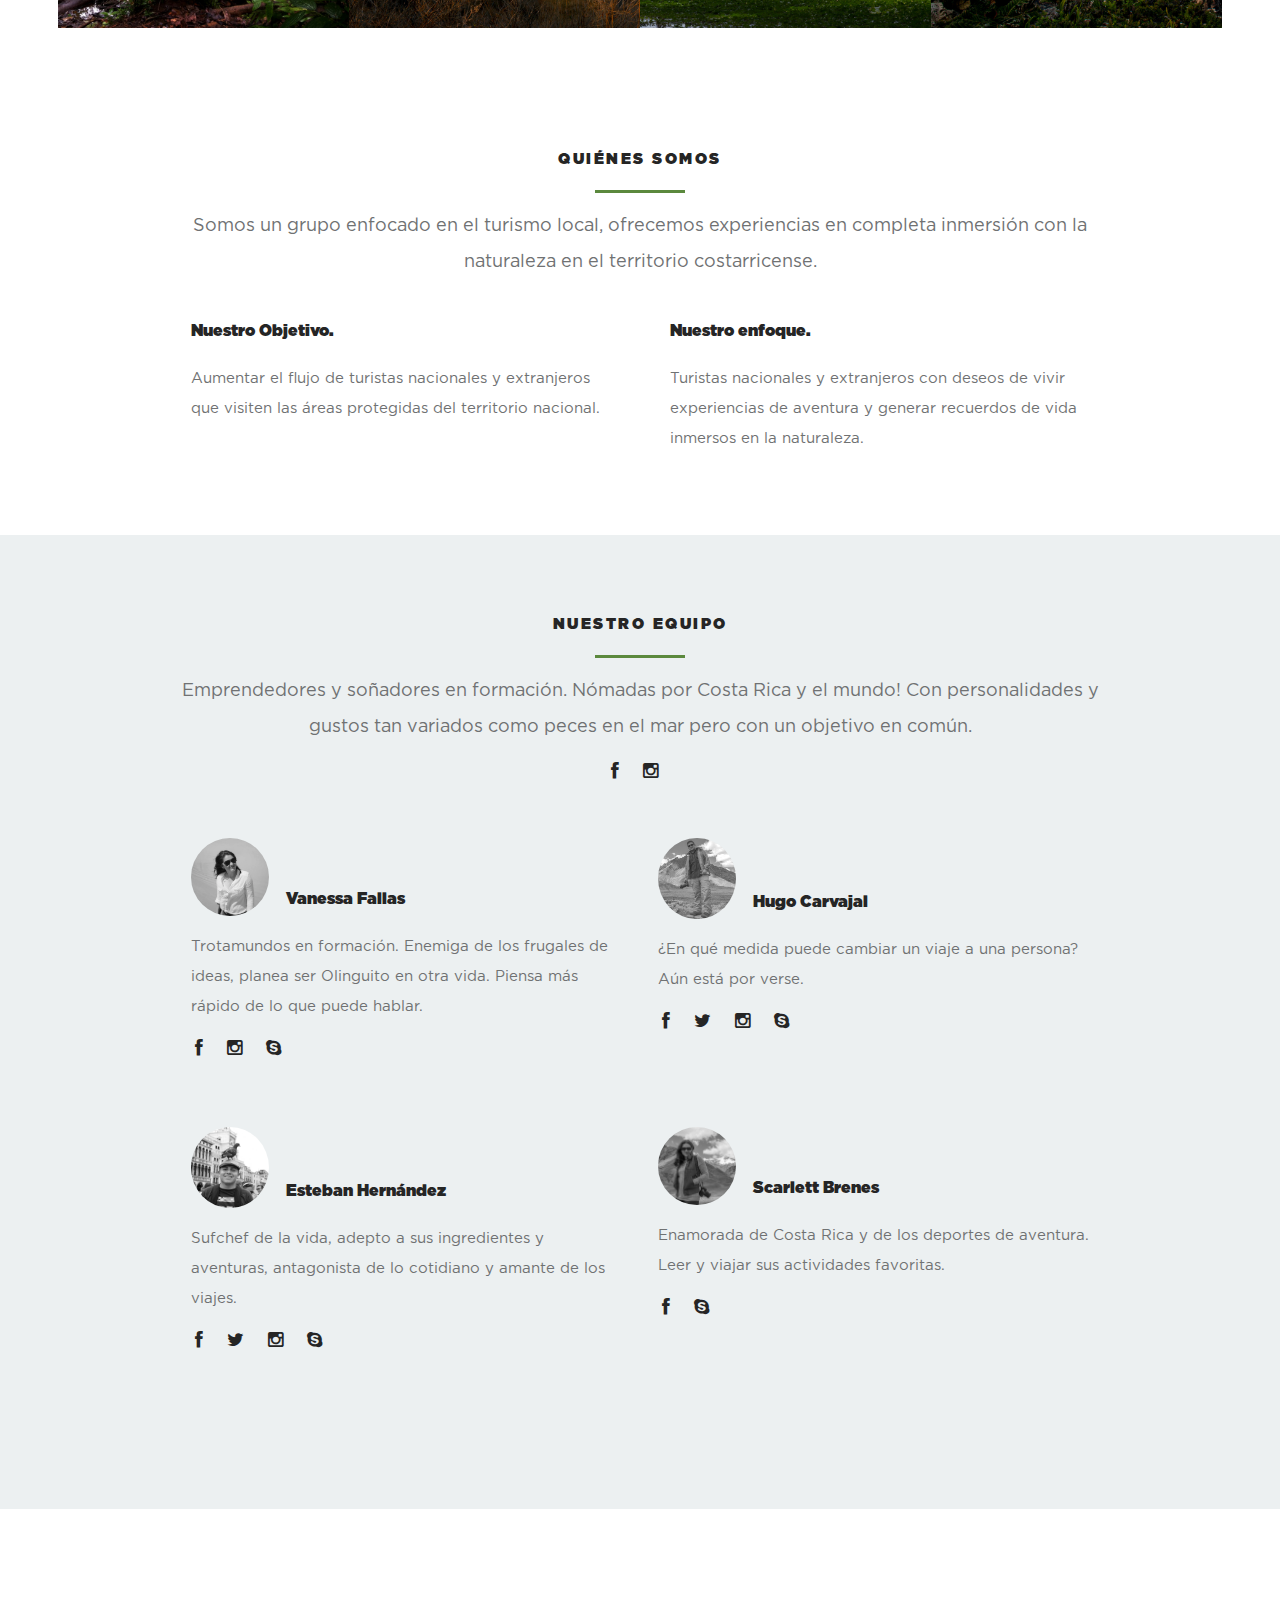
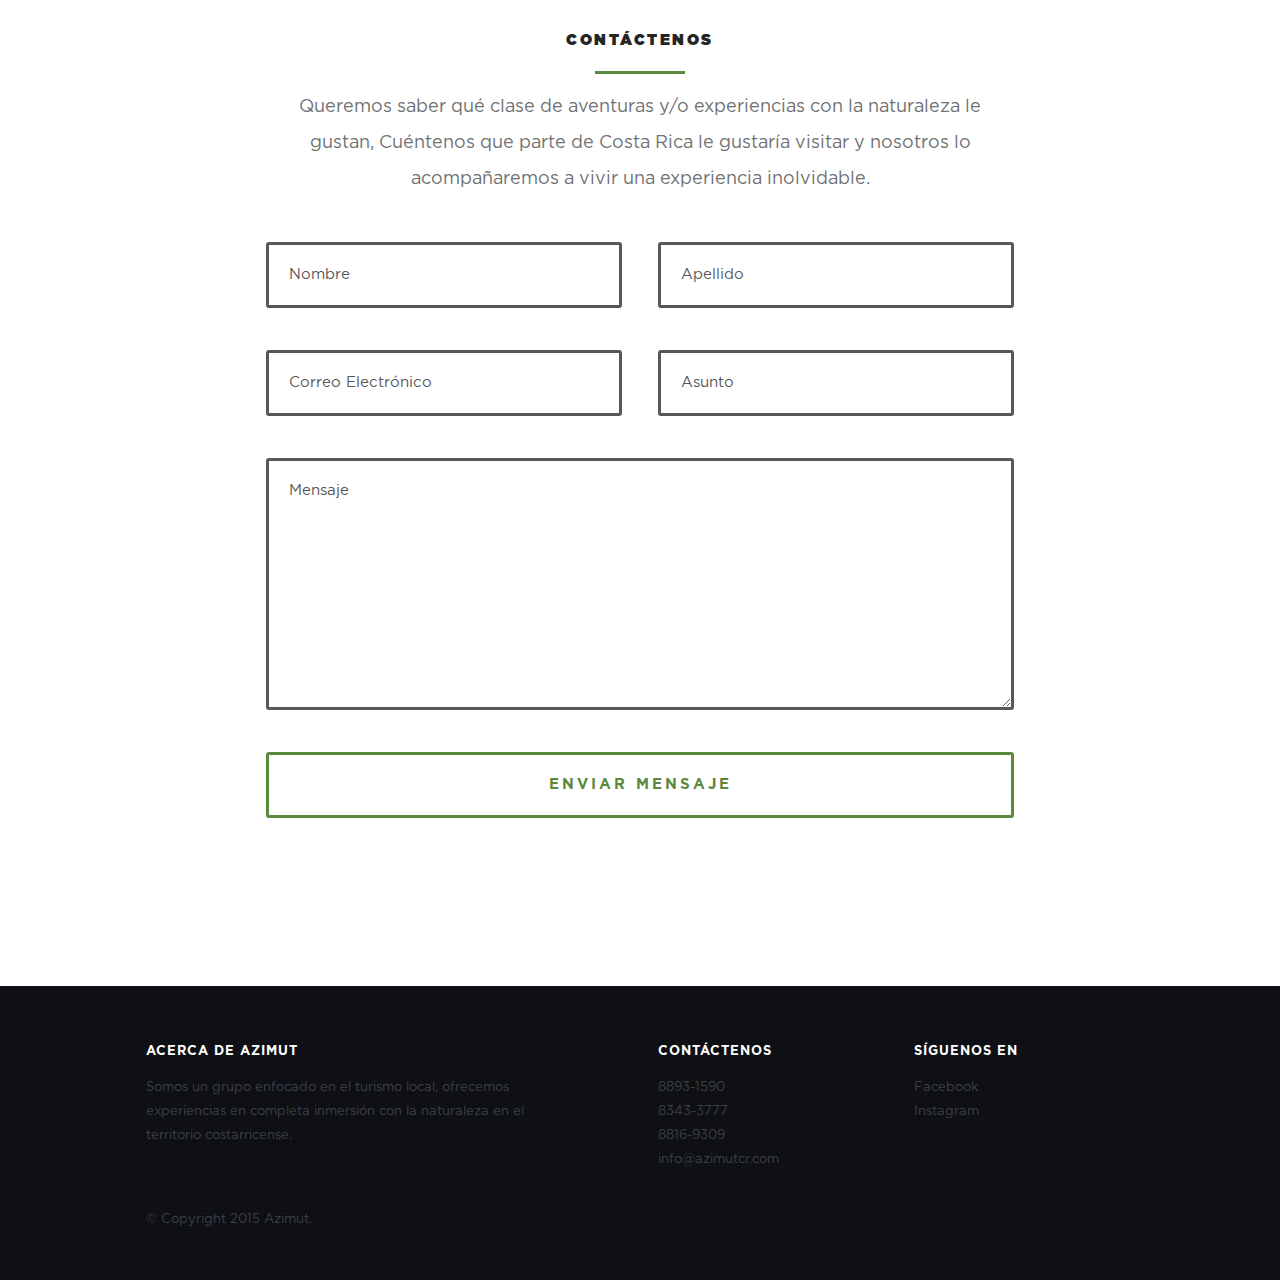
==== commit 7f685a6e: "Last changes of azimut" ====
--- a/index.html
+++ b/index.html
@@ -1,713 +1,713 @@
-<!DOCTYPE html>
-<!--[if lt IE 8 ]><html class="no-js ie ie7" lang="en"> <![endif]-->
-<!--[if IE 8 ]><html class="no-js ie ie8" lang="en"> <![endif]-->
-<!--[if IE 9 ]><html class="no-js ie ie9" lang="en"> <![endif]-->
-<!--[if (gte IE 9)|!(IE)]><!--><html class="no-js" lang="en"> <!--<![endif]-->
-<head>
-
-   <!--- Basic Page Needs
-   ================================================== -->
-   <meta charset="utf-8">
-	<title>Azimut</title>
-	<meta name="description" content="">
-	<meta name="author" content="">
-
-   <!-- Mobile Specific Metas
-   ================================================== -->
-	<meta name="viewport" content="width=device-width, initial-scale=1, maximum-scale=1">
-
-	<!-- CSS
-    ================================================== -->
-   <link rel="stylesheet" href="css/base.css">
-	 <link rel="stylesheet" href="css/main.css">
-   <link rel="stylesheet" href="css/media-queries.css">
-
-   <!-- Script
-   =================================================== -->
-	<script src="js/modernizr.js"></script>
-
-   <!-- Favicons
-	=================================================== -->
-	<link rel="shortcut icon" href="favicon.ico" >
-
-</head>
-
-<body class="homepage">
-
-   <div id="preloader">
-	   <div id="status">
-         <img src="images/loader.gif" height="60" width="60" alt="">
-         <div class="loader">Loading...</div>
-      </div>
-   </div>
-
-
-   <!-- Header
-   =================================================== -->
-   <header id="main-header">
-
-   	<div class="row header-inner">
-
-	      <div class="logo">
-	         <a class="smoothscroll" href="#hero">Azimut</a>
-	      </div>
-
-	      <nav id="nav-wrap">
-
-	         <a class="mobile-btn" href="#nav-wrap" title="Mostrar Navegación">
-	         	<span class='menu-text'>Mostrar Menú</span>
-	         	<span class="menu-icon"></span>
-	         </a>
-         	<a class="mobile-btn" href="#" title="Ocultar Navegación">
-         		<span class='menu-text'>Hide Menu</span>
-         		<span class="menu-icon"></span>
-         	</a>
-
-	         <ul id="nav" class="nav">
-	            <li class="current"><a class="smoothscroll" href="#hero">Principal</a></li>
-		         <li><a class="smoothscroll" href="#portfolio">Aventuras</a></li>
-	            <li><a class="smoothscroll" href="#about">Nosotros</a></li>
-	            <li><a class="smoothscroll" href="#contact">Contáctenos</a></li>
-	         </ul>
-
-	      </nav> <!-- /nav-wrap -->
-
-	   </div> <!-- /header-inner -->
-
-   </header>
-
-
-   <!-- Hero
-   =================================================== -->
-   <section id="hero">
-
-		<div class="row hero-content">
-
-			<div class="twelve columns flex-container">
-
-			   <div id="hero-slider" class="flexslider">
-
-				   <ul class="slides">
-
-					   <!-- Slide -->
-					   <li>
-						   <div class="flex-caption">
-								<!-- <h1>Y vos, que conocés de Costa Rica?</h1> -->
-                <h1>¡Somos donde comienza su aventura!</h1>
-                <p><a class="button stroke smoothscroll" href="#">Tour Barra Honda</a></p>
-							</div>
-					   </li>
-					   <!-- END Slide -->
-
-				   </ul>
-
-			   </div> <!-- .flexslider -->
-
-	      </div> <!-- .flex-container -->
-
-		</div> <!-- .hero-content -->
-
-   </section> <!-- #hero -->
-
-
-   <!-- Portfolio
-   ================================================== -->
-   <section id="portfolio">
-
-      <div class="row section-head">
-
-      	<div class="twelve columns">
-
-	         <h1>Aventuras</h1>
-
-	         <hr />
-
-	         <!-- <p>Sed ut perspiciatis unde omnis iste natus error sit voluptatem accusantium doloremque laudantium, totam rem aperiam,
-	         eaque ipsa quae ab illo inventore veritatis et quasi architecto beatae vitae dicta sunt explicabo. Nemo enim ipsam
-	         voluptatem quia voluptas sit aspernatur aut odit aut fugit.
-         </p> -->
-
-	      </div>
-
-      </div>
-
-      <div class="row items">
-
-      	<div class="twelve columns">
-
-            <div id="portfolio-wrapper" class="bgrid-fourth s-bgrid-third mob-bgrid-half group">
-
-          	   <div class="bgrid item">
-                  <div class="item-wrap">
-
-                     <a href="#">
-                        <img src="images/azimut_tours/1_web.jpg" alt="azimut tours">
-                        <div class="overlay"></div>
-                        <div class="portfolio-item-meta">
-          					      <h5>Parque Nacional</h5>
-                              <p>Volcán Arenal</p>
-          					</div>
-                     </a>
-
-                  </div>
-          		</div> <!-- /item -->
-
-               <div class="bgrid item">
-                  <div class="item-wrap">
-
-                     <a href="#">
-                        <img src="images/azimut_tours/2_web.jpg" alt="azimut tours">
-                        <div class="overlay">
-                        	<div class="portfolio-item-meta">
-          					      <h5>Parque Nacional</h5>
-                              <p>Barra Honda</p>
-          					   </div>
-                        </div>
-                     </a>
-
-                  </div>
-          		</div> <!-- /item -->
-
-               <div class="bgrid item">
-                  <div class="item-wrap">
-
-                     <a href="#">
-                        <img src="images/azimut_tours/3_web.jpg" alt="azimut tours">
-                        <div class="overlay">
-                        	<div class="portfolio-item-meta">
-          					      <h5>Parque Nacional</h5>
-                              <p>Chirripó</p>
-          					   </div>
-                        </div>
-                     </a>
-
-                  </div>
-          		</div> <!-- /item -->
-
-               <div class="bgrid item">
-                  <div class="item-wrap">
-
-                     <a href="#">
-                        <img src="images/azimut_tours/4_web.jpg" alt="azimut tours">
-                        <div class="overlay">
-                        	<div class="portfolio-item-meta">
-          					      <h5>Parque Nacional</h5>
-                              <p>Manuel Antonio</p>
-          					   </div>
-                        </div>
-                     </a>
-
-                  </div>
-          		</div> <!-- /item -->
-
-               <div class="bgrid item">
-                  <div class="item-wrap">
-
-                     <a href="#">
-                     	<img src="images/azimut_tours/5_web.jpg" alt="azimut tours">
-                       	<div class="overlay">
-                       		<div class="portfolio-item-meta">
-          					      <h5>Parque Nacional</h5>
-                              <p>Rincón de la Vieja</p>
-          					   </div>
-                       	</div>
-                     </a>
-
-                  </div>
-          		</div> <!-- /item -->
-
-               <div class="bgrid item">
-                  <div class="item-wrap">
-
-                     <a href="#">
-                        <img src="images/azimut_tours/6_web.jpg" alt="azimut tours">
-                        <div class="overlay">
-                        	<div class="portfolio-item-meta">
-          					      <h5>Parque Nacional</h5>
-                              <p>Palo Verde</p>
-          					   </div>
-                        </div>
-                     </a>
-
-                  </div>
-          		</div> <!-- /item -->
-
-               <div class="bgrid item">
-                  <div class="item-wrap">
-
-                     <a href="#">
-                        <img src="images/azimut_tours/7_web.jpg" alt="azimut tours">
-                        <div class="overlay">
-                        	<div class="portfolio-item-meta">
-          					      <h5>Parque Nacional</h5>
-                              <p>Corcovado</p>
-          					   </div>
-                        </div>
-                     </a>
-
-                  </div>
-          		</div> <!-- /item -->
-
-               <div class="bgrid item">
-                  <div class="item-wrap">
-
-                     <a href="#">
-                        <img src="images/azimut_tours/8_web.jpg" alt="azimut tours">
-                        <div class="overlay">
-                        	<div class="portfolio-item-meta">
-          					      <h5>Parque Nacional</h5>
-                              <p>Manuel Antonio</p>
-          					   </div>
-                        </div>
-                     </a>
-
-                  </div>
-          		</div>  <!-- item end -->
-
-
-               <div class="bgrid item">
-                  <div class="item-wrap">
-
-                     <a href="#">
-                     	<img src="images/azimut_tours/9_web.jpg" alt="azimut tours">
-                       	<div class="overlay">
-                       		<div class="portfolio-item-meta">
-          					      <h5>Parque Nacional</h5>
-                              <p>Volcán Tenorio</p>
-          					   </div>
-                       	</div>
-                     </a>
-
-                  </div>
-          		</div> <!-- /item -->
-
-               <div class="bgrid item">
-                 <div class="item-wrap">
-
-                    <a href="#">
-                       <img src="images/azimut_tours/10_web.jpg" alt="azimut tours">
-                       <div class="overlay">
-                         <div class="portfolio-item-meta">
-                         <h5>Parque Nacional</h5>
-                             <p>Santa Rosa</p>
-                      </div>
-                       </div>
-                    </a>
-
-                 </div>
-              </div> <!-- /item -->
-
-               <div class="bgrid item">
-                  <div class="item-wrap">
-
-                     <a href="#">
-                        <img src="images/azimut_tours/11_web.jpg" alt="azimut tours">
-                        <div class="overlay">
-                        	<div class="portfolio-item-meta">
-          					      <h5>Parque Nacional</h5>
-                              <p>Tortuguero</p>
-          					   </div>
-                        </div>
-                     </a>
-
-                  </div>
-          		</div> <!-- /item -->
-
-               <div class="bgrid item">
-                  <div class="item-wrap">
-
-                     <a href="#">
-                        <img src="images/azimut_tours/12_web.jpg" alt="azimut tours">
-                        <div class="overlay">
-                        	<div class="portfolio-item-meta">
-          					      <h5>Parque Nacional</h5>
-                              <p>Volcán Poás</p>
-          					   </div>
-                        </div>
-                     </a>
-
-                  </div>
-          		</div>  <!-- item end -->
-
-            </div> <!-- /portfolio-wrapper -->
-
-         </div> <!-- /twelve -->
-
-      </div>  <!-- /row -->
-
-   </section> <!-- /Portfolio -->
-
-
-   <!-- About Section
-   ================================================== -->
-   <section id="about">
-
-   	<div class="row section-head">
-
-   		<div class="twelve columns">
-
-	         <h1>Quiénes somos</h1>
-
-	         <hr />
-
-	         <p>Somos un grupo enfocado en el turismo local,
-             ofrecemos experiencias en completa inmersión con la naturaleza en el territorio costarricense.
-	         </p>
-
-	      </div>
-
-      </div>
-
-      <!--<div class="row about-content">
-
-      	<div class="mob-whole six columns left">
-
-      		<h3>Our Process.</h3>
-
-	      	<p>Sed ut perspiciatis unde omnis iste natus error sit voluptatem accusantium doloremque laudantium, totam rem aperiam,
-	         eaque ipsa quae ab illo inventore veritatis et quasi architecto beatae vitae dicta sunt explicabo. Nemo enim ipsam
-	         voluptatem quia voluptas sit aspernatur aut odit aut fugit.
-	         </p>
-
-      	</div> <!-- /left -->
-
-      	<!--<div class="mob-whole six columns right">
-
-	      	<h3>Our Approach.</h3>
-
-	      	<p>Sed ut perspiciatis unde omnis iste natus error sit voluptatem accusantium doloremque laudantium, totam rem aperiam,
-	         eaque ipsa quae ab illo inventore veritatis et quasi architecto beatae vitae dicta sunt explicabo. Nemo enim ipsam
-	         voluptatem quia voluptas sit aspernatur aut odit aut fugit.
-	         </p>
-
-      	</div> <!-- /right --
-
-      </div> <!-- /row -->
-
-      <div class="row about-content">
-
-      	<div class="mob-whole six columns left">
-
-	      	<h3>Nuestro Objetivo.</h3>
-
-	      	<p>Aumentar el flujo de turistas nacionales y extranjeros que visiten las áreas protegidas del territorio nacional.
-	        </p>
-
-      	</div> <!-- /left -->
-
-      	<div class="mob-whole six columns right">
-
-	      	<h3>Nuestro enfoque.</h3>
-
-	      	<p>Turistas nacionales y extranjeros con deseos de vivir experiencias de aventura y generar recuerdos de vida inmersos en la naturaleza.
-	         </p>
-
-      	</div> <!-- /right -->
-
-      </div> <!-- /row -->
-
-
-      <!-- team
-   	=================================================== -->
-   	<div id='team'>
-
-	      <div class="row team section-head">
-
-	   		 <div id="ourTeam" class="twelve columns">
-		         <h1>Nuestro Equipo</h1>
-		         <hr />
-		         <p>Emprendedores y soñadores en formación.
-               Nómadas por Costa Rica y el mundo!
-               Con personalidades y gustos tan variados como peses en el mar
-               pero con un objetivo en común.
-		         </p>
-             <ul class="member-social">
-               <li><a href="https://www.facebook.com/Azimutcr"><i class="fa fa-facebook"></i></a></li>
-               <li><a href="https://instagram.com/azimutcr/"><i class="fa fa-instagram"></i></a></li>
-             </ul>
-		      </div>
-	      </div>
-
-      	<div class="row about-content">
-
-      		<div class="twelve columns">
-
-		         <div id="team-wrapper" class="bgrid-half mob-bgrid-whole group">
-
-		            <div class="bgrid member">
-
-		               <div class="member-header">
-
-		                 	<div class="member-pic">
-									<img src="images/team/vane.jpg" alt=""/>
-		                 	</div>
-
-		                  <div class="member-name">
-		                     <h3>Vanessa Fallas</h3>
-		                  </div>
-
-		               </div>
-
-		               <p>Trotamundos en formación.
-                     Enemiga de los frugales de ideas, planea ser Olinguito en otra vida.
-                     Piensa más rápido de lo que puede hablar.
-                   </p>
-
-		               <ul class="member-social">
-		                  <li><a href="https://www.facebook.com/vanessa.fallas"><i class="fa fa-facebook"></i></a></li>
-		                  <li><a href="https://instagram.com/vfa693"><i class="fa fa-instagram"></i></a></li>
-		                  <li><a href="skype:vanessa.fallas?userinfo"><i class="fa fa-skype"></i></a></li>
-		               </ul>
-
-		          	</div> <!-- /member -->
-
-		            <div class="bgrid member">
-
-		              	<div class="member-header">
-
-								      <div class="member-pic">
-		                 		<img src="images/team/hugo.jpg" alt=""/>
-		                	</div>
-
-		                	<div class="member-name">
-		                   	<h3>Hugo Carvajal</h3>
-		                	</div>
-
-		               </div>
-
-                   <p>¿En qué medida puede cambiar un viaje a una persona? Aún está por verse. </p>
-
-		               <ul class="member-social">
-		                  <li><a href="https://www.facebook.com/vcarvajalrivera"><i class="fa fa-facebook"></i></a></li>
-		                  <li><a href="https://twitter.com/vhcr"><i class="fa fa-twitter"></i></a></li>
-                      <li><a href="https://instagram.com/cabinadevuelo"><i class="fa fa-instagram"></i></a></li>
-		                  <li><a href="skype:Vcarvajal.boszdigital?userinfo"><i class="fa fa-skype"></i></a></li>
-		               </ul>
-
-		       		</div> <!-- /member -->
-
-		            <div class="bgrid member first">
-
-							<div class="member-header">
-
-								<div class="member-pic">
-		                		<img src="images/team/esteban.jpg" alt=""/>
-		               	</div>
-
-		               	<div class="member-name">
-		                  	<h3>Esteban Hernández</h3>
-		               	</div>
-
-							</div>
-
-		               <p>Sufchef de la vida, adepto a sus ingredientes y aventuras, antagonista de lo cotidiano y amante de los viajes. </p>
-
-		               <ul class="member-social">
-		                  <li><a href="https://www.facebook.com/Est.ban6"><i class="fa fa-facebook"></i></a></li>
-                      <li><a href="https://twitter.com/estbanhv"><i class="fa fa-twitter"></i></a></li>
-                      <li><a href="https://instagram.com/estban6"><i class="fa fa-instagram"></i></a></li>
-		                  <li><a href="skype:est-banhv?userinfo"><i class="fa fa-skype"></i></a></li>
-		               </ul>
-
-		      		</div> <!-- /member -->
-
-		            <div class="bgrid member">
-
-		            	<div class="member-header">
-
-								<div class="member-pic">
-									<img src="images/team/scarlett.jpg" alt=""/>
-		                 	</div>
-
-		                  <div class="member-name">
-		                     <h3>Scarlett Brenes</h3>
-		                  </div>
-
-		               </div>
-
-		               <p>Enamorada de Costa Rica y de los deportes de aventura. Leer y viajar sus actividades favoritas. </p>
-
-		               <ul class="member-social">
-                     <li><a href="https://www.facebook.com/scarlett.l.brenes"><i class="fa fa-facebook"></i></a></li>
-                     <li><a href="skype:scarlett.brenes?userinfo"><i class="fa fa-skype"></i></a></li>
-		               </ul>
-
-		            </div> <!-- /member -->
-
-		         </div> <!-- /twelve -->
-
-	         </div> <!-- /team-wrapper -->
-
-         </div> <!-- /row -->
-
-      </div> <!-- /team -->
-
-   </section> <!-- /about -->
-
-
-   <!-- Contact Section
-   ================================================== -->
-   <section id="contact">
-
-   	<div class="row section-head">
-
-   		<div class="twelve columns">
-
-	         <h1>Contáctenos</h1>
-
-	         <hr />
-
-          <p>
-            Queremos saber qué clase de aventuras y/o experiencias con la naturaleza le gustan,
-            Cuéntenos que parte de Costa Rica le gustaría visitar y nosotros lo acompañaremos a
-            vivir una experiencia inolvidable.
-          </p>
-
-	      </div>
-
-      </div>
-
-      <div class="row form-section">
-
-      	<div id="contact-form" class="twelve columns">
-
-            <form name="contactForm" id="contactForm" method="post" action="">
-
-      			<fieldset>
-
-                  <div class="row">
-
-	                  <div class="six columns mob-whole">
-	                  	<label for="contactFname">Nombre <span class="required">*</span></label>
-	      					<input name="contactFname" type="text" id="contactFname" placeholder="Nombre" value="" />
-	                  </div>
-
-	                  <div class="six columns mob-whole">
-	                  	<label for="contactLname">Apellido <span class="required">*</span></label>
-	      					<input name="contactLname" type="text" id="contactLname" placeholder="Apellido" value="" />
-	                  </div>
-
-                  </div>
-
-                  <div class="row">
-
-	                  <div class="six columns mob-whole">
-	                  	<label for="contactEmail">Correo Electrónico <span class="required">*</span></label>
-	      					<input name="contactEmail" type="text" id="contactEmail" placeholder="Correo Electrónico" value="" />
-	                  </div>
-
-	                  <div class="six columns mob-whole">
-	                  	<label for="contactSubject">Asunto</label>
-	      					<input name="contactSubject" type="text" id="contactSubject" placeholder="Asunto"  value="" />
-	                  </div>
-
-                  </div>
-
-                  <div class="row">
-
-	                  <div class="twelve columns">
-	                     <label  for="contactMessage">Mensaje <span class="required">*</span></label>
-	                     <textarea name="contactMessage"  id="contactMessage" placeholder="Mensaje" rows="10" cols="50" ></textarea>
-	                  </div>
-
-                  </div>
-
-                  <div>
-                     <button class="submit full-width">Enviar Mensaje</button>
-                     <div id="image-loader">
-                        <img src="images/loader.gif" alt="" />
-                     </div>
-                  </div>
-
-      			</fieldset>
-
-      		</form> <!-- /contactForm -->
-
-            <!-- message box -->
-            <div id="message-warning"></div>
-            <div id="message-success">
-               <i class="fa fa-check"></i>Gracias por su mensaje, en breve atenderemos su consulta y/o solicitud!<br />
-    			</div>
-
-         </div> <!-- /contact-form -->
-
-      </div> <!-- /form-section -->
-
-   </section>  <!-- /contact-->
-
-
-   <!-- Footer
-   ================================================== -->
-   <footer>
-
-      <div class="row">
-
-         <div class="six columns tab-whole footer-about">
-
-				<h3>Acerca de Azimut</h3>
-
-            <p>Somos un grupo enfocado en el turismo local,
-              ofrecemos experiencias en completa inmersión con la naturaleza en el territorio costarricense.
-            </p>
-
-         </div> <!-- /footer-about -->
-
-         <div class="six columns tab-whole right-cols">
-
-            <div class="row">
-
-               <div class="columns">
-                  <h3 class="address">Contáctenos</h3>
-                  <!--p>
-                  1600 Amphitheatre Parkway<br>
-                  Mountain View, CA<br>
-                  94043 US
-                </p-->
-
-                  <ul>
-                    <li><a href="tel:88931590">8893-1590</a></li>
-                    <li><a href="tel:83433777">8343-3777</a></li>
-                    <li><a href="tel:88169309">8816-9309</a></li>
-                    <li><a href="mailto:info@azimutcr.com">info@azimutcr.com</a></li>
-                  </ul>
-               </div> <!-- /columns -->
-
-               <div class="columns last">
-                  <h3 class="contact">Síguenos en</h3>
-
-                  <ul>
-                    <li><a href="https://www.facebook.com/Azimutcr">Facebook</a></li>
-                    <li><a href="https://instagram.com/azimutcr/">Instagram</a></li>
-                  </ul>
-
-               </div> <!-- /columns -->
-
-            </div> <!-- /Row(nested) -->
-
-         </div>
-
-         <p class="copyright">&copy; Copyright 2015 Azimut.</p>
-
-         <div id="go-top">
-            <a class="smoothscroll" title="Back to Top" href="#hero"><span>Inicio</span><i class="fa fa-long-arrow-up"></i></a>
-         </div>
-
-      </div> <!-- /row -->
-
-   </footer> <!-- /footer -->
-
-
-   <!-- Java Script
-   ================================================== -->
-   <script src="http://ajax.googleapis.com/ajax/libs/jquery/1.10.2/jquery.min.js"></script>
-   <script>window.jQuery || document.write('<script src="js/jquery-1.10.2.min.js"><\/script>')</script>
-   <script type="text/javascript" src="js/jquery-migrate-1.2.1.min.js"></script>
-   <script src="js/jquery.flexslider.js"></script>
-   <script src="js/jquery.fittext.js"></script>
-   <script src="js/backstretch.js"></script>
-   <script src="js/waypoints.js"></script>
-   <script src="js/main.js"></script>
-
-</body>
-
-</html>
+<!DOCTYPE html>
+<!--[if lt IE 8 ]><html class="no-js ie ie7" lang="en"> <![endif]-->
+<!--[if IE 8 ]><html class="no-js ie ie8" lang="en"> <![endif]-->
+<!--[if IE 9 ]><html class="no-js ie ie9" lang="en"> <![endif]-->
+<!--[if (gte IE 9)|!(IE)]><!--><html class="no-js" lang="en"> <!--<![endif]-->
+<head>
+
+   <!--- Basic Page Needs
+   ================================================== -->
+   <meta charset="utf-8">
+  <title>Azimut</title>
+  <meta name="description" content="">
+  <meta name="author" content="">
+
+   <!-- Mobile Specific Metas
+   ================================================== -->
+  <meta name="viewport" content="width=device-width, initial-scale=1, maximum-scale=1">
+
+  <!-- CSS
+    ================================================== -->
+   <link rel="stylesheet" href="css/base.css">
+   <link rel="stylesheet" href="css/main.css">
+   <link rel="stylesheet" href="css/media-queries.css">
+
+   <!-- Script
+   =================================================== -->
+  <script src="js/modernizr.js"></script>
+
+   <!-- Favicons
+  =================================================== -->
+  <link rel="shortcut icon" href="favicon.ico" >
+
+</head>
+
+<body class="homepage">
+
+   <div id="preloader">
+     <div id="status">
+         <img src="images/loader.gif" height="60" width="60" alt="">
+         <div class="loader">Loading...</div>
+      </div>
+   </div>
+
+
+   <!-- Header
+   =================================================== -->
+   <header id="main-header">
+
+     <div class="row header-inner">
+
+        <div class="logo">
+           <a class="smoothscroll" href="#hero">Azimut</a>
+        </div>
+
+        <nav id="nav-wrap">
+
+           <a class="mobile-btn" href="#nav-wrap" title="Mostrar Navegación">
+             <span class='menu-text'>Mostrar Menú</span>
+             <span class="menu-icon"></span>
+           </a>
+           <a class="mobile-btn" href="#" title="Ocultar Navegación">
+             <span class='menu-text'>Hide Menu</span>
+             <span class="menu-icon"></span>
+           </a>
+
+           <ul id="nav" class="nav">
+              <li class="current"><a class="smoothscroll" href="#hero">Principal</a></li>
+             <li><a class="smoothscroll" href="#portfolio">Aventuras</a></li>
+              <li><a class="smoothscroll" href="#about">Nosotros</a></li>
+              <li><a class="smoothscroll" href="#contact">Contáctenos</a></li>
+           </ul>
+
+        </nav> <!-- /nav-wrap -->
+
+     </div> <!-- /header-inner -->
+
+   </header>
+
+
+   <!-- Hero
+   =================================================== -->
+   <section id="hero">
+
+    <div class="row hero-content">
+
+      <div class="twelve columns flex-container">
+
+         <div id="hero-slider" class="flexslider">
+
+           <ul class="slides">
+
+             <!-- Slide -->
+             <li>
+               <div class="flex-caption">
+                <!-- <h1>Y vos, que conocés de Costa Rica?</h1> -->
+                <h1>¡Somos donde comienza su aventura!</h1>
+                <p><a class="button stroke smoothscroll" href="#">Tour Barra Honda</a></p>
+              </div>
+             </li>
+             <!-- END Slide -->
+
+           </ul>
+
+         </div> <!-- .flexslider -->
+
+        </div> <!-- .flex-container -->
+
+    </div> <!-- .hero-content -->
+
+   </section> <!-- #hero -->
+
+
+   <!-- Portfolio
+   ================================================== -->
+   <section id="portfolio">
+
+      <div class="row section-head">
+
+        <div class="twelve columns">
+
+           <h1>Aventuras</h1>
+
+           <hr />
+
+           <!-- <p>Sed ut perspiciatis unde omnis iste natus error sit voluptatem accusantium doloremque laudantium, totam rem aperiam,
+           eaque ipsa quae ab illo inventore veritatis et quasi architecto beatae vitae dicta sunt explicabo. Nemo enim ipsam
+           voluptatem quia voluptas sit aspernatur aut odit aut fugit.
+         </p> -->
+
+        </div>
+
+      </div>
+
+      <div class="row items">
+
+        <div class="twelve columns">
+
+            <div id="portfolio-wrapper" class="bgrid-fourth s-bgrid-third mob-bgrid-half group">
+
+               <div class="bgrid item">
+                  <div class="item-wrap">
+
+                     <a href="#">
+                        <img src="images/azimut_tours/1_web.jpg" alt="azimut tours">
+                        <div class="overlay"></div>
+                        <div class="portfolio-item-meta">
+                          <h5>Parque Nacional</h5>
+                              <p>Volcán Arenal</p>
+                    </div>
+                     </a>
+
+                  </div>
+              </div> <!-- /item -->
+
+               <div class="bgrid item">
+                  <div class="item-wrap">
+
+                     <a href="#">
+                        <img src="images/azimut_tours/2_web.jpg" alt="azimut tours">
+                        <div class="overlay">
+                          <div class="portfolio-item-meta">
+                          <h5>Parque Nacional</h5>
+                              <p>Barra Honda</p>
+                       </div>
+                        </div>
+                     </a>
+
+                  </div>
+              </div> <!-- /item -->
+
+               <div class="bgrid item">
+                  <div class="item-wrap">
+
+                     <a href="#">
+                        <img src="images/azimut_tours/3_web.jpg" alt="azimut tours">
+                        <div class="overlay">
+                          <div class="portfolio-item-meta">
+                          <h5>Parque Nacional</h5>
+                              <p>Chirripó</p>
+                       </div>
+                        </div>
+                     </a>
+
+                  </div>
+              </div> <!-- /item -->
+
+               <div class="bgrid item">
+                  <div class="item-wrap">
+
+                     <a href="#">
+                        <img src="images/azimut_tours/4_web.jpg" alt="azimut tours">
+                        <div class="overlay">
+                          <div class="portfolio-item-meta">
+                          <h5>Parque Nacional</h5>
+                              <p>Manuel Antonio</p>
+                       </div>
+                        </div>
+                     </a>
+
+                  </div>
+              </div> <!-- /item -->
+
+               <div class="bgrid item">
+                  <div class="item-wrap">
+
+                     <a href="#">
+                       <img src="images/azimut_tours/5_web.jpg" alt="azimut tours">
+                         <div class="overlay">
+                           <div class="portfolio-item-meta">
+                          <h5>Parque Nacional</h5>
+                              <p>Rincón de la Vieja</p>
+                       </div>
+                         </div>
+                     </a>
+
+                  </div>
+              </div> <!-- /item -->
+
+               <div class="bgrid item">
+                  <div class="item-wrap">
+
+                     <a href="#">
+                        <img src="images/azimut_tours/6_web.jpg" alt="azimut tours">
+                        <div class="overlay">
+                          <div class="portfolio-item-meta">
+                          <h5>Parque Nacional</h5>
+                              <p>Palo Verde</p>
+                       </div>
+                        </div>
+                     </a>
+
+                  </div>
+              </div> <!-- /item -->
+
+               <div class="bgrid item">
+                  <div class="item-wrap">
+
+                     <a href="#">
+                        <img src="images/azimut_tours/7_web.jpg" alt="azimut tours">
+                        <div class="overlay">
+                          <div class="portfolio-item-meta">
+                          <h5>Parque Nacional</h5>
+                              <p>Corcovado</p>
+                       </div>
+                        </div>
+                     </a>
+
+                  </div>
+              </div> <!-- /item -->
+
+               <div class="bgrid item">
+                  <div class="item-wrap">
+
+                     <a href="#">
+                        <img src="images/azimut_tours/8_web.jpg" alt="azimut tours">
+                        <div class="overlay">
+                          <div class="portfolio-item-meta">
+                          <h5>Parque Nacional</h5>
+                              <p>Manuel Antonio</p>
+                       </div>
+                        </div>
+                     </a>
+
+                  </div>
+              </div>  <!-- item end -->
+
+
+               <div class="bgrid item">
+                  <div class="item-wrap">
+
+                     <a href="#">
+                       <img src="images/azimut_tours/9_web.jpg" alt="azimut tours">
+                         <div class="overlay">
+                           <div class="portfolio-item-meta">
+                          <h5>Parque Nacional</h5>
+                              <p>Volcán Tenorio</p>
+                       </div>
+                         </div>
+                     </a>
+
+                  </div>
+              </div> <!-- /item -->
+
+               <div class="bgrid item">
+                 <div class="item-wrap">
+
+                    <a href="#">
+                       <img src="images/azimut_tours/10_web.jpg" alt="azimut tours">
+                       <div class="overlay">
+                         <div class="portfolio-item-meta">
+                         <h5>Parque Nacional</h5>
+                             <p>Santa Rosa</p>
+                      </div>
+                       </div>
+                    </a>
+
+                 </div>
+              </div> <!-- /item -->
+
+               <div class="bgrid item">
+                  <div class="item-wrap">
+
+                     <a href="#">
+                        <img src="images/azimut_tours/11_web.jpg" alt="azimut tours">
+                        <div class="overlay">
+                          <div class="portfolio-item-meta">
+                          <h5>Parque Nacional</h5>
+                              <p>Tortuguero</p>
+                       </div>
+                        </div>
+                     </a>
+
+                  </div>
+              </div> <!-- /item -->
+
+               <div class="bgrid item">
+                  <div class="item-wrap">
+
+                     <a href="#">
+                        <img src="images/azimut_tours/12_web.jpg" alt="azimut tours">
+                        <div class="overlay">
+                          <div class="portfolio-item-meta">
+                          <h5>Parque Nacional</h5>
+                              <p>Volcán Poás</p>
+                       </div>
+                        </div>
+                     </a>
+
+                  </div>
+              </div>  <!-- item end -->
+
+            </div> <!-- /portfolio-wrapper -->
+
+         </div> <!-- /twelve -->
+
+      </div>  <!-- /row -->
+
+   </section> <!-- /Portfolio -->
+
+
+   <!-- About Section
+   ================================================== -->
+   <section id="about">
+
+     <div class="row section-head">
+
+       <div class="twelve columns">
+
+           <h1>Quiénes somos</h1>
+
+           <hr />
+
+           <p>Somos un grupo enfocado en el turismo local,
+             ofrecemos experiencias en completa inmersión con la naturaleza en el territorio costarricense.
+           </p>
+
+        </div>
+
+      </div>
+
+      <!--<div class="row about-content">
+
+        <div class="mob-whole six columns left">
+
+          <h3>Our Process.</h3>
+
+          <p>Sed ut perspiciatis unde omnis iste natus error sit voluptatem accusantium doloremque laudantium, totam rem aperiam,
+           eaque ipsa quae ab illo inventore veritatis et quasi architecto beatae vitae dicta sunt explicabo. Nemo enim ipsam
+           voluptatem quia voluptas sit aspernatur aut odit aut fugit.
+           </p>
+
+        </div> <!-- /left -->
+
+        <!--<div class="mob-whole six columns right">
+
+          <h3>Our Approach.</h3>
+
+          <p>Sed ut perspiciatis unde omnis iste natus error sit voluptatem accusantium doloremque laudantium, totam rem aperiam,
+           eaque ipsa quae ab illo inventore veritatis et quasi architecto beatae vitae dicta sunt explicabo. Nemo enim ipsam
+           voluptatem quia voluptas sit aspernatur aut odit aut fugit.
+           </p>
+
+        </div> <!-- /right --
+
+      </div> <!-- /row -->
+
+      <div class="row about-content">
+
+        <div class="mob-whole six columns left">
+
+          <h3>Nuestro Objetivo.</h3>
+
+          <p>Aumentar el flujo de turistas nacionales y extranjeros que visiten las áreas protegidas del territorio nacional.
+          </p>
+
+        </div> <!-- /left -->
+
+        <div class="mob-whole six columns right">
+
+          <h3>Nuestro enfoque.</h3>
+
+          <p>Turistas nacionales y extranjeros con deseos de vivir experiencias de aventura y generar recuerdos de vida inmersos en la naturaleza.
+           </p>
+
+        </div> <!-- /right -->
+
+      </div> <!-- /row -->
+
+
+      <!-- team
+     =================================================== -->
+     <div id='team'>
+
+        <div class="row team section-head">
+
+          <div id="ourTeam" class="twelve columns">
+             <h1>Nuestro Equipo</h1>
+             <hr />
+             <p>Emprendedores y soñadores en formación.
+               Nómadas por Costa Rica y el mundo!
+               Con personalidades y gustos tan variados como peces en el mar
+               pero con un objetivo en común.
+             </p>
+             <ul class="member-social">
+               <li><a href="https://www.facebook.com/Azimutcr"><i class="fa fa-facebook"></i></a></li>
+               <li><a href="https://instagram.com/azimutcr/"><i class="fa fa-instagram"></i></a></li>
+             </ul>
+          </div>
+        </div>
+
+        <div class="row about-content">
+
+          <div class="twelve columns">
+
+             <div id="team-wrapper" class="bgrid-half mob-bgrid-whole group">
+
+                <div class="bgrid member">
+
+                   <div class="member-header">
+
+                       <div class="member-pic">
+                  <img src="images/team/vane.jpg" alt=""/>
+                       </div>
+
+                      <div class="member-name">
+                         <h3>Vanessa Fallas</h3>
+                      </div>
+
+                   </div>
+
+                   <p>Trotamundos en formación.
+                     Enemiga de los frugales de ideas, planea ser Olinguito en otra vida.
+                     Piensa más rápido de lo que puede hablar.
+                   </p>
+
+                   <ul class="member-social">
+                      <li><a href="https://www.facebook.com/vanessa.fallas"><i class="fa fa-facebook"></i></a></li>
+                      <li><a href="https://instagram.com/vfa693"><i class="fa fa-instagram"></i></a></li>
+                      <li><a href="skype:vanessa.fallas?userinfo"><i class="fa fa-skype"></i></a></li>
+                   </ul>
+
+                </div> <!-- /member -->
+
+                <div class="bgrid member">
+
+                    <div class="member-header">
+
+                      <div class="member-pic">
+                         <img src="images/team/hugo.jpg" alt=""/>
+                      </div>
+
+                      <div class="member-name">
+                         <h3>Hugo Carvajal</h3>
+                      </div>
+
+                   </div>
+
+                   <p>¿En qué medida puede cambiar un viaje a una persona? Aún está por verse. </p>
+
+                   <ul class="member-social">
+                      <li><a href="https://www.facebook.com/vcarvajalrivera"><i class="fa fa-facebook"></i></a></li>
+                      <li><a href="https://twitter.com/vhcr"><i class="fa fa-twitter"></i></a></li>
+                      <li><a href="https://instagram.com/cabinadevuelo"><i class="fa fa-instagram"></i></a></li>
+                      <li><a href="skype:Vcarvajal.boszdigital?userinfo"><i class="fa fa-skype"></i></a></li>
+                   </ul>
+
+               </div> <!-- /member -->
+
+                <div class="bgrid member first">
+
+              <div class="member-header">
+
+                <div class="member-pic">
+                        <img src="images/team/esteban.jpg" alt=""/>
+                     </div>
+
+                     <div class="member-name">
+                        <h3>Esteban Hernández</h3>
+                     </div>
+
+              </div>
+
+                   <p>Sufchef de la vida, adepto a sus ingredientes y aventuras, antagonista de lo cotidiano y amante de los viajes. </p>
+
+                   <ul class="member-social">
+                      <li><a href="https://www.facebook.com/Est.ban6"><i class="fa fa-facebook"></i></a></li>
+                      <li><a href="https://twitter.com/estbanhv"><i class="fa fa-twitter"></i></a></li>
+                      <li><a href="https://instagram.com/estban6"><i class="fa fa-instagram"></i></a></li>
+                      <li><a href="skype:est-banhv?userinfo"><i class="fa fa-skype"></i></a></li>
+                   </ul>
+
+              </div> <!-- /member -->
+
+                <div class="bgrid member">
+
+                  <div class="member-header">
+
+                <div class="member-pic">
+                  <img src="images/team/scarlett.jpg" alt=""/>
+                       </div>
+
+                      <div class="member-name">
+                         <h3>Scarlett Brenes</h3>
+                      </div>
+
+                   </div>
+
+                   <p>Enamorada de Costa Rica y de los deportes de aventura. Leer y viajar sus actividades favoritas. </p>
+
+                   <ul class="member-social">
+                     <li><a href="https://www.facebook.com/scarlett.l.brenes"><i class="fa fa-facebook"></i></a></li>
+                     <li><a href="skype:scarlett.brenes?userinfo"><i class="fa fa-skype"></i></a></li>
+                   </ul>
+
+                </div> <!-- /member -->
+
+             </div> <!-- /twelve -->
+
+           </div> <!-- /team-wrapper -->
+
+         </div> <!-- /row -->
+
+      </div> <!-- /team -->
+
+   </section> <!-- /about -->
+
+
+   <!-- Contact Section
+   ================================================== -->
+   <section id="contact">
+
+     <div class="row section-head">
+
+       <div class="twelve columns">
+
+           <h1>Contáctenos</h1>
+
+           <hr />
+
+          <p>
+            Queremos saber qué clase de aventuras y/o experiencias con la naturaleza le gustan,
+            Cuéntenos que parte de Costa Rica le gustaría visitar y nosotros lo acompañaremos a
+            vivir una experiencia inolvidable.
+          </p>
+
+        </div>
+
+      </div>
+
+      <div class="row form-section">
+
+        <div id="contact-form" class="twelve columns">
+
+            <form name="contactForm" id="contactForm" method="post" action="">
+
+            <fieldset>
+
+                  <div class="row">
+
+                    <div class="six columns mob-whole">
+                      <label for="contactFname">Nombre <span class="required">*</span></label>
+                  <input name="contactFname" type="text" id="contactFname" placeholder="Nombre" value="" />
+                    </div>
+
+                    <div class="six columns mob-whole">
+                      <label for="contactLname">Apellido <span class="required">*</span></label>
+                  <input name="contactLname" type="text" id="contactLname" placeholder="Apellido" value="" />
+                    </div>
+
+                  </div>
+
+                  <div class="row">
+
+                    <div class="six columns mob-whole">
+                      <label for="contactEmail">Correo Electrónico <span class="required">*</span></label>
+                  <input name="contactEmail" type="text" id="contactEmail" placeholder="Correo Electrónico" value="" />
+                    </div>
+
+                    <div class="six columns mob-whole">
+                      <label for="contactSubject">Asunto</label>
+                  <input name="contactSubject" type="text" id="contactSubject" placeholder="Asunto"  value="" />
+                    </div>
+
+                  </div>
+
+                  <div class="row">
+
+                    <div class="twelve columns">
+                       <label  for="contactMessage">Mensaje <span class="required">*</span></label>
+                       <textarea name="contactMessage"  id="contactMessage" placeholder="Mensaje" rows="10" cols="50" ></textarea>
+                    </div>
+
+                  </div>
+
+                  <div>
+                     <button class="submit full-width">Enviar Mensaje</button>
+                     <div id="image-loader">
+                        <img src="images/loader.gif" alt="" />
+                     </div>
+                  </div>
+
+            </fieldset>
+
+          </form> <!-- /contactForm -->
+
+            <!-- message box -->
+            <div id="message-warning"></div>
+            <div id="message-success">
+               <i class="fa fa-check"></i>Gracias por su mensaje, en breve atenderemos su consulta y/o solicitud!<br />
+          </div>
+
+         </div> <!-- /contact-form -->
+
+      </div> <!-- /form-section -->
+
+   </section>  <!-- /contact-->
+
+
+   <!-- Footer
+   ================================================== -->
+   <footer>
+
+      <div class="row">
+
+         <div class="six columns tab-whole footer-about">
+
+        <h3>Acerca de Azimut</h3>
+
+            <p>Somos un grupo enfocado en el turismo local,
+              ofrecemos experiencias en completa inmersión con la naturaleza en el territorio costarricense.
+            </p>
+
+         </div> <!-- /footer-about -->
+
+         <div class="six columns tab-whole right-cols">
+
+            <div class="row">
+
+               <div class="columns">
+                  <h3 class="address">Contáctenos</h3>
+                  <!--p>
+                  1600 Amphitheatre Parkway<br>
+                  Mountain View, CA<br>
+                  94043 US
+                </p-->
+
+                  <ul>
+                    <li><a href="tel:88931590">8893-1590</a></li>
+                    <li><a href="tel:83433777">8343-3777</a></li>
+                    <li><a href="tel:88169309">8816-9309</a></li>
+                    <li><a href="mailto:info@azimutcr.com">info@azimutcr.com</a></li>
+                  </ul>
+               </div> <!-- /columns -->
+
+               <div class="columns last">
+                  <h3 class="contact">Síguenos en</h3>
+
+                  <ul>
+                    <li><a href="https://www.facebook.com/Azimutcr">Facebook</a></li>
+                    <li><a href="https://instagram.com/azimutcr/">Instagram</a></li>
+                  </ul>
+
+               </div> <!-- /columns -->
+
+            </div> <!-- /Row(nested) -->
+
+         </div>
+
+         <p class="copyright">&copy; Copyright 2015 Azimut.</p>
+
+         <div id="go-top">
+            <a class="smoothscroll" title="Back to Top" href="#hero"><span>Inicio</span><i class="fa fa-long-arrow-up"></i></a>
+         </div>
+
+      </div> <!-- /row -->
+
+   </footer> <!-- /footer -->
+
+
+   <!-- Java Script
+   ================================================== -->
+   <script src="http://ajax.googleapis.com/ajax/libs/jquery/1.10.2/jquery.min.js"></script>
+   <script>window.jQuery || document.write('<script src="js/jquery-1.10.2.min.js"><\/script>')</script>
+   <script type="text/javascript" src="js/jquery-migrate-1.2.1.min.js"></script>
+   <script src="js/jquery.flexslider.js"></script>
+   <script src="js/jquery.fittext.js"></script>
+   <script src="js/backstretch.js"></script>
+   <script src="js/waypoints.js"></script>
+   <script src="js/main.js"></script>
+
+</body>
+
+</html>
--- a/css/base.css
+++ b/css/base.css
@@ -1,623 +1,623 @@
-/* =================================================================== */
-/* 
-/*  Azimut v1.0 Base Stylesheet
-/*  url:styleshout.com
-/*  10-09-2014
-/*
-/*  ------------------------------------------------------------------ 
-  
-    TOC: 
-    a. Reset
-    b. Basic Setup Styles
-    c. Typography  
-    d. Media
-    e. Grid
-    f. MISC
-  
-/* =================================================================== */
-
-/* 
-/* a. Reset - normalize.css v3.0.1 | MIT License | git.io/normalize
-/* =================================================================== */
-html {
-	font-family: sans-serif;
-	-ms-text-size-adjust: 100%;
-	-webkit-text-size-adjust: 100%;
-}
-body {
-	margin: 0;
-}
-article, aside, details, figcaption, figure, footer, header, hgroup, main, nav, section, summary {
-	display: block;
-}
-audio, canvas, progress, video {
-	display: inline-block;
-	vertical-align: baseline;
-}
-audio:not([controls]) {
-	display: none;
-	height: 0;
-}
-[hidden], template {
-	display: none;
-}
-a {
-	background: transparent;
-}
-a:active, a:hover {
-	outline: 0;
-}
-abbr[title] {
-	border-bottom: 1px dotted;
-}
-b, strong {
-	font-weight: bold;
-}
-dfn {
-	font-style: italic;
-}
-h1 {
-	font-size: 2em;
-	margin: 0.67em 0;
-}
-mark {
-	background: #ff0;
-	color: #000;
-}
-small {
-	font-size: 80%;
-}
-sub, sup {
-	font-size: 75%;
-	line-height: 0;
-	position: relative;
-	vertical-align: baseline;
-}
-sup {
-	top: -0.5em;
-}
-sub {
-	bottom: -0.25em;
-}
-img {
-	border: 0;
-}
-svg:not(:root) {
-	overflow: hidden;
-}
-figure {
-	margin: 1em 40px;
-}
-hr {
-	-moz-box-sizing: content-box;
-	box-sizing: content-box;
-	height: 0;
-}
-pre {
-	overflow: auto;
-}
-code, kbd, pre, samp {
-	font-family: monospace, monospace;
-	font-size: 1em;
-}
-button, input, optgroup, select, textarea {
-	color: inherit;
-	font: inherit;
-	margin: 0;
-}
-button {
-	overflow: visible;
-}
-button, select {
-	text-transform: none;
-}
-button, html input[type="button"], input[type="reset"], input[type="submit"] {
-	-webkit-appearance: button;
-	cursor: pointer;
-}
-button[disabled], html input[disabled] {
-	cursor: default;
-}
-button::-moz-focus-inner, input::-moz-focus-inner {
-	border: 0;
-	padding: 0;
-}
-input {
-	line-height: normal;
-}
-input[type="checkbox"], input[type="radio"] {
-	box-sizing: border-box;
-	padding: 0;
-}
-input[type="number"]::-webkit-inner-spin-button, input[type="number"]::-webkit-outer-spin-button {
-	height: auto;
-}
-input[type="search"] {
-	-webkit-appearance: textfield;
-	-moz-box-sizing: content-box;
-	-webkit-box-sizing: content-box;
-	box-sizing: content-box;
-}
-input[type="search"]::-webkit-search-cancel-button, input[type="search"]::-webkit-search-decoration {
-	-webkit-appearance: none;
-}
-fieldset {
-	border: 1px solid #c0c0c0;
-	margin: 0 2px;
-	padding: 0.35em 0.625em 0.75em;
-}
-legend {
-	border: 0;
-	padding: 0;
-}
-textarea {
-	overflow: auto;
-}
-optgroup {
-	font-weight: bold;
-}
-table {
-	border-collapse: collapse;
-	border-spacing: 0;
-}
-td, th {
-	padding: 0;
-}
-
-/* 
-/* b. Basic Setup Styles - Top Elements
-/* =================================================================== */
-*, *:before, *:after {
-	-webkit-box-sizing: border-box;
-	-moz-box-sizing: border-box;
-	box-sizing: border-box;
-}
-html {
-	-webkit-font-smoothing: antialiased;
-	-moz-osx-font-smoothing: grayscale;
-	font-size: 62.5%;
-}
-body {
-	font-weight: normal;
-	line-height: 1;
-	text-rendering: optimizeLegibility;
-}
-
-/* 
-/* c. Typography
-====================================================================== */
-div, dl, dt, dd, ul, ol, li, h1, h2, h3, h4, h5, h6, pre, form, p, blockquote, th, td {
-	margin: 0;
-	padding: 0;
-}
-h1, h2, h3, h4, h5, h6 {
-	text-rendering: optimizeLegibility;
-	line-height: 1.2;
-}
-hr {
-	border: solid #ddd;
-	border-width: 1px 0 0;
-	clear: both;
-	margin: 11px 0 24px;
-	height: 0;
-}
-em, i {
-	font-style: italic;
-	line-height: inherit;
-}
-strong, b {
-	font-weight: bold;
-	line-height: inherit;
-}
-small {
-	font-size: 60%;
-	line-height: inherit;
-}
-ul {
-	list-style: none;
-}
-ol {
-	list-style: decimal;
-}
-ol, ul.square, ul.circle, ul.disc {
-	margin-left: 17px;
-}
-ul.square {
-	list-style: square;
-}
-ul.circle {
-	list-style: circle;
-}
-ul.disc {
-	list-style: disc;
-}
-ul li {
-	padding-left: 4px;
-}
-ul ul, ul ol, ol ol, ol ul {
-	margin: 3px 0 3px 17px;
-}
-
-/* links
----------------------------------------------------------------------- */
-a {
-	text-decoration: none;
-	line-height: inherit;
-}
-a img {
-	border: none;
-}
-a:focus {
-	outline: none;
-}
-p a, p a:visited {
-	line-height: inherit;
-}
-
-/* 
-/* d. Media
-/* =================================================================== */
-img, video, embed, object {
-	max-width: 100%;
-	height: auto;
-}
-object, embed {
-	height: 100%;
-}
-img {
-	-ms-interpolation-mode: bicubic;
-}
-
-/* 
-/* e. Grid
-===================================================================== */
-.row {
-	width: 94%;
-	max-width: 1024px;
-	margin: 0 auto;
-}
-.ie8 .row {
-	width: 1024px;
-}
-.narrow .row {
-	max-width: 980px;
-}
-.row .row {
-	width: auto;
-	max-width: none;
-	margin-left: -18px;
-	margin-right: -18px;
-}
-.row:before, .row:after {
-	content: "";
-	display: table;
-}
-.row:after {
-	clear: both;
-}
-.column, .columns, .bgrid {
-	position: relative;
-	padding: 0 18px;
-	min-height: 1px;
-	float: left;
-}
-.column.centered, .columns.centered {
-	float: none;
-	margin: 0 auto;
-}
-.row.collapsed > .column, .row.collapsed > .columns, .column.collapsed, .columns.collapsed {
-	padding: 0;
-}
-[class*="column"] + [class*="column"]:last-child {
-	float: right;
-}
-[class*="column"] + [class*="column"].end {
-	float: right;
-}
-.one, .row .one {
-	width: 8.33333%;
-}
-.two, .row .two {
-	width: 16.66667%;
-}
-.three, .row .three {
-	width: 25%;
-}
-.four, .row .four {
-	width: 33.33333%;
-}
-.five, .row .five {
-	width: 41.66667%;
-}
-.six, .row .six {
-	width: 50%;
-}
-.seven, .row .seven {
-	width: 58.33333%;
-}
-.eight, .row .eight {
-	width: 66.66667%;
-}
-.nine, .row .nine {
-	width: 75%;
-}
-.ten .row .ten {
-	width: 83.33333%;
-}
-.eleven, .row .eleven {
-	width: 91.66667%;
-}
-.twelve, .row .twelve {
-	width: 100%;
-}
-
-/* tablets
---------------------------------------------------------------- */
-@media screen and (max-width:768px) {
-	.row {
-		width: auto;
-		padding-left: 30px;
-		padding-right: 30px;
-	}
-	.row .row {
-		padding-left: 0;
-		padding-right: 0;
-		margin-left: -15px;
-		margin-right: -15px;
-	}
-	.column, .columns {
-		padding: 0 15px;
-	}
-	.tab-fourth, .row .tab-fourth {
-		width: 25%;
-	}
-	.tab-third, .row .tab-third {
-		width: 33.33333%;
-	}
-	.tab-half, .row .tab-half {
-		width: 50%;
-	}
-	.tab-2thirds, .row .tab-2thirds {
-		width: 66.66667%;
-	}
-	.tab-3fourths, .row .tab-3fourths {
-		width: 75%;
-	}
-	.tab-whole, .row .tab-whole {
-		width: 100%;
-	}
-}
-
-/* mobile
---------------------------------------------------------------- */
-@media screen and (max-width:600px) {
-	.row {
-		padding-left: 25px;
-		padding-right: 25px;
-	}
-	.row .row {
-		margin-left: -10px;
-		margin-right: -10px;
-	}
-	.column, .columns {
-		padding: 0 10px;
-	}
-	.mob-fourth, .row .mob-fourth {
-		width: 25%;
-	}
-	.mob-half, .row .mob-half {
-		width: 50%;
-	}
-	.mob-3fourths, .row .mob-3fourths {
-		width: 75%;
-	}
-	.mob-whole, .row .mob-whole {
-		width: 100%;
-	}
-}
-
-/* small mobile devices
---------------------------------------------------------------- */
-@media screen and (max-width:400px) {
-	.row {
-		padding-left: 30px;
-		padding-right: 30px;
-	}
-	.row .row {
-		padding-left: 0;
-		padding-right: 0;
-		margin-left: 0;
-		margin-right: 0;
-	}
-	.column, .columns {
-		width: auto !important;
-		float: none !important;
-		margin-left: 0;
-		margin-right: 0;
-		clear: both;
-		padding: 0;
-	}
-	[class*="column"] + [class*="column"]:last-child {
-		float: none;
-	}
-}
-
-/* larger screens
---------------------------------------------------------------- */
-@media screen and (min-width:1200px) {
-	.wide .wrap {
-		max-width: 1180px;
-	}
-}
-
-
-/* block grids
---------------------------------------------------------------- */
-.bgrid-sixth .bgrid {
-	width: 16.66667%;
-}
-.bgrid-fourth .bgrid {
-	width: 25%;
-}
-.bgrid-third .bgrid {
-	width: 33.33333%;
-}
-.bgrid-half .bgrid {
-	width: 50%;
-}
-.bgrid {
-	padding: 0;
-}
-
-/* Clearing for block grid columns. Allows columns with
-different heights to align properly. */
-.first {
-	clear: both;
-}
-
-/* first column in large(default) screen - for IE8 */
-.bgrid-sixth .bgrid:nth-child(6n+1), .bgrid-fourth .bgrid:nth-child(4n+1), .bgrid-third .bgrid:nth-child(3n+1), .bgrid-half .bgrid:nth-child(2n+1) {
-	clear: both;
-}
-
-/* smaller screens */
-@media screen and (max-width:900px) {
-	/* block grids for small screens */
-	.s-bgrid-sixth .bgrid {
-		width: 16.66667%;
-	}
-	.s-bgrid-fourth .bgrid {
-		width: 25%;
-	}
-	.s-bgrid-third .bgrid {
-		width: 33.33333%;
-	}
-	.s-bgrid-half .bgrid {
-		width: 50%;
-	}
-	.s-bgrid-whole .bgrid {
-		width: 100%;
-		clear: both;
-	}
-	.first, [class*="bgrid-"] .bgrid:nth-child(n) {
-		clear: none;
-	}
-	.s-bgrid-sixth .bgrid:nth-child(6n+1), .s-bgrid-fourth .bgrid:nth-child(4n+1), .s-bgrid-third .bgrid:nth-child(3n+1), .s-bgrid-half .bgrid:nth-child(2n+1) {
-		clear: both;
-	}
-}
-
-/* tablets */
-@media screen and (max-width:768px) {
-	.tab-bgrid-sixth .bgrid {
-		width: 16.66667%;
-	}
-	.tab-bgrid-fourth .bgrid {
-		width: 25%;
-	}
-	.tab-bgrid-third .bgrid {
-		width: 33.33333%;
-	}
-	.tab-bgrid-half .bgrid {
-		width: 50%;
-	}
-	.tab-bgrid-whole .bgrid {
-		width: 100%;
-		clear: both;
-	}
-	.first, [class*="tab-bgrid-"] .bgrid:nth-child(n) {
-		clear: none;
-	}
-	.tab-bgrid-sixth .bgrid:nth-child(6n+1), .tab-bgrid-fourth .bgrid:nth-child(4n+1), .tab-bgrid-third .bgrid:nth-child(3n+1), .tab-bgrid-half .bgrid:nth-child(2n+1) {
-		clear: both;
-	}
-}
-
-/* mobile devices */
-@media screen and (max-width:600px) {
-	.mob-bgrid-sixth .bgrid {
-		width: 16.66667%;
-	}
-	.mob-bgrid-fourth .bgrid {
-		width: 25%;
-	}
-	.mob-bgrid-third .bgrid {
-		width: 33.33333%;
-	}
-	.mob-bgrid-half .bgrid {
-		width: 50%;
-	}
-	.mob-bgrid-whole .bgrid {
-		width: 100%;
-		clear: both;
-	}
-	.first, [class*="mob-bgrid-"] .bgrid:nth-child(n) {
-		clear: none;
-	}
-	.mob-bgrid-sixth .bgrid:nth-child(6n+1), .mob-bgrid-fourth .bgrid:nth-child(4n+1), .mob-bgrid-third .bgrid:nth-child(3n+1), .mob-bgrid-half .bgrid:nth-child(2n+1) {
-		clear: both;
-	}
-}
-
-/* stack on small mobile devices */
-@media screen and (max-width:400px) {
-	.stack .bgrid {
-		width: auto !important;
-		float: none !important;
-		margin-left: 0;
-		margin-right: 0;
-		clear: both;
-	}
-}
-
-/* 
-/* f. MISC
-===================================================================== */
-
-/* Clearing - (http://nicolasgallagher.com/micro-clearfix-hack/
---------------------------------------------------------------------- */
-.group:before, .group:after {
-	content: "";
-	display: table;
-}
-.group:after {
-	clear: both;
-}
-
-/* Misc Helper Styles
---------------------------------------------------------------------- */
-.hidden {
-	display: none;
-}
-.remove-bottom {
-	margin-bottom: 0;
-}
-.half-bottom {
-	margin-bottom: 15px !important;
-}
-.add-bottom {
-	margin-bottom: 30px !important;
-}
-.no-border {
-	border: none;
-}
-.text-center {
-	text-align: center;
-}
-.text-left {
-	text-align: left;
-}
-.text-right {
-	text-align: right;
-}
-.pull-left {
-	float: left;
-}
-.pull-right {
-	float: right;
-}
-.align-center {
-	margin-left: auto;
-	margin-right: auto;
-	text-align: center;
+/* =================================================================== */
+/* 
+/*  Azimut v1.0 Base Stylesheet
+/*  url:styleshout.com
+/*  10-09-2014
+/*
+/*  ------------------------------------------------------------------ 
+  
+    TOC: 
+    a. Reset
+    b. Basic Setup Styles
+    c. Typography  
+    d. Media
+    e. Grid
+    f. MISC
+  
+/* =================================================================== */
+
+/* 
+/* a. Reset - normalize.css v3.0.1 | MIT License | git.io/normalize
+/* =================================================================== */
+html {
+	font-family: sans-serif;
+	-ms-text-size-adjust: 100%;
+	-webkit-text-size-adjust: 100%;
+}
+body {
+	margin: 0;
+}
+article, aside, details, figcaption, figure, footer, header, hgroup, main, nav, section, summary {
+	display: block;
+}
+audio, canvas, progress, video {
+	display: inline-block;
+	vertical-align: baseline;
+}
+audio:not([controls]) {
+	display: none;
+	height: 0;
+}
+[hidden], template {
+	display: none;
+}
+a {
+	background: transparent;
+}
+a:active, a:hover {
+	outline: 0;
+}
+abbr[title] {
+	border-bottom: 1px dotted;
+}
+b, strong {
+	font-weight: bold;
+}
+dfn {
+	font-style: italic;
+}
+h1 {
+	font-size: 2em;
+	margin: 0.67em 0;
+}
+mark {
+	background: #ff0;
+	color: #000;
+}
+small {
+	font-size: 80%;
+}
+sub, sup {
+	font-size: 75%;
+	line-height: 0;
+	position: relative;
+	vertical-align: baseline;
+}
+sup {
+	top: -0.5em;
+}
+sub {
+	bottom: -0.25em;
+}
+img {
+	border: 0;
+}
+svg:not(:root) {
+	overflow: hidden;
+}
+figure {
+	margin: 1em 40px;
+}
+hr {
+	-moz-box-sizing: content-box;
+	box-sizing: content-box;
+	height: 0;
+}
+pre {
+	overflow: auto;
+}
+code, kbd, pre, samp {
+	font-family: monospace, monospace;
+	font-size: 1em;
+}
+button, input, optgroup, select, textarea {
+	color: inherit;
+	font: inherit;
+	margin: 0;
+}
+button {
+	overflow: visible;
+}
+button, select {
+	text-transform: none;
+}
+button, html input[type="button"], input[type="reset"], input[type="submit"] {
+	-webkit-appearance: button;
+	cursor: pointer;
+}
+button[disabled], html input[disabled] {
+	cursor: default;
+}
+button::-moz-focus-inner, input::-moz-focus-inner {
+	border: 0;
+	padding: 0;
+}
+input {
+	line-height: normal;
+}
+input[type="checkbox"], input[type="radio"] {
+	box-sizing: border-box;
+	padding: 0;
+}
+input[type="number"]::-webkit-inner-spin-button, input[type="number"]::-webkit-outer-spin-button {
+	height: auto;
+}
+input[type="search"] {
+	-webkit-appearance: textfield;
+	-moz-box-sizing: content-box;
+	-webkit-box-sizing: content-box;
+	box-sizing: content-box;
+}
+input[type="search"]::-webkit-search-cancel-button, input[type="search"]::-webkit-search-decoration {
+	-webkit-appearance: none;
+}
+fieldset {
+	border: 1px solid #c0c0c0;
+	margin: 0 2px;
+	padding: 0.35em 0.625em 0.75em;
+}
+legend {
+	border: 0;
+	padding: 0;
+}
+textarea {
+	overflow: auto;
+}
+optgroup {
+	font-weight: bold;
+}
+table {
+	border-collapse: collapse;
+	border-spacing: 0;
+}
+td, th {
+	padding: 0;
+}
+
+/* 
+/* b. Basic Setup Styles - Top Elements
+/* =================================================================== */
+*, *:before, *:after {
+	-webkit-box-sizing: border-box;
+	-moz-box-sizing: border-box;
+	box-sizing: border-box;
+}
+html {
+	-webkit-font-smoothing: antialiased;
+	-moz-osx-font-smoothing: grayscale;
+	font-size: 62.5%;
+}
+body {
+	font-weight: normal;
+	line-height: 1;
+	text-rendering: optimizeLegibility;
+}
+
+/* 
+/* c. Typography
+====================================================================== */
+div, dl, dt, dd, ul, ol, li, h1, h2, h3, h4, h5, h6, pre, form, p, blockquote, th, td {
+	margin: 0;
+	padding: 0;
+}
+h1, h2, h3, h4, h5, h6 {
+	text-rendering: optimizeLegibility;
+	line-height: 1.2;
+}
+hr {
+	border: solid #ddd;
+	border-width: 1px 0 0;
+	clear: both;
+	margin: 11px 0 24px;
+	height: 0;
+}
+em, i {
+	font-style: italic;
+	line-height: inherit;
+}
+strong, b {
+	font-weight: bold;
+	line-height: inherit;
+}
+small {
+	font-size: 60%;
+	line-height: inherit;
+}
+ul {
+	list-style: none;
+}
+ol {
+	list-style: decimal;
+}
+ol, ul.square, ul.circle, ul.disc {
+	margin-left: 17px;
+}
+ul.square {
+	list-style: square;
+}
+ul.circle {
+	list-style: circle;
+}
+ul.disc {
+	list-style: disc;
+}
+ul li {
+	padding-left: 4px;
+}
+ul ul, ul ol, ol ol, ol ul {
+	margin: 3px 0 3px 17px;
+}
+
+/* links
+---------------------------------------------------------------------- */
+a {
+	text-decoration: none;
+	line-height: inherit;
+}
+a img {
+	border: none;
+}
+a:focus {
+	outline: none;
+}
+p a, p a:visited {
+	line-height: inherit;
+}
+
+/* 
+/* d. Media
+/* =================================================================== */
+img, video, embed, object {
+	max-width: 100%;
+	height: auto;
+}
+object, embed {
+	height: 100%;
+}
+img {
+	-ms-interpolation-mode: bicubic;
+}
+
+/* 
+/* e. Grid
+===================================================================== */
+.row {
+	width: 94%;
+	max-width: 1024px;
+	margin: 0 auto;
+}
+.ie8 .row {
+	width: 1024px;
+}
+.narrow .row {
+	max-width: 980px;
+}
+.row .row {
+	width: auto;
+	max-width: none;
+	margin-left: -18px;
+	margin-right: -18px;
+}
+.row:before, .row:after {
+	content: "";
+	display: table;
+}
+.row:after {
+	clear: both;
+}
+.column, .columns, .bgrid {
+	position: relative;
+	padding: 0 18px;
+	min-height: 1px;
+	float: left;
+}
+.column.centered, .columns.centered {
+	float: none;
+	margin: 0 auto;
+}
+.row.collapsed > .column, .row.collapsed > .columns, .column.collapsed, .columns.collapsed {
+	padding: 0;
+}
+[class*="column"] + [class*="column"]:last-child {
+	float: right;
+}
+[class*="column"] + [class*="column"].end {
+	float: right;
+}
+.one, .row .one {
+	width: 8.33333%;
+}
+.two, .row .two {
+	width: 16.66667%;
+}
+.three, .row .three {
+	width: 25%;
+}
+.four, .row .four {
+	width: 33.33333%;
+}
+.five, .row .five {
+	width: 41.66667%;
+}
+.six, .row .six {
+	width: 50%;
+}
+.seven, .row .seven {
+	width: 58.33333%;
+}
+.eight, .row .eight {
+	width: 66.66667%;
+}
+.nine, .row .nine {
+	width: 75%;
+}
+.ten .row .ten {
+	width: 83.33333%;
+}
+.eleven, .row .eleven {
+	width: 91.66667%;
+}
+.twelve, .row .twelve {
+	width: 100%;
+}
+
+/* tablets
+--------------------------------------------------------------- */
+@media screen and (max-width:768px) {
+	.row {
+		width: auto;
+		padding-left: 30px;
+		padding-right: 30px;
+	}
+	.row .row {
+		padding-left: 0;
+		padding-right: 0;
+		margin-left: -15px;
+		margin-right: -15px;
+	}
+	.column, .columns {
+		padding: 0 15px;
+	}
+	.tab-fourth, .row .tab-fourth {
+		width: 25%;
+	}
+	.tab-third, .row .tab-third {
+		width: 33.33333%;
+	}
+	.tab-half, .row .tab-half {
+		width: 50%;
+	}
+	.tab-2thirds, .row .tab-2thirds {
+		width: 66.66667%;
+	}
+	.tab-3fourths, .row .tab-3fourths {
+		width: 75%;
+	}
+	.tab-whole, .row .tab-whole {
+		width: 100%;
+	}
+}
+
+/* mobile
+--------------------------------------------------------------- */
+@media screen and (max-width:600px) {
+	.row {
+		padding-left: 25px;
+		padding-right: 25px;
+	}
+	.row .row {
+		margin-left: -10px;
+		margin-right: -10px;
+	}
+	.column, .columns {
+		padding: 0 10px;
+	}
+	.mob-fourth, .row .mob-fourth {
+		width: 25%;
+	}
+	.mob-half, .row .mob-half {
+		width: 50%;
+	}
+	.mob-3fourths, .row .mob-3fourths {
+		width: 75%;
+	}
+	.mob-whole, .row .mob-whole {
+		width: 100%;
+	}
+}
+
+/* small mobile devices
+--------------------------------------------------------------- */
+@media screen and (max-width:400px) {
+	.row {
+		padding-left: 30px;
+		padding-right: 30px;
+	}
+	.row .row {
+		padding-left: 0;
+		padding-right: 0;
+		margin-left: 0;
+		margin-right: 0;
+	}
+	.column, .columns {
+		width: auto !important;
+		float: none !important;
+		margin-left: 0;
+		margin-right: 0;
+		clear: both;
+		padding: 0;
+	}
+	[class*="column"] + [class*="column"]:last-child {
+		float: none;
+	}
+}
+
+/* larger screens
+--------------------------------------------------------------- */
+@media screen and (min-width:1200px) {
+	.wide .wrap {
+		max-width: 1180px;
+	}
+}
+
+
+/* block grids
+--------------------------------------------------------------- */
+.bgrid-sixth .bgrid {
+	width: 16.66667%;
+}
+.bgrid-fourth .bgrid {
+	width: 25%;
+}
+.bgrid-third .bgrid {
+	width: 33.33333%;
+}
+.bgrid-half .bgrid {
+	width: 50%;
+}
+.bgrid {
+	padding: 0;
+}
+
+/* Clearing for block grid columns. Allows columns with
+different heights to align properly. */
+.first {
+	clear: both;
+}
+
+/* first column in large(default) screen - for IE8 */
+.bgrid-sixth .bgrid:nth-child(6n+1), .bgrid-fourth .bgrid:nth-child(4n+1), .bgrid-third .bgrid:nth-child(3n+1), .bgrid-half .bgrid:nth-child(2n+1) {
+	clear: both;
+}
+
+/* smaller screens */
+@media screen and (max-width:900px) {
+	/* block grids for small screens */
+	.s-bgrid-sixth .bgrid {
+		width: 16.66667%;
+	}
+	.s-bgrid-fourth .bgrid {
+		width: 25%;
+	}
+	.s-bgrid-third .bgrid {
+		width: 33.33333%;
+	}
+	.s-bgrid-half .bgrid {
+		width: 50%;
+	}
+	.s-bgrid-whole .bgrid {
+		width: 100%;
+		clear: both;
+	}
+	.first, [class*="bgrid-"] .bgrid:nth-child(n) {
+		clear: none;
+	}
+	.s-bgrid-sixth .bgrid:nth-child(6n+1), .s-bgrid-fourth .bgrid:nth-child(4n+1), .s-bgrid-third .bgrid:nth-child(3n+1), .s-bgrid-half .bgrid:nth-child(2n+1) {
+		clear: both;
+	}
+}
+
+/* tablets */
+@media screen and (max-width:768px) {
+	.tab-bgrid-sixth .bgrid {
+		width: 16.66667%;
+	}
+	.tab-bgrid-fourth .bgrid {
+		width: 25%;
+	}
+	.tab-bgrid-third .bgrid {
+		width: 33.33333%;
+	}
+	.tab-bgrid-half .bgrid {
+		width: 50%;
+	}
+	.tab-bgrid-whole .bgrid {
+		width: 100%;
+		clear: both;
+	}
+	.first, [class*="tab-bgrid-"] .bgrid:nth-child(n) {
+		clear: none;
+	}
+	.tab-bgrid-sixth .bgrid:nth-child(6n+1), .tab-bgrid-fourth .bgrid:nth-child(4n+1), .tab-bgrid-third .bgrid:nth-child(3n+1), .tab-bgrid-half .bgrid:nth-child(2n+1) {
+		clear: both;
+	}
+}
+
+/* mobile devices */
+@media screen and (max-width:600px) {
+	.mob-bgrid-sixth .bgrid {
+		width: 16.66667%;
+	}
+	.mob-bgrid-fourth .bgrid {
+		width: 25%;
+	}
+	.mob-bgrid-third .bgrid {
+		width: 33.33333%;
+	}
+	.mob-bgrid-half .bgrid {
+		width: 50%;
+	}
+	.mob-bgrid-whole .bgrid {
+		width: 100%;
+		clear: both;
+	}
+	.first, [class*="mob-bgrid-"] .bgrid:nth-child(n) {
+		clear: none;
+	}
+	.mob-bgrid-sixth .bgrid:nth-child(6n+1), .mob-bgrid-fourth .bgrid:nth-child(4n+1), .mob-bgrid-third .bgrid:nth-child(3n+1), .mob-bgrid-half .bgrid:nth-child(2n+1) {
+		clear: both;
+	}
+}
+
+/* stack on small mobile devices */
+@media screen and (max-width:400px) {
+	.stack .bgrid {
+		width: auto !important;
+		float: none !important;
+		margin-left: 0;
+		margin-right: 0;
+		clear: both;
+	}
+}
+
+/* 
+/* f. MISC
+===================================================================== */
+
+/* Clearing - (http://nicolasgallagher.com/micro-clearfix-hack/
+--------------------------------------------------------------------- */
+.group:before, .group:after {
+	content: "";
+	display: table;
+}
+.group:after {
+	clear: both;
+}
+
+/* Misc Helper Styles
+--------------------------------------------------------------------- */
+.hidden {
+	display: none;
+}
+.remove-bottom {
+	margin-bottom: 0;
+}
+.half-bottom {
+	margin-bottom: 15px !important;
+}
+.add-bottom {
+	margin-bottom: 30px !important;
+}
+.no-border {
+	border: none;
+}
+.text-center {
+	text-align: center;
+}
+.text-left {
+	text-align: left;
+}
+.text-right {
+	text-align: right;
+}
+.pull-left {
+	float: left;
+}
+.pull-right {
+	float: right;
+}
+.align-center {
+	margin-left: auto;
+	margin-right: auto;
+	text-align: center;
 }--- a/css/main.css
+++ b/css/main.css
@@ -1,2002 +1,2002 @@
-/* =================================================================== */
-/*
-/*  Azimut v1.0 Main Stylesheet
-/*  url:styleshout.com
-/*  10-10-2014
-/*
-/*  ------------------------------------------------------------------
-
-    TOC:
-    a. Webfonts and Iconfonts
-    b. Document Setup
-    c. Forms
-    d. Preloader
-    e. Buttons
-    f. Other Components
-    g. Header Styles
-    h. Content Styles
-    i. Footer Styles
-    j. Common and shared styles
-    k. Hero Section
-    l. Portfolio Section
-    m. Services Section
-    n. About Section
-    o. Journal Section
-    p. Contact Section
-    q. Blog Entry
-    r. Portfolio Entry
-
-/* =================================================================== */
-
-/*
-/* a. Webfonts and Iconfonts
-/* =================================================================== */
-@import url("fonts.css");
-@import url("font-awesome/css/font-awesome.min.css");
-@import url("simple-line-icons/simple-line-icons.css");
-
-/*
-/* b. Document Setup
-/* =================================================================== */
-
-/* Body
----------------------------------------------------------------------- */
-body {
-	background: #0e1015;
-	font: 15px/30px "gotham-book", "merriweather-regular", serif;
-	font-weight: normal;
-	color: #575859;
-}
-
-/* Links
----------------------------------------------------------------------- */
-a, a:visited {
-	color: #f26522;
-	-moz-transition: all 0.3s ease-in-out;
-	-o-transition: all 0.3s ease-in-out;
-	-webkit-transition: all 0.3s ease-in-out;
-	-ms-transition: all 0.3s ease-in-out;
-	transition: all 0.3s ease-in-out;
-}
-a:hover, a:focus {
-	color: black;
-}
-
-/* Typography
---------------------------------------------------------------------- */
-h1, h2, h3, h4, h5, h6 {
-	font-family: "gotham-bold", "raleway-bold", sans-serif;
-	color: #252525;
-	font-style: normal;
-	text-rendering: optimizeLegibility;
-	margin: 18px 0 15px;
-}
-h1 a, h2 a, h3 a, h4 a, h5 a, h6 a {
-	font-weight: inherit;
-}
-h1 {
-	font-size: 30px;
-	line-height: 36px;
-	margin-top: 0;
-	letter-spacing: -1px;
-}
-h2 {
-	font-size: 24px;
-	line-height: 30px;
-}
-h3 {
-	font-size: 20px;
-	line-height: 30px;
-}
-h4 {
-	font-size: 17px;
-	line-height: 30px;
-}
-h5 {
-	font-size: 14px;
-	line-height: 30px;
-	margin-top: 15px;
-	text-transform: uppercase;
-	letter-spacing: 1px;
-}
-h6 {
-	font-size: 13px;
-	line-height: 30px;
-	margin-top: 15px;
-	text-transform: uppercase;
-	letter-spacing: 1px;
-}
-p {
-	margin: 15px 0 15px 0;
-}
-p img {
-	margin: 0;
-}
-p.lead {
-	font: 17px/33px "gotham-book", "merriweather-light", serif;
-	color: #707273;
-}
-em {
-	font: 15px/30px "merriweather-italic", serif;
-	font-style: normal;
-}
-strong, b {
-	font: 15px/30px "merriweather-bold", serif;
-	font-weight: normal;
-}
-small {
-	font-size: 11px;
-	line-height: inherit;
-}
-blockquote {
-	margin: 18px 0px;
-	padding-left: 40px;
-	position: relative;
-}
-blockquote:before {
-	content: "\201C";
-	opacity: 0.45;
-	font-size: 80px;
-	line-height: 0px;
-	margin: 0;
-	font-family: arial, sans-serif;
-	position: absolute;
-	top: 30px;
-	left: 0;
-}
-blockquote p {
-	font-family: georgia, serif;
-	font-style: italic;
-	padding: 0;
-	font-size: 18px;
-	line-height: 30px;
-}
-blockquote cite {
-	display: block;
-	font-size: 12px;
-	font-style: normal;
-	line-height: 18px;
-}
-blockquote cite:before {
-	content: "\2014 \0020";
-}
-blockquote cite a, blockquote cite a:visited {
-	color: #707273;
-	border: none;
-}
-abbr {
-	font-family: "merriweather-bold", serif;
-	font-variant: small-caps;
-	text-transform: lowercase;
-	letter-spacing: .5px;
-	color: #7d7e80;
-}
-pre, code {
-	font-family: Consolas, "Andale Mono", Courier, "Courier New", monospace;
-}
-pre {
-	white-space: pre;
-	white-space: pre-wrap;
-	word-wrap: break-word;
-}
-code {
-	padding: 3px;
-	background: #ecf0f1;
-	color: #707273;
-	border-radius: 3px;
-}
-del {
-	text-decoration: line-through;
-}
-abbr[title], dfn[title] {
-	border-bottom: 1px dotted;
-	cursor: help;
-}
-mark {
-	background: #FFF49B;
-	color: #000;
-}
-hr {
-	border: solid white;
-	border-width: 1px 0 0;
-	clear: both;
-	margin: 23px 0 12px;
-	height: 0;
-}
-
-/* Lists
---------------------------------------------------------------------- */
-ul, ol {
-	margin-top: 15px;
-	margin-bottom: 15px;
-}
-ul {
-	list-style: disc;
-	margin-left: 17px;
-}
-dl {
-	margin: 0 0 15px 0;
-}
-dt {
-	margin: 0;
-	color: #f26522;
-}
-dd {
-	margin: 0 0 0 20px;
-}
-
-/* Floated Image
---------------------------------------------------------------------- */
-img.pull-right {
-	margin: 12px 0px 0px 18px;
-}
-img.pull-left {
-	margin: 12px 18px 0px 0px;
-}
-
-/*
-/* c. Forms
-/* =================================================================== */
-form {
-	margin-bottom: 24px;
-}
-fieldset {
-	margin: 0 0 24px 0;
-	padding: 0;
-	border: none;
-}
-input, button {
-	-webkit-font-smoothing: antialiased;
-}
-input[type="text"],
-input[type="password"],
-input[type="email"],
-textarea,
-select {
-	display: block;
-	padding: 12px 15px;
-	margin: 0 0 12px 0;
-	border: 0;
-	outline: none;
-	vertical-align: middle;
-	color: #a3a4a6;
-	font-family: "gotham-book", "raleway-regular", sans-serif;
-	font-size: 14px;
-	line-height: 24px;
-	border-radius: 3px;
-	max-width: 100%;
-	background: transparent;
-	border: 3px solid #a9aaab;
-}
-textarea {
-	min-height: 162px;
-}
-input[type="text"]:focus,
-input[type="password"]:focus,
-input[type="email"]:focus,
-textarea:focus {
-	background: white;
-}
-label, legend {
-	font: 15px/30px "gotham-bold", "raleway-bold", sans-serif;
-	margin: 12px 0;
-	color: #252525;
-	display: block;
-}
-label span, legend span {
-	color: #575859;
-	font: 15px/30px "merriweather-bold", serif;
-}
-input[type="checkbox"], input[type="radio"] {
-	font-size: 15px;
-	color: #575859;
-}
-input[type="checkbox"] {
-	display: inline;
-}
-
-/*
-/* d. Preloader
-/* =================================================================== */
-#preloader {
-	position: fixed;
-	top: 0;
-	left: 0;
-	right: 0;
-	bottom: 0;
-	background: #12151b;
-	z-index: 99999;
-	height: 100%;
-}
-.no-js #preloader {
-	display: none;
-}
-
-#status {
-	position: absolute;
-	left: 50%;
-	top: 50%;
-	width: 60px;
-	height: 60px;
-	margin: -30px 0 0 -30px;
-	padding: 0;
-}
-#status img {
-	display: none;
-}
-
-.loader {
-	margin: 0 auto;
-	font-size: 10px;
-	position: relative;
-	text-indent: -9999em;
-	border-top: 1.1em solid rgba(255, 255, 255, 0.2);
-	border-right: 1.1em solid rgba(255, 255, 255, 0.2);
-	border-bottom: 1.1em solid rgba(255, 255, 255, 0.2);
-	border-left: 1.1em solid #f26522;
-	-webkit-animation: load 1.1s infinite linear;
-	animation: load 1.1s infinite linear;
-}
-.loader, .loader:after {
-	border-radius: 50%;
-	width: 60px;
-	height: 60px;
-}
-@-webkit-keyframes load {
-	0% {
-		-webkit-transform: rotate(0deg);
-		transform: rotate(0deg);
-	}
-	100% {
-		-webkit-transform: rotate(360deg);
-		transform: rotate(360deg);
-	}
-}
-@keyframes load {
-	0% {
-		-webkit-transform: rotate(0deg);
-		transform: rotate(0deg);
-	}
-	100% {
-		-webkit-transform: rotate(360deg);
-		transform: rotate(360deg);
-	}
-}
-
-/* for ie8 */
-.ie8 #status img {
-	display: block;
-}
-.ie8 .loader {
-	display: none;
-}
-
-
-/*
-/* e. Buttons
-/* =================================================================== */
-.button,
-.button:visited,
-button,
-input[type="submit"],
-input[type="reset"],
-input[type="button"] {
-	display: inline-block;
-	font: 15px/30px "gotham-bold", "raleway-bold", sans-serif;
-	padding: 9px 16px;
-	margin: 0 3px 6px 0;
-	background: #818fab;
-	color: white;
-	text-decoration: none;
-	cursor: pointer;
-	height: auto;
-	text-align: center;
-	border: none;
-	border-radius: 3px;
-	-webkit-appearance: none;
-	-webkit-font-smoothing: inherit;
-	-moz-transition: all 0.3s ease-in-out;
-	-o-transition: all 0.3s ease-in-out;
-	-webkit-transition: all 0.3s ease-in-out;
-	-ms-transition: all 0.3s ease-in-out;
-	transition: all 0.3s ease-in-out;
-}
-.button:hover,
-button:hover,
-input[type="submit"]:hover,
-input[type="reset"]:hover,
-input[type="button"]:hover {
-	background: #647495;
-	color: white;
-}
-.button.primary, button.primary {
-	background: #f26522;
-}
-.button.primary:hover, button.primary:hover {
-	background: #e3520d;
-}
-button.medium, .button.medium {
-	font: 15px/30px "gotham-bold", "raleway-bold", sans-serif;
-	padding: 12px 18px !important;
-}
-button.large, .button.large {
-	font: 15px/30px "gotham-bold", "raleway-bold", sans-serif;
-	padding: 15px 20px !important;
-}
-button.round, .button.round {
-	padding-left: 20px !important;
-	padding-right: 20px !important;
-	border-radius: 1000px;
-	background-clip: padding-box;
-}
-button.stroke, .button.stroke {
-	background: transparent !important;
-	border: 3px solid transparent;
-}
-button.full-width, .button.full-width {
-	width: 100%;
-	margin-right: 0;
-}
-
-.button.pink {
-	background: #ffadcb;
-}
-.button.pink:hover {
-	background: #ff94bb;
-}
-.button.blue {
-	background: #72bbf0;
-}
-.button.blue:hover {
-	background: #5bb0ee;
-}
-.button.black {
-	background: #2e3236;
-}
-.button.black:hover {
-	background: #222528;
-}
-.button.yellow {
-	background: #ffd900;
-}
-.button.yellow:hover {
-	background: #f0cc00;
-}
-.button.red {
-	background: #ff6163;
-}
-.button.red:hover {
-	background: #ff474a;
-}
-.button.green {
-	background: #9bc724;
-}
-.button.green:hover {
-	background: #8ab120;
-}
-.button.grey {
-	background: #8d8e91;
-}
-.button.grey:hover {
-	background: #808184;
-}
-.button.purple {
-	background: #b482c9;
-}
-.button.purple:hover {
-	background: #a970c1;
-}
-.button.orange {
-	background: #f5731c;
-}
-.button.orange:hover {
-	background-color: #ed650a;
-}
-.button.stroke.pink {
-	border-color: #ffadcb;
-	color: #ffadcb;
-}
-.button.stroke.pink:hover {
-	background: #ffadcb !important;
-	color: #fff;
-}
-.button.stroke.blue {
-	border-color: #72bbf0;
-	color: #72bbf0;
-}
-.button.stroke.blue:hover {
-	background: #72bbf0 !important;
-	color: #fff;
-}
-.button.stroke.black {
-	border-color: #2e3236;
-	color: #2e3236;
-}
-.button.stroke.black:hover {
-	background: #2e3236 !important;
-	color: #fff;
-}
-.button.stroke.yellow {
-	border-color: #ffd900;
-	color: #ffd900;
-}
-.button.stroke.yellow:hover {
-	background: #ffd900 !important;
-	color: #fff;
-}
-.button.stroke.red {
-	border-color: #ff6163;
-	color: #ff6163;
-}
-.button.stroke.red:hover {
-	background: #ff6163 !important;
-	color: #fff;
-}
-.button.stroke.green {
-	border-color: #9bc724;
-	color: #9bc724;
-}
-.button.stroke.green:hover {
-	background: #9bc724 !important;
-	color: #fff;
-}
-.button.stroke.grey {
-	border-color: #8d8e91;
-	color: #8d8e91;
-}
-.button.stroke.grey:hover {
-	background: #8d8e91 !important;
-	color: #fff;
-}
-.button.stroke.purple {
-	border-color: #b482c9;
-	color: #b482c9;
-}
-.button.stroke.purple:hover {
-	background: #b482c9 !important;
-	color: #fff;
-}
-.button.stroke.orange {
-	border-color: #f5731c;
-	color: #f5731c;
-}
-.button.stroke.orange:hover {
-	background: #f5731c !important;
-	color: #fff;
-}
-button::-moz-focus-inner, input::-moz-focus-inner {
-	border: 0;
-	padding: 0;
-}
-
-
-/*
-/* f. Other Components
-/* ================================================================== */
-
-/* Alert Boxes
-/* ------------------------------------------------------------------ */
-.alert-box {
-	padding: 21px 40px 21px 30px;
-	position: relative;
-	margin-bottom: 24px;
-	border-radius: 3px;
-	background-clip: padding-box;
-	font-family: "gotham-medium", "raleway-semibold", sans-serif;
-}
-.error {
-	background-color: #ffd1d2;
-	color: #e65153;
-}
-.success {
-	background-color: #c8e675;
-	color: #758c36;
-}
-.info {
-	background-color: #d7ecfb;
-	color: #4a95cc;
-}
-.notice {
-	background-color: #fff099;
-	color: #c16527;
-}
-.close {
-	position: absolute;
-	right: 18px;
-	top: 18px;
-	cursor: pointer;
-}
-
-/* Drop Cap
-/* ------------------------------------------------------------------ */
-.drop-cap:first-letter {
-	float: left;
-	margin: 0;
-	padding: 14px 6px 0 0;
-	font-size: 84px;
-	font-family: "gotham-bold", "raleway-bold", sans-serif;
-	line-height: 60px;
-	text-indent: 0;
-	background: transparent;
-	color: inherit;
-}
-
-/* Line Definition Style Markup
-/* ------------------------------------------------------------------ */
-.lining dt, .lining dd {
-	display: inline;
-	margin: 0;
-}
-.lining dt + dt:before, .lining dd + dt:before {
-	content: "\A";
-	white-space: pre;
-}
-.lining dd + dd:before {
-	content: ", ";
-}
-.lining dd + dd:before {
-	content: ", ";
-}
-.lining dd:before {
-	content: ":";
-	margin-left: -0.2em;
-}
-
-/* Dictionary Definition Style Markup
-/* ------------------------------------------------------------------ */
-.dictionary-style dt {
-	display: inline;
-	counter-reset: definitions;
-}
-.dictionary-style dt + dt:before {
-	content: ", ";
-	margin-left: -0.2em;
-}
-.dictionary-style dd {
-	display: block;
-	counter-increment: definitions;
-}
-.dictionary-style dd:before {
-	content: counter(definitions, decimal) ". ";
-}
-
-/*
-/*  Pull Quotes Markup
-/*
-
-<aside class="pull-quote">
-<blockquote>
-<p></p>
-</blockquote>
-</aside>
-
-/*
-/* --------------------------------------------------------------------- */
-.pull-quote {
-	position: relative;
-	padding: 18px 30px 18px 0px;
-}
-.pull-quote:before, .pull-quote:after {
-	height: 1em;
-	opacity: 0.45;
-	position: absolute;
-	font-size: 80px;
-	font-family: Arial, Sans-Serif;
-}
-.pull-quote:before {
-	content: "\201C";
-	top: 33px;
-	left: 0;
-}
-.pull-quote:after {
-	content: '\201D';
-	bottom: -33px;
-	right: 0;
-}
-.pull-quote blockquote {
-	margin: 0;
-}
-.pull-quote blockquote:before {
-	content: none;
-}
-
-/*
-/*  Stats Tab Markup
-
-<ul class="stats-tabs">
-<li><a href="#">[value]<em>[name]</em></a></li>
-</ul>
-
-
-/*
-/* --------------------------------------------------------------------- */
-.stats-tabs {
-	padding: 0;
-	margin: 24px 0;
-}
-.stats-tabs li {
-	display: inline-block;
-	margin: 0 10px 18px 0;
-	padding: 0 10px 0 0;
-	border-right: 1px solid #ccc;
-}
-.stats-tabs li:last-child {
-	margin: 0;
-	padding: 0;
-	border: none;
-}
-.stats-tabs li a {
-	display: inline-block;
-	font-size: 24px;
-	font-family: "gotham-bold", "raleway-bold", sans-serif;
-	border: none;
-	color: #252525;
-}
-.stats-tabs li a:hover {
-	color: #f26522;
-}
-.stats-tabs li a em {
-	display: block;
-	margin: 6px 0 0 0;
-	font-size: 14px;
-	font-family: "gotham-light", "raleway-regular", sans-serif;
-	color: #7d7e80;
-}
-
-/* Pagination
-/* ------------------------------------------------------------------ */
-.pagination {
-	margin: 30px auto;
-	text-align: center;
-}
-.pagination ul li {
-	display: inline-block;
-	margin: 0;
-	padding: 0;
-}
-.pagination .page-numbers {
-	font: 15px/24px "gotham-bold", "raleway-bold", sans-serif;
-	display: inline-block;
-	padding: 6px 12px;
-	height: 36px;
-	margin-right: 3px;
-	margin-bottom: 6px;
-	color: #707273;
-	background-color: #dde4e6;
-	-moz-transition: all 0.3s ease-in-out;
-	-o-transition: all 0.3s ease-in-out;
-	-webkit-transition: all 0.3s ease-in-out;
-	-ms-transition: all 0.3s ease-in-out;
-	transition: all 0.3s ease-in-out;
-	border-radius: 3px;
-	background-clip: padding-box;
-}
-.pagination .page-numbers:hover {
-	background: #94aab0;
-	color: white;
-}
-.pagination .current, .pagination .current:hover {
-	background-color: #f26522;
-	color: white;
-}
-.pagination .inactive, .pagination .inactive:hover {
-	background-color: #ecf0f1;
-	color: #a3a4a6;
-}
-
-/*
-/* g. Header Styles
-/* =================================================================== */
-header {
-	height: 72px;
-	width: 100%;
-	position: fixed;
-	left: 0;
-	top: 0;
-	z-index: 990;
-	text-align: center;
-	background: #12151B;
-	background: rgba(18, 21, 27, 0.5);
-	-moz-transition: background 0.5s ease-in-out;
-	-o-transition: background 0.5s ease-in-out;
-	-webkit-transition: background 0.5s ease-in-out;
-	-ms-transition: background 0.5s ease-in-out;
-	transition: background 0.5s ease-in-out;
-}
-header .logo {
-	display: inline-block;
-	vertical-align: middle;
-	margin: 0;
-	padding: 0;
-	margin-right: 15px;
-
-	/* add position relative since z-index only applies to
-	elements that have been given an explicit position */
-	position: relative;
-	z-index: 992;
-}
-header .logo a {
-	display: block;
-	margin: 0 20px 0 0;
-	padding: 0;
-	border: none;
-	outline: none;
-	font: 0/0 a;
-	text-shadow: none;
-	color: transparent;
-	width: 126px;
-	height: 12px;
-	background-repeat: no-repeat;
-	background-position: 0 0;
-	background-image: url("../images/logo.png");
-}
-@media (-webkit-min-device-pixel-ratio:2), (min-resolution:192dpi) {
-	header .logo a {
-		background-image: url("../images/logo-@2x.png");
-		-webkit-background-size: 126px 12px;
-		-moz-background-size: 126px 12px;
-		background-size: 126px 12px;
-	}
-}
-.opaque {
-	background: #12151b;
-}
-
-/* primary navigation
---------------------------------------------------------------------- */
-#nav-wrap, #nav-wrap ul, #nav-wrap li, #nav-wrap a {
-	margin: 0;
-	padding: 0;
-	border: none;
-	outline: none;
-}
-
-/* nav-wrap */
-#nav-wrap {
-	font: 11px "gotham-ultra", "raleway-heavy", sans-serif;
-	text-transform: uppercase;
-	letter-spacing: 1.5px;
-	display: inline-block;
-}
-
-/* hide toggle button */
-#nav-wrap > a {
-	display: none;
-}
-ul#nav {
-	min-height: 72px;
-	width: auto;
-
-	/* left align the menu */
-	text-align: left;
-}
-ul#nav li {
-	position: relative;
-	list-style: none;
-	height: 72px;
-	display: inline-block;
-}
-ul#nav li a {
-	display: inline-block;
-	padding: 17px 12px;
-	line-height: 38px;
-	text-decoration: none;
-	color: #c0cdd1;
-	-moz-transition: all 0.2s ease-in-out;
-	-o-transition: all 0.2s ease-in-out;
-	-webkit-transition: all 0.2s ease-in-out;
-	-ms-transition: all 0.2s ease-in-out;
-	transition: all 0.2s ease-in-out;
-}
-ul#nav li a:hover {
-	color: white;
-}
-ul#nav li a:active {
-	background-color: transparent !important;
-}
-ul#nav li.current a {
-	background: #f26522;
-	color: white;
-}
-
-
-/*
-/* h. Content Styles
-/* =================================================================== */
-
-#content {
-	background: white;
-	padding-top: 66px;
-	padding-bottom: 102px;
-}
-#content #main {
-	padding-top: 6px;
-}
-#content #sidebar {
-	padding-top: 12px;
-	padding-left: 30px;
-}
-
-
-/* sibebar styles
--------------------------------------------------------------------- */
-#sidebar h5 {
-	font: 14px/24px "gotham-ultra", "raleway-heavy", sans-serif;
-	text-transform: uppercase;
-	letter-spacing: 1px;
-	margin-top: 0;
-}
-#sidebar .widget {
-	margin-bottom: 15px;
-}
-
-/* search */
-#sidebar .widget_search {
-	padding-top: 0;
-	margin-bottom: 24px;
-}
-#sidebar .widget_search h5 {
-	display: none;
-}
-#sidebar .widget_search form {
-	position: relative;
-	margin: 0;
-}
-#sidebar .widget_search .text-search {
-	padding-right: 40px;
-	width: 100%;
-	min-width: 150px;
-	border-radius: 3px;
-	background: white;
-}
-#sidebar .widget_search .submit-search {
-	display: none;
-}
-
-/* link list */
-#sidebar .widget_categories ul {
-	margin-top: 15px;
-	margin-bottom: 18px;
-}
-#sidebar .link-list {
-	padding: 0;
-	margin: 15px 10px 24px 0;
-	list-style: none;
-}
-#sidebar .link-list li {
-	font: 14px/24px "gotham-book", "merriweather-regular", sans-serif;
-	padding: 8px 0 8px 3px;
-	margin: 0;
-}
-#sidebar .link-list li a {
-	color: #7d7e80;
-}
-#sidebar .link-list li a:hover {
-	color: #f26522;
-}
-
-/* tag cloud */
-#sidebar .tagcloud {
-	margin: 18px 0 24px -12px;
-	padding: 0;
-	font-size: 17px;
-}
-#sidebar .tagcloud a {
-	font: 12px/24px "gotham-ultra", "raleway-heavy", sans-serif !important;
-	display: inline-block;
-	float: left;
-	margin: 0 0 12px 12px;
-	padding: 6px 15px;
-	position: relative;
-	text-transform: uppercase;
-	letter-spacing: 1px;
-	border-radius: 3px;
-	background: #ecf0f1;
-	text-decoration: none;
-	letter-spacing: .5px;
-	color: #707273;
-	-moz-transition: all 0.2s ease-in-out;
-	-o-transition: all 0.2s ease-in-out;
-	-webkit-transition: all 0.2s ease-in-out;
-	-ms-transition: all 0.2s ease-in-out;
-	transition: all 0.2s ease-in-out;
-}
-#sidebar .tagcloud a:hover {
-	color: white;
-	background: #f26522;
-}
-
-/* photostream */
-#sidebar .photostream {
-	list-style: none;
-	margin: 15px 0 24px -15px;
-	padding: 0;
-	overflow: hidden;
-}
-#sidebar .photostream li {
-	display: inline-block;
-	margin: 0 0 12px 12px;
-	padding: 0;
-}
-#sidebar .photostream li a {
-	display: block;
-	height: 66px;
-	width: 66px;
-	background: #fff;
-	padding: 9px;
-	border: 1px solid #e3e9eb;
-	border-radius: 3px;
-}
-#sidebar .photostream li a img {
-	vertical-align: bottom;
-}
-
-
-/*
-/* i. Footer Styles
-/* =================================================================== */
-footer {
-	padding-top: 36px;
-	padding-bottom: 42px;
-	font-size: 13px;
-	line-height: 24px;
-	position: relative;
-	color: #3C4142;
-}
-footer a, footer a:visited {
-	color: #a43b0a;
-}
-footer a:hover, footer a:focus {
-	color: white;
-}
-footer h3 {
-	font: 13px/24px "gotham-bold", "raleway-bold", sans-serif;
-	margin-bottom: 0;
-	color: white;
-	text-transform: uppercase;
-	letter-spacing: 1px;
-}
-footer p {
-	margin: 12px 0;
-}
-
-footer .footer-about {
-	padding-right: 60px;
-}
-footer .right-cols .columns {
-	width: 50%;
-	word-wrap: break-word;
-}
-footer ul {
-	margin: 12px 0;
-	padding: 0;
-	list-style: none;
-}
-footer ul li {
-	margin: 0;
-	padding-left: 0;
-	line-height: 24px;
-}
-footer ul li a, footer ul li a:visited {
-	color: #3C4142;
-}
-footer .copyright {
-	margin: 0;
-	padding: 24px 18px 6px 18px;
-	clear: both;
-}
-
-/* back to top */
-footer #go-top {
-	position: fixed;
-	bottom: 0;
-	right: 30px;
-	z-index: 900;
-	display: none;
-}
-footer #go-top a {
-	display: block;
-	padding: 12px 30px;
-	background: #d44d0d;
-	color: white;
-	text-align: center;
-	font: 12px/24px "gotham-ultra", "raleway-heavy", sans-serif;
-	text-transform: uppercase;
-	letter-spacing: 2px;
-	-moz-transition: all 0.2s ease-in-out;
-	-o-transition: all 0.2s ease-in-out;
-	-webkit-transition: all 0.2s ease-in-out;
-	-ms-transition: all 0.2s ease-in-out;
-	transition: all 0.2s ease-in-out;
-}
-footer #go-top a span {
-	margin-right: 10px;
-}
-footer #go-top a:hover {
-	background: #faec09;
-	color: #252525;
-}
-
-
-/*
-/* j. Common and shared styles
-/* =================================================================== */
-
-hr {
-	border: solid #f26522;
-	border-width: 3px 0 0;
-	width: 90px;
-	margin: 11px auto 15px;
-	height: 0;
-	clear: both;
-	text-align: center;
-}
-
-/* section head
----------------------------------------------------------------------- */
-.section-head {
-	text-align: center;
-}
-.section-head h1 {
-	font: 15px/24px "gotham-ultra", "raleway-heavy", sans-serif;
-	text-transform: uppercase;
-	letter-spacing: 2.5px;
-	color: #252525;
-	margin-bottom: 18px;
-}
-.section-head h1 span {
-	color: #f26522;
-}
-.section-head p {
-	font: 18px/36px "gotham-book", "merriweather-light", sans-serif;
-	width: 95%;
-	color: #707273;
-	margin-left: auto;
-	margin-right: auto;
-}
-
-/* page title
----------------------------------------------------------------------- */
-#page-title {
-	background: #12151b url(../images/PORTADA-DE-PAGINA_web.jpg) no-repeat center center fixed;
-	-webkit-background-size: cover !important;
-	-moz-background-size: cover !important;
-	background-size: cover !important;
-	padding-top: 108px;
-	padding-bottom: 60px;
-	text-align: center;
-}
-#page-title .row {
-	max-width: 724px;
-}
-#page-title h1 {
-	font: 54px/1.3 "gotham-bold", "raleway-bold", sans-serif;
-	color: white;
-	letter-spacing: -1px;
-	margin-bottom: 0;
-	text-shadow: 0 0px 5px rgba(0, 0, 0, 0.5);
-}
-#page-title h1 span {
-	color: #f26522;
-}
-#page-title p {
-	color: #cfd9db;
-	margin: 0;
-	text-shadow: 0 0px 5px rgba(0, 0, 0, 0.5);
-}
-
-/* entry
----------------------------------------------------------------------- */
-.entry {
-	padding-bottom: 12px;
-	margin-bottom: 24px;
-}
-.entry header {
-	height: auto;
-	position: static;
-	background: transparent;
-	text-align: left;
-}
-.entry header h1 {
-	font: 30px/36px "gotham-bold", "raleway-bold", sans-serif;
-	margin-bottom: 6px;
-}
-.entry header h1 a {
-	color: #252525;
-}
-.entry .entry-meta ul {
-	margin: 0 0 6px 3px;
-	color: #8f9091;
-	line-height: 24px;
-}
-.entry .entry-meta ul li {
-	display: inline;
-	margin: 0;
-	padding: 0;
-	font-size: 11px;
-	letter-spacing: 1px;
-	font-family: "gotham-light", "raleway-regular", sans-serif;
-	text-transform: uppercase;
-}
-.entry .entry-meta ul li a {
-	color: #8f9091;
-}
-.entry .entry-meta ul .meta-sep {
-	margin: 0 5px;
-	color: #c0cdd1;
-}
-.entry .entry-content-media {
-	margin: 24px 0 18px;
-}
-
-/* pagenav
----------------------------------------------------------------------- */
-.pagenav {
-	margin: 18px 0 6px;
-	padding: 12px 0 0 0;
-	font: 15px/30px "gotham-light", "raleway-regular", sans-serif;
-}
-.pagenav a {
-	font: 0/0 a;
-	text-shadow: none;
-	color: transparent;
-}
-.pagenav a[rel="next"]:after,
-.pagenav a[rel="prev"]:before {
-	float: left;
-	text-align: center;
-	display: inline-block;
-	background: transparent;
-	color: #f26522;
-	border-radius: 3px;
-	border: 3px solid #f26522;
-	font-family: 'FontAwesome';
-	font-size: 16px;
-	padding: 21px 15px;
-	-moz-transition: all 0.3s ease-in-out;
-	-o-transition: all 0.3s ease-in-out;
-	-webkit-transition: all 0.3s ease-in-out;
-	-ms-transition: all 0.3s ease-in-out;
-	transition: all 0.3s ease-in-out;
-}
-.pagenav a[rel="next"]:after {
-	content: "\f054";
-}
-.pagenav a[rel="prev"]:before {
-	content: "\f053";
-	margin-right: 6px;
-}
-.pagenav a[rel="next"]:hover:after, .pagenav a[rel="prev"]:hover:before {
-	color: white;
-	background: #f26522;
-}
-.entries .pagenav {
-	margin-top: -18px;
-}
-
-/*
-/* k. Hero Section
-/* =================================================================== */
-#hero {
-	background: #12151b url(../images/PORTADA-DE-PAGINA_web.jpg) no-repeat center center fixed;
-	-webkit-background-size: cover !important;
-	-moz-background-size: cover !important;
-	background-size: cover !important;
-	padding-top: 66px;
-	padding-bottom: 90px;
-	width: 100%;
-	text-align: center;
-	position: relative;
-}
-.ie8 #hero { background: #12151b; }
-
-/* Flex slider settings
-/* ------------------------------------------------------------------ */
-.flexslider a:active, .flexslider a:focus {
-	outline: none;
-}
-.slides, .flex-control-nav, .flex-direction-nav {
-	margin: 0;
-	padding: 0;
-	list-style: none;
-}
-.slides li {
-	margin: 0;
-	padding: 0;
-}
-
-/* Necessary Styles */
-.flexslider {
-	position: relative;
-	zoom: 1;
-	margin: 0;
-	padding: 0;
-}
-.flexslider .slides {
-	zoom: 1;
-}
-.flexslider .slides > li {
-	position: relative;
-}
-
-/* Hide the slides before the JS is loaded. Avoids image jumping */
-.flexslider .slides > li {
-	display: none;
-	-webkit-backface-visibility: hidden;
-}
-
-/* Suggested container for slide animation setups. Can replace this with your own */
-.flex-container {
-	zoom: 1;
-	position: relative;
-}
-
-/* Clearfix for .slides */
-.slides:before, .slides:after {
-	content: " ";
-	display: table;
-}
-.slides:after {
-	clear: both;
-}
-
-/* No JavaScript Fallback */
-/* If you are not using another script, such as Modernizr, make sure you
-* include js that eliminates this class on page load */
-.no-js .slides > li:first-child {
-	display: block;
-}
-
-/* Slider Styles */
-.slides {
-	zoom: 1;
-}
-.slides > li {
-	overflow: hidden;
-}
-
-/* hero slider
-/* ------------------------------------------------------------------ */
-#hero-slider {
-	margin: 108px auto 30px;
-}
-#hero-slider .flex-caption {
-	margin: 0 15%;
-}
-#hero-slider .flex-caption h1 {
-	font: 54px/1.3 "gotham-medium", "raleway-semibold", sans-serif;
-	color: white;
-	letter-spacing: -1px;
-	margin-bottom: 36px;
-	text-shadow: 0 0px 5px rgba(0, 0, 0, 0.5);
-}
-#hero-slider .flex-caption h1 span,
-#hero-slider .flex-caption h1 a {
-	color: white;
-	display: inline-block;
-	border-bottom: 1px solid #a43b0a;
-}
-#hero-slider .flex-caption h1 span:hover,
-#hero-slider .flex-caption h1 a:hover {
-	border-color: #9a9103;
-}
-#hero-slider .flex-caption .button.stroke {
-	margin: 0;
-	padding: 9px 20px;
-	width: auto;
-	text-transform: uppercase;
-	letter-spacing: 1.5px;
-	border-color: #d44d0d;
-	color: white;
-	white-space: nowrap;
-	text-shadow: 0 0px 5px black;
-	-webkit-box-shadow: 0 0px 5px 0px rgba(0, 0, 0, 0.5);
-	-moz-box-shadow: 0 0px 5px 0px rgba(0, 0, 0, 0.5);
-	box-shadow: 0 0px 5px 0px rgba(0, 0, 0, 0.5);
-}
-#hero-slider .flex-caption .button.stroke:hover {
-	color: white;
-	text-shadow: none;
-	background: #d44d0d !important;
-}
-
-/* Slider Control Nav */
-.hero-content .flex-control-nav {
-	width: 80%;
-	margin: 0 auto;
-	display: block;
-	z-index: 889;
-	position: relative;
-}
-.hero-content .flex-control-nav li {
-	margin: 0 6px;
-	display: inline-block;
-	zoom: 1;
-	*display: inline;
-}
-.hero-content .flex-control-paging li a {
-	width: 15px;
-	height: 15px;
-	display: block;
-	cursor: pointer;
-	border-radius: 100%;
-	border: 3px solid white;
-	background: transparent;
-	box-shadow: none !important;
-	font: 0/0 a;
-	text-shadow: none;
-	color: transparent;
-	-webkit-box-shadow: 0 0px 5px 0px rgba(0, 0, 0, 0.5);
-	-moz-box-shadow: 0 0px 5px 0px rgba(0, 0, 0, 0.5);
-	box-shadow: 0 0px 5px 0px rgba(0, 0, 0, 0.5);
-}
-.hero-content .flex-control-paging li a:hover {
-	border-color: #f26522;
-}
-.hero-content .flex-control-paging li a.flex-active {
-	border-color: #f26522;
-	cursor: default;
-}
-
-/*
-/* l. Portfolio Section
-/* =================================================================== */
-#portfolio {
-	background: white;
-	padding-top: 120px;
-}
-.ie #portfolio .row.items {
-	width: 1140px;
-}
-#portfolio .row.items {
-	max-width: 1200px;
-}
-
-/* Portfolio wrapper */
-#portfolio-wrapper {
-	margin-top: 36px;
-}
-
-/* portfolio items */
-.item .item-wrap {
-	overflow: hidden;
-	position: relative;
-}
-.item .item-wrap a {
-	display: block;
-	cursor: pointer;
-}
-.item .item-wrap .overlay {
-	background: black;
-	position: absolute;
-	left: 0;
-	top: 0;
-	width: 100%;
-	height: 100%;
-	filter: alpha(opacity=0);
-	-ms-filter: "progid:DXImageTransform.Microsoft.Alpha(Opacity=0)";
-	opacity: 0;
-	zoom: 1;
-	-moz-transition: opacity 0.3s ease-in-out;
-	-o-transition: opacity 0.3s ease-in-out;
-	-webkit-transition: opacity 0.3s ease-in-out;
-	-ms-transition: opacity 0.3s ease-in-out;
-	transition: opacity 0.3s ease-in-out;
-}
-.item .item-wrap img {
-	vertical-align: bottom;
-	-moz-transition: all 0.3s ease-in-out;
-	-o-transition: all 0.3s ease-in-out;
-	-webkit-transition: all 0.3s ease-in-out;
-	-ms-transition: all 0.3s ease-in-out;
-	transition: all 0.3s ease-in-out;
-}
-.item .item-wrap .portfolio-item-meta {
-	position: absolute;
-	top: 10%;
-	left: 10%;
-	filter: alpha(opacity=0);
-	-ms-filter: "progid:DXImageTransform.Microsoft.Alpha(Opacity=0)";
-	opacity: 0;
-	zoom: 1;
-	-moz-transition: opacity 0.3s ease-in-out;
-	-o-transition: opacity 0.3s ease-in-out;
-	-webkit-transition: opacity 0.3s ease-in-out;
-	-ms-transition: opacity 0.3s ease-in-out;
-	transition: opacity 0.3s ease-in-out;
-}
-.item .item-wrap .portfolio-item-meta h5 {
-	font: 17px/23px "gotham-ultra", "raleway-heavy", sans-serif;
-	margin: 0;
-	color: white;
-	word-wrap: break-word;
-}
-.item .item-wrap .portfolio-item-meta p {
-	font: 16px/20px "gotham-medium", "raleway-semibold", sans-serif;
-	color: #fbcab3;
-	margin: 0;
-}
-
-/* on item hover */
-.item:hover .overlay {
-	filter: alpha(opacity=60);
-	-ms-filter: "progid:DXImageTransform.Microsoft.Alpha(Opacity=60)";
-	opacity: 0.60;
-	zoom: 1;
-}
-.item:hover .portfolio-item-meta {
-	filter: alpha(opacity=100);
-	-ms-filter: "progid:DXImageTransform.Microsoft.Alpha(Opacity=100)";
-	opacity: 1;
-	zoom: 1;
-}
-.item:hover .item-wrap img {
-	-moz-transform: scale(1.2);
-	-o-transform: scale(1.2);
-	-webkit-transform: scale(1.2);
-	-ms-transform: scale(1.2);
-	transform: scale(1.2);
-}
-
-/*
-/*  m. Services Section
-/* =================================================================== */
-#services {
-	background: #ecf0f1;
-	padding-top: 120px;
-	padding-bottom: 120px;
-	text-align: center;
-}
-.service-list {
-	margin: 15px -22px 0 -22px;
-}
-.service-list .bgrid {
-	margin-top: 15px;
-	margin-bottom: 15px;
-	padding: 0 22px;
-}
-.service-list .icon-part {
-	background: #f26522;
-	color: white;
-	width: 72px;
-	padding: 15px 3px;
-	font-size: 40px;
-	border-radius: 3px;
-	margin: 0 auto;
-}
-.service-list h3 {
-	font: 16px/24px "gotham-ultra", "raleway-heavy", sans-serif;
-	padding: 0;
-}
-.service-list p {
-	color: #707273;
-	position: relative;
-	top: -6px;
-}
-
-
-/*
-/*  n. About Section
-/* =================================================================== */
-
-#about {
-	background: white;
-	padding-top: 120px;
-	padding-bottom: 0;
-}
-#about .about-content {
-	max-width: 934px;
-}
-#about h3 {
-	font: 16px/36px "gotham-ultra", "raleway-heavy", sans-serif;
-	text-transform: none;
-	padding: 0;
-	margin-bottom: 0;
-}
-#about p {
-	color: #707273;
-}
-#about .left {
-	padding-right: 30px;
-}
-#about .right {
-	padding-left: 30px;
-}
-
-/* Team Section
-/* -------------------------------------------------------------------- */
-#about #team {
-	background: #ecf0f1;
-	margin-top: 66px;
-	padding-top: 78px;
-	padding-bottom: 120px;
-}
-#team-wrapper {
-	margin: 24px -18px 0 -18px;
-}
-#team-wrapper .bgrid {
-	padding: 0 18px;
-}
-#team-wrapper .member {
-	margin-top: 18px;
-	margin-bottom: 36px;
-}
-#team-wrapper .member-header {
-	position: relative;
-	margin-bottom: 15px;
-}
-#team-wrapper .member-pic {
-	width: 78px;
-	height: 78px;
-	display: inline-block;
-	position: relative;
-	top: 12px;
-}
-#team-wrapper .member-pic img {
-	border-radius: 100%;
-}
-#team-wrapper .member-name {
-	display: inline-block;
-	padding-top: 9px;
-	margin-left: 12px;
-}
-#team-wrapper .member-name h3 {
-	line-height: 24px;
-	margin-top: 0;
-	margin-bottom: 6px;
-}
-#team-wrapper .member-name span {
-	position: relative;
-	top: -6px;
-	font-size: 13px;
-	line-height: 18px;
-	color: #f26522;
-	display: block;
-}
-#team-wrapper .member-social, #ourTeam .member-social{
-	font-size: 18px;
-	font-weight: normal;
-	line-height: 24px;
-	margin: 12px 0 0 0;
-	padding: 0;
-}
-#team-wrapper .member-social li, #ourTeam .member-social li {
-	display: inline-block;
-	margin-right: 15px;
-}
-#team-wrapper .member-social li a, #ourTeam .member-social li a {
-	color: #252525;
-}
-#team-wrapper .member-social li a:hover, #ourTeam .member-social li a:hover {
-	color: #f26522;
-}
-
-
-/*
-/*  o. Journal Section
-/* =================================================================== */
-#journal {
-	background: #a43b0a url(../images/blog-bg.jpg) no-repeat bottom center fixed;
-	-webkit-background-size: cover !important;
-	-moz-background-size: cover !important;
-	background-size: cover !important;
-	padding-top: 120px;
-	padding-bottom: 108px;
-	width: 100%;
-}
-#journal h1, #journal h3, #journal h3 a {
-	color: white;
-}
-#journal h3 {
-	font: 16px/27px "gotham-ultra", "raleway-heavy", sans-serif;
-	padding: 0;
-	margin: 0;
-}
-#journal h5 {
-	font-size: 13px;
-	color: #f26522;
-	margin: 0;
-}
-#journal p {
-	color: #fffcfb;
-}
-#journal #blog-wrapper {
-	margin: 24px 0 0 0;
-}
-#journal #blog-wrapper .bgrid {
-	padding: 0 18px;
-}
-#journal #blog-wrapper article {
-	margin-bottom: 24px;
-}
-
-
-/*
-/*  p. Contact Section
-/* =================================================================== */
-#contact {
-	background: white;
-	padding-top: 120px;
-	padding-bottom: 102px;
-	overflow: hidden;
-}
-#contact .row {
-	max-width: 784px;
-}
-#contact h1 {
-	color: #252525;
-}
-
-/* contact form */
-#contact form {
-	margin-top: 30px;
-	margin-bottom: 30px;
-}
-#contact label {
-	font: 14px/30px "gotham-ultra", "raleway-heavy", sans-serif;
-	color: #7d7e80;
-	display: none;
-}
-#contact label span {
-	color: #f26522;
-	display: inline-block;
-}
-#contact input,
-#contact textarea,
-#contact select {
-	padding: 18px 20px;
-	margin-bottom: 42px;
-	font-size: 15px;
-	width: 100%;
-	background: white;
-	border: 3px solid #575859;
-}
-#contact textarea {
-	height: 252px;
-}
-#contact input:focus,
-#contact textarea:focus,
-#contact select:focus {
-	color: #12151b;
-	font-family: "gotham-medium";
-	border-color: #12151b;
-}
-#contact button.submit {
-	text-transform: uppercase;
-	letter-spacing: 3px;
-	padding: 18px 20px;
-	margin-bottom: 36px;
-	line-height: 24px;
-	display: block;
-	border: 3px solid #f26522;
-	color: #f26522;
-	background: transparent;
-}
-#contact button.submit:hover {
-	color: white;
-	background: #f26522;
-}
-
-/* for ie9 and lower */
-.ie #contact label {
-	display: block;
-}
-.ie #contact input, .ie #contact select {
-	margin-bottom: 6px;
-}
-.ie #contact textarea {
-	margin-bottom: 48px;
-}
-
-/* messages */
-#message-warning, #message-success {
-	display: none;
-	background: black;
-	padding: 24px 24px;
-	margin-bottom: 42px;
-	border-radius: 3px;
-}
-#message-warning {
-	color: #ff6163;
-}
-#message-success {
-	color: #ffd900;
-}
-#message-warning i, #message-success i {
-	margin-right: 10px;
-}
-#image-loader {
-	display: none;
-	text-align: center;
-}
-#image-loader img {
-	height: 44px;
-	width: 44px;
-}
-
-/* Style Placeholder Text */
-::-webkit-input-placeholder {
-	color: #575859;
-}
-:-moz-placeholder {
-	/* Firefox 18- */
-	color: #575859;
-}
-::-moz-placeholder {
-	/* Firefox 19+ */
-	color: #575859;
-}
-:-ms-input-placeholder {
-	color: #575859;
-}
-.placeholder {
-	color: #575859 !important;
-}
-
-
-/*
-/* q. Blog Entry
-/* =================================================================== */
-
-.entry .tags {
-	margin-top: 18px;
-	font-family: "gotham-light", "raleway-regular", sans-serif;
-	color: #707273;
-}
-.entry .tags a {
-	font-family: "gotham-ultra", "raleway-heavy", sans-serif;
-	font-size: 13px;
-	text-transform: uppercase;
-	letter-spacing: 1px;
-	color: #f26522;
-}
-.entry .tags a:hover {
-	color: #12151b;
-}
-
-/* comments
--------------------------------------------------------------------- */
-#comments {
-	padding-top: 12px;
-	padding-bottom: 12px;
-}
-#comments h3 {
-	font: 20px/30px "gotham-bold", "raleway-bold", sans-serif;
-	margin-bottom: 6px;
-}
-.commentlist {
-	margin: 30px 0 54px 0;
-	padding: 0;
-}
-.commentlist > li {
-	position: relative;
-	list-style: none;
-	margin: 0;
-	padding: 18px 0 18px 0;
-	padding-left: 14%;
-}
-.commentlist li .avatar {
-	position: absolute;
-	left: 0px;
-	display: block;
-	height: 48px;
-	width: 48px;
-}
-.commentlist li .avatar img {
-	margin-top: 6px;
-	height: 48px;
-	width: 48px;
-	border-radius: 100%;
-}
-.commentlist li .comment-info cite {
-	font: 14px/30px "gotham-ultra", "raleway-heavy", sans-serif;
-	color: #252525;
-}
-.commentlist li .comment-info .comment-meta {
-	font-size: 13px;
-	line-height: 24px;
-	display: block;
-	color: #707273;
-}
-.commentlist li .comment-info .comment-meta .reply {
-	font-family: "gotham-bold", "raleway-bold", sans-serif;
-}
-.commentlist li .comment-info .comment-meta .sep {
-	margin: 0 5px;
-	color: #7d7e80;
-}
-.commentlist li .comment-text {
-	clear: both;
-	margin: 18px 0 0 0;
-	padding: 0;
-}
-.commentlist li ul.children {
-	margin: 0;
-	padding: 18px 0 0 0;
-	list-style: none;
-}
-.commentlist li ul.children li {
-	padding-left: 5%;
-	padding-top: 18px;
-}
-
-/* comment form
--------------------------------------------------------------------- */
-#comments form {
-	margin-top: 36px;
-}
-#comments form fieldset {
-	padding: 0;
-}
-#comments form label {
-	padding-left: 24px;
-	width: 41.66667%;
-	float: right;
-}
-#comments form div {
-	margin: 12px 0 18px 0;
-}
-#comments form input,
-#comments form textarea,
-#comments form select {
-	width: 58.33333%;
-	float: left;
-}
-#comments form .message label {
-	display: none;
-}
-#comments form textarea {
-	width: 100%;
-}
-#comments form span.required {
-	color: #f26522;
-	font-size: 15px;
-}
-#comments form button {
-	padding-left: 24px;
-	padding-right: 24px;
-	color: #f26522 !important;
-	border-color: #f26522 !important;
-	text-transform: uppercase;
-	letter-spacing: 1px;
-	margin: 0;
-}
-#comments form button:hover {
-	color: white !important;
-	background: #f26522 !important;
-}
-
-
-/*
-/* r. Portfolio Entry
-/* =================================================================== */
-
-.portfolio-content .entry header {
-	text-align: center;
-}
-.portfolio-content .entry .entry-content-media {
-	margin: 30px 0 0;
-}
-.portfolio-content .entry .entry-content-media img {
-	margin-bottom: 24px;
-}
-.portfolio-content .entry .pagenav {
-	margin-top: 0;
-}
-.portfolio-content .entry .pagenav a[rel="next"]:after {
-	float: right;
-}
-
-/* more projects
-/* ------------------------------------------------------------------- */
-.more-projects {
-	margin-top: 60px;
-}
-.more-projects h1 {
-	font: 30px/36px "gotham-bold", "raleway-bold", sans-serif;
-	text-align: center;
-	margin-bottom: 0;
-}
-.more-projects .portfolio-wrapper {
-	text-align: left;
-}
+/* =================================================================== */
+/*
+/*  Azimut v1.0 Main Stylesheet
+/*  url:styleshout.com
+/*  10-10-2014
+/*
+/*  ------------------------------------------------------------------
+
+    TOC:
+    a. Webfonts and Iconfonts
+    b. Document Setup
+    c. Forms
+    d. Preloader
+    e. Buttons
+    f. Other Components
+    g. Header Styles
+    h. Content Styles
+    i. Footer Styles
+    j. Common and shared styles
+    k. Hero Section
+    l. Portfolio Section
+    m. Services Section
+    n. About Section
+    o. Journal Section
+    p. Contact Section
+    q. Blog Entry
+    r. Portfolio Entry
+
+/* =================================================================== */
+
+/*
+/* a. Webfonts and Iconfonts
+/* =================================================================== */
+@import url("fonts.css");
+@import url("font-awesome/css/font-awesome.min.css");
+@import url("simple-line-icons/simple-line-icons.css");
+
+/*
+/* b. Document Setup
+/* =================================================================== */
+
+/* Body
+---------------------------------------------------------------------- */
+body {
+  background: #0e1015;
+  font: 15px/30px "gotham-book", "merriweather-regular", serif;
+  font-weight: normal;
+  color: #575859;
+}
+
+/* Links
+---------------------------------------------------------------------- */
+a, a:visited {
+  color: #5b893d;
+  -moz-transition: all 0.3s ease-in-out;
+  -o-transition: all 0.3s ease-in-out;
+  -webkit-transition: all 0.3s ease-in-out;
+  -ms-transition: all 0.3s ease-in-out;
+  transition: all 0.3s ease-in-out;
+}
+a:hover, a:focus {
+  color: black;
+}
+
+/* Typography
+--------------------------------------------------------------------- */
+h1, h2, h3, h4, h5, h6 {
+  font-family: "gotham-bold", "raleway-bold", sans-serif;
+  color: #252525;
+  font-style: normal;
+  text-rendering: optimizeLegibility;
+  margin: 18px 0 15px;
+}
+h1 a, h2 a, h3 a, h4 a, h5 a, h6 a {
+  font-weight: inherit;
+}
+h1 {
+  font-size: 30px;
+  line-height: 36px;
+  margin-top: 0;
+  letter-spacing: -1px;
+}
+h2 {
+  font-size: 24px;
+  line-height: 30px;
+}
+h3 {
+  font-size: 20px;
+  line-height: 30px;
+}
+h4 {
+  font-size: 17px;
+  line-height: 30px;
+}
+h5 {
+  font-size: 14px;
+  line-height: 30px;
+  margin-top: 15px;
+  text-transform: uppercase;
+  letter-spacing: 1px;
+}
+h6 {
+  font-size: 13px;
+  line-height: 30px;
+  margin-top: 15px;
+  text-transform: uppercase;
+  letter-spacing: 1px;
+}
+p {
+  margin: 15px 0 15px 0;
+}
+p img {
+  margin: 0;
+}
+p.lead {
+  font: 17px/33px "gotham-book", "merriweather-light", serif;
+  color: #707273;
+}
+em {
+  font: 15px/30px "merriweather-italic", serif;
+  font-style: normal;
+}
+strong, b {
+  font: 15px/30px "merriweather-bold", serif;
+  font-weight: normal;
+}
+small {
+  font-size: 11px;
+  line-height: inherit;
+}
+blockquote {
+  margin: 18px 0px;
+  padding-left: 40px;
+  position: relative;
+}
+blockquote:before {
+  content: "\201C";
+  opacity: 0.45;
+  font-size: 80px;
+  line-height: 0px;
+  margin: 0;
+  font-family: arial, sans-serif;
+  position: absolute;
+  top: 30px;
+  left: 0;
+}
+blockquote p {
+  font-family: georgia, serif;
+  font-style: italic;
+  padding: 0;
+  font-size: 18px;
+  line-height: 30px;
+}
+blockquote cite {
+  display: block;
+  font-size: 12px;
+  font-style: normal;
+  line-height: 18px;
+}
+blockquote cite:before {
+  content: "\2014 \0020";
+}
+blockquote cite a, blockquote cite a:visited {
+  color: #707273;
+  border: none;
+}
+abbr {
+  font-family: "merriweather-bold", serif;
+  font-variant: small-caps;
+  text-transform: lowercase;
+  letter-spacing: .5px;
+  color: #7d7e80;
+}
+pre, code {
+  font-family: Consolas, "Andale Mono", Courier, "Courier New", monospace;
+}
+pre {
+  white-space: pre;
+  white-space: pre-wrap;
+  word-wrap: break-word;
+}
+code {
+  padding: 3px;
+  background: #ecf0f1;
+  color: #707273;
+  border-radius: 3px;
+}
+del {
+  text-decoration: line-through;
+}
+abbr[title], dfn[title] {
+  border-bottom: 1px dotted;
+  cursor: help;
+}
+mark {
+  background: #FFF49B;
+  color: #000;
+}
+hr {
+  border: solid white;
+  border-width: 1px 0 0;
+  clear: both;
+  margin: 23px 0 12px;
+  height: 0;
+}
+
+/* Lists
+--------------------------------------------------------------------- */
+ul, ol {
+  margin-top: 15px;
+  margin-bottom: 15px;
+}
+ul {
+  list-style: disc;
+  margin-left: 17px;
+}
+dl {
+  margin: 0 0 15px 0;
+}
+dt {
+  margin: 0;
+  color: #5b893d;
+}
+dd {
+  margin: 0 0 0 20px;
+}
+
+/* Floated Image
+--------------------------------------------------------------------- */
+img.pull-right {
+  margin: 12px 0px 0px 18px;
+}
+img.pull-left {
+  margin: 12px 18px 0px 0px;
+}
+
+/*
+/* c. Forms
+/* =================================================================== */
+form {
+  margin-bottom: 24px;
+}
+fieldset {
+  margin: 0 0 24px 0;
+  padding: 0;
+  border: none;
+}
+input, button {
+  -webkit-font-smoothing: antialiased;
+}
+input[type="text"],
+input[type="password"],
+input[type="email"],
+textarea,
+select {
+  display: block;
+  padding: 12px 15px;
+  margin: 0 0 12px 0;
+  border: 0;
+  outline: none;
+  vertical-align: middle;
+  color: #a3a4a6;
+  font-family: "gotham-book", "raleway-regular", sans-serif;
+  font-size: 14px;
+  line-height: 24px;
+  border-radius: 3px;
+  max-width: 100%;
+  background: transparent;
+  border: 3px solid #a9aaab;
+}
+textarea {
+  min-height: 162px;
+}
+input[type="text"]:focus,
+input[type="password"]:focus,
+input[type="email"]:focus,
+textarea:focus {
+  background: white;
+}
+label, legend {
+  font: 15px/30px "gotham-bold", "raleway-bold", sans-serif;
+  margin: 12px 0;
+  color: #252525;
+  display: block;
+}
+label span, legend span {
+  color: #575859;
+  font: 15px/30px "merriweather-bold", serif;
+}
+input[type="checkbox"], input[type="radio"] {
+  font-size: 15px;
+  color: #575859;
+}
+input[type="checkbox"] {
+  display: inline;
+}
+
+/*
+/* d. Preloader
+/* =================================================================== */
+#preloader {
+  position: fixed;
+  top: 0;
+  left: 0;
+  right: 0;
+  bottom: 0;
+  background: #12151b;
+  z-index: 99999;
+  height: 100%;
+}
+.no-js #preloader {
+  display: none;
+}
+
+#status {
+  position: absolute;
+  left: 50%;
+  top: 50%;
+  width: 60px;
+  height: 60px;
+  margin: -30px 0 0 -30px;
+  padding: 0;
+}
+#status img {
+  display: none;
+}
+
+.loader {
+  margin: 0 auto;
+  font-size: 10px;
+  position: relative;
+  text-indent: -9999em;
+  border-top: 1.1em solid rgba(255, 255, 255, 0.2);
+  border-right: 1.1em solid rgba(255, 255, 255, 0.2);
+  border-bottom: 1.1em solid rgba(255, 255, 255, 0.2);
+  border-left: 1.1em solid #5b893d;
+  -webkit-animation: load 1.1s infinite linear;
+  animation: load 1.1s infinite linear;
+}
+.loader, .loader:after {
+  border-radius: 50%;
+  width: 60px;
+  height: 60px;
+}
+@-webkit-keyframes load {
+  0% {
+    -webkit-transform: rotate(0deg);
+    transform: rotate(0deg);
+  }
+  100% {
+    -webkit-transform: rotate(360deg);
+    transform: rotate(360deg);
+  }
+}
+@keyframes load {
+  0% {
+    -webkit-transform: rotate(0deg);
+    transform: rotate(0deg);
+  }
+  100% {
+    -webkit-transform: rotate(360deg);
+    transform: rotate(360deg);
+  }
+}
+
+/* for ie8 */
+.ie8 #status img {
+  display: block;
+}
+.ie8 .loader {
+  display: none;
+}
+
+
+/*
+/* e. Buttons
+/* =================================================================== */
+.button,
+.button:visited,
+button,
+input[type="submit"],
+input[type="reset"],
+input[type="button"] {
+  display: inline-block;
+  font: 15px/30px "gotham-bold", "raleway-bold", sans-serif;
+  padding: 9px 16px;
+  margin: 0 3px 6px 0;
+  background: #818fab;
+  color: white;
+  text-decoration: none;
+  cursor: pointer;
+  height: auto;
+  text-align: center;
+  border: none;
+  border-radius: 3px;
+  -webkit-appearance: none;
+  -webkit-font-smoothing: inherit;
+  -moz-transition: all 0.3s ease-in-out;
+  -o-transition: all 0.3s ease-in-out;
+  -webkit-transition: all 0.3s ease-in-out;
+  -ms-transition: all 0.3s ease-in-out;
+  transition: all 0.3s ease-in-out;
+}
+.button:hover,
+button:hover,
+input[type="submit"]:hover,
+input[type="reset"]:hover,
+input[type="button"]:hover {
+  background: #647495;
+  color: white;
+}
+.button.primary, button.primary {
+  background: #5b893d;
+}
+.button.primary:hover, button.primary:hover {
+  background: #e3520d;
+}
+button.medium, .button.medium {
+  font: 15px/30px "gotham-bold", "raleway-bold", sans-serif;
+  padding: 12px 18px !important;
+}
+button.large, .button.large {
+  font: 15px/30px "gotham-bold", "raleway-bold", sans-serif;
+  padding: 15px 20px !important;
+}
+button.round, .button.round {
+  padding-left: 20px !important;
+  padding-right: 20px !important;
+  border-radius: 1000px;
+  background-clip: padding-box;
+}
+button.stroke, .button.stroke {
+  background: transparent !important;
+  border: 3px solid transparent;
+}
+button.full-width, .button.full-width {
+  width: 100%;
+  margin-right: 0;
+}
+
+.button.pink {
+  background: #ffadcb;
+}
+.button.pink:hover {
+  background: #ff94bb;
+}
+.button.blue {
+  background: #72bbf0;
+}
+.button.blue:hover {
+  background: #5bb0ee;
+}
+.button.black {
+  background: #2e3236;
+}
+.button.black:hover {
+  background: #222528;
+}
+.button.yellow {
+  background: #ffd900;
+}
+.button.yellow:hover {
+  background: #f0cc00;
+}
+.button.red {
+  background: #ff6163;
+}
+.button.red:hover {
+  background: #ff474a;
+}
+.button.green {
+  background: #9bc724;
+}
+.button.green:hover {
+  background: #8ab120;
+}
+.button.grey {
+  background: #8d8e91;
+}
+.button.grey:hover {
+  background: #808184;
+}
+.button.purple {
+  background: #b482c9;
+}
+.button.purple:hover {
+  background: #a970c1;
+}
+.button.orange {
+  background: #f5731c;
+}
+.button.orange:hover {
+  background-color: #ed650a;
+}
+.button.stroke.pink {
+  border-color: #ffadcb;
+  color: #ffadcb;
+}
+.button.stroke.pink:hover {
+  background: #ffadcb !important;
+  color: #fff;
+}
+.button.stroke.blue {
+  border-color: #72bbf0;
+  color: #72bbf0;
+}
+.button.stroke.blue:hover {
+  background: #72bbf0 !important;
+  color: #fff;
+}
+.button.stroke.black {
+  border-color: #2e3236;
+  color: #2e3236;
+}
+.button.stroke.black:hover {
+  background: #2e3236 !important;
+  color: #fff;
+}
+.button.stroke.yellow {
+  border-color: #ffd900;
+  color: #ffd900;
+}
+.button.stroke.yellow:hover {
+  background: #ffd900 !important;
+  color: #fff;
+}
+.button.stroke.red {
+  border-color: #ff6163;
+  color: #ff6163;
+}
+.button.stroke.red:hover {
+  background: #ff6163 !important;
+  color: #fff;
+}
+.button.stroke.green {
+  border-color: #9bc724;
+  color: #9bc724;
+}
+.button.stroke.green:hover {
+  background: #9bc724 !important;
+  color: #fff;
+}
+.button.stroke.grey {
+  border-color: #8d8e91;
+  color: #8d8e91;
+}
+.button.stroke.grey:hover {
+  background: #8d8e91 !important;
+  color: #fff;
+}
+.button.stroke.purple {
+  border-color: #b482c9;
+  color: #b482c9;
+}
+.button.stroke.purple:hover {
+  background: #b482c9 !important;
+  color: #fff;
+}
+.button.stroke.orange {
+  border-color: #f5731c;
+  color: #f5731c;
+}
+.button.stroke.orange:hover {
+  background: #f5731c !important;
+  color: #fff;
+}
+button::-moz-focus-inner, input::-moz-focus-inner {
+  border: 0;
+  padding: 0;
+}
+
+
+/*
+/* f. Other Components
+/* ================================================================== */
+
+/* Alert Boxes
+/* ------------------------------------------------------------------ */
+.alert-box {
+  padding: 21px 40px 21px 30px;
+  position: relative;
+  margin-bottom: 24px;
+  border-radius: 3px;
+  background-clip: padding-box;
+  font-family: "gotham-medium", "raleway-semibold", sans-serif;
+}
+.error {
+  background-color: #ffd1d2;
+  color: #e65153;
+}
+.success {
+  background-color: #c8e675;
+  color: #758c36;
+}
+.info {
+  background-color: #d7ecfb;
+  color: #4a95cc;
+}
+.notice {
+  background-color: #fff099;
+  color: #c16527;
+}
+.close {
+  position: absolute;
+  right: 18px;
+  top: 18px;
+  cursor: pointer;
+}
+
+/* Drop Cap
+/* ------------------------------------------------------------------ */
+.drop-cap:first-letter {
+  float: left;
+  margin: 0;
+  padding: 14px 6px 0 0;
+  font-size: 84px;
+  font-family: "gotham-bold", "raleway-bold", sans-serif;
+  line-height: 60px;
+  text-indent: 0;
+  background: transparent;
+  color: inherit;
+}
+
+/* Line Definition Style Markup
+/* ------------------------------------------------------------------ */
+.lining dt, .lining dd {
+  display: inline;
+  margin: 0;
+}
+.lining dt + dt:before, .lining dd + dt:before {
+  content: "\A";
+  white-space: pre;
+}
+.lining dd + dd:before {
+  content: ", ";
+}
+.lining dd + dd:before {
+  content: ", ";
+}
+.lining dd:before {
+  content: ":";
+  margin-left: -0.2em;
+}
+
+/* Dictionary Definition Style Markup
+/* ------------------------------------------------------------------ */
+.dictionary-style dt {
+  display: inline;
+  counter-reset: definitions;
+}
+.dictionary-style dt + dt:before {
+  content: ", ";
+  margin-left: -0.2em;
+}
+.dictionary-style dd {
+  display: block;
+  counter-increment: definitions;
+}
+.dictionary-style dd:before {
+  content: counter(definitions, decimal) ". ";
+}
+
+/*
+/*  Pull Quotes Markup
+/*
+
+<aside class="pull-quote">
+<blockquote>
+<p></p>
+</blockquote>
+</aside>
+
+/*
+/* --------------------------------------------------------------------- */
+.pull-quote {
+  position: relative;
+  padding: 18px 30px 18px 0px;
+}
+.pull-quote:before, .pull-quote:after {
+  height: 1em;
+  opacity: 0.45;
+  position: absolute;
+  font-size: 80px;
+  font-family: Arial, Sans-Serif;
+}
+.pull-quote:before {
+  content: "\201C";
+  top: 33px;
+  left: 0;
+}
+.pull-quote:after {
+  content: '\201D';
+  bottom: -33px;
+  right: 0;
+}
+.pull-quote blockquote {
+  margin: 0;
+}
+.pull-quote blockquote:before {
+  content: none;
+}
+
+/*
+/*  Stats Tab Markup
+
+<ul class="stats-tabs">
+<li><a href="#">[value]<em>[name]</em></a></li>
+</ul>
+
+
+/*
+/* --------------------------------------------------------------------- */
+.stats-tabs {
+  padding: 0;
+  margin: 24px 0;
+}
+.stats-tabs li {
+  display: inline-block;
+  margin: 0 10px 18px 0;
+  padding: 0 10px 0 0;
+  border-right: 1px solid #ccc;
+}
+.stats-tabs li:last-child {
+  margin: 0;
+  padding: 0;
+  border: none;
+}
+.stats-tabs li a {
+  display: inline-block;
+  font-size: 24px;
+  font-family: "gotham-bold", "raleway-bold", sans-serif;
+  border: none;
+  color: #252525;
+}
+.stats-tabs li a:hover {
+  color: #5b893d;
+}
+.stats-tabs li a em {
+  display: block;
+  margin: 6px 0 0 0;
+  font-size: 14px;
+  font-family: "gotham-light", "raleway-regular", sans-serif;
+  color: #7d7e80;
+}
+
+/* Pagination
+/* ------------------------------------------------------------------ */
+.pagination {
+  margin: 30px auto;
+  text-align: center;
+}
+.pagination ul li {
+  display: inline-block;
+  margin: 0;
+  padding: 0;
+}
+.pagination .page-numbers {
+  font: 15px/24px "gotham-bold", "raleway-bold", sans-serif;
+  display: inline-block;
+  padding: 6px 12px;
+  height: 36px;
+  margin-right: 3px;
+  margin-bottom: 6px;
+  color: #707273;
+  background-color: #dde4e6;
+  -moz-transition: all 0.3s ease-in-out;
+  -o-transition: all 0.3s ease-in-out;
+  -webkit-transition: all 0.3s ease-in-out;
+  -ms-transition: all 0.3s ease-in-out;
+  transition: all 0.3s ease-in-out;
+  border-radius: 3px;
+  background-clip: padding-box;
+}
+.pagination .page-numbers:hover {
+  background: #94aab0;
+  color: white;
+}
+.pagination .current, .pagination .current:hover {
+  background-color: #5b893d;
+  color: white;
+}
+.pagination .inactive, .pagination .inactive:hover {
+  background-color: #ecf0f1;
+  color: #a3a4a6;
+}
+
+/*
+/* g. Header Styles
+/* =================================================================== */
+header {
+  height: 72px;
+  width: 100%;
+  position: fixed;
+  left: 0;
+  top: 0;
+  z-index: 990;
+  text-align: center;
+  background: #12151B;
+  background: rgba(18, 21, 27, 0.5);
+  -moz-transition: background 0.5s ease-in-out;
+  -o-transition: background 0.5s ease-in-out;
+  -webkit-transition: background 0.5s ease-in-out;
+  -ms-transition: background 0.5s ease-in-out;
+  transition: background 0.5s ease-in-out;
+}
+header .logo {
+  display: inline-block;
+  vertical-align: middle;
+  margin: 0;
+  padding: 0;
+  margin-right: 15px;
+
+  /* add position relative since z-index only applies to
+  elements that have been given an explicit position */
+  position: relative;
+  z-index: 992;
+}
+header .logo a {
+  display: block;
+  margin: 0 20px 0 0;
+  padding: 0;
+  border: none;
+  outline: none;
+  font: 0/0 a;
+  text-shadow: none;
+  color: transparent;
+  width: 126px;
+  height: 12px;
+  background-repeat: no-repeat;
+  background-position: 0 0;
+  background-image: url("../images/logo.png");
+}
+@media (-webkit-min-device-pixel-ratio:2), (min-resolution:192dpi) {
+  header .logo a {
+    background-image: url("../images/logo-@2x.png");
+    -webkit-background-size: 126px 12px;
+    -moz-background-size: 126px 12px;
+    background-size: 126px 12px;
+  }
+}
+.opaque {
+  background: #444810;
+}
+
+/* primary navigation
+--------------------------------------------------------------------- */
+#nav-wrap, #nav-wrap ul, #nav-wrap li, #nav-wrap a {
+  margin: 0;
+  padding: 0;
+  border: none;
+  outline: none;
+}
+
+/* nav-wrap */
+#nav-wrap {
+  font: 11px "gotham-ultra", "raleway-heavy", sans-serif;
+  text-transform: uppercase;
+  letter-spacing: 1.5px;
+  display: inline-block;
+}
+
+/* hide toggle button */
+#nav-wrap > a {
+  display: none;
+}
+ul#nav {
+  min-height: 72px;
+  width: auto;
+
+  /* left align the menu */
+  text-align: left;
+}
+ul#nav li {
+  position: relative;
+  list-style: none;
+  height: 72px;
+  display: inline-block;
+}
+ul#nav li a {
+  display: inline-block;
+  padding: 17px 12px;
+  line-height: 38px;
+  text-decoration: none;
+  color: #c0cdd1;
+  -moz-transition: all 0.2s ease-in-out;
+  -o-transition: all 0.2s ease-in-out;
+  -webkit-transition: all 0.2s ease-in-out;
+  -ms-transition: all 0.2s ease-in-out;
+  transition: all 0.2s ease-in-out;
+}
+ul#nav li a:hover {
+  color: white;
+}
+ul#nav li a:active {
+  background-color: transparent !important;
+}
+ul#nav li.current a {
+  background: #5b893d;
+  color: white;
+}
+
+
+/*
+/* h. Content Styles
+/* =================================================================== */
+
+#content {
+  background: white;
+  padding-top: 66px;
+  padding-bottom: 102px;
+}
+#content #main {
+  padding-top: 6px;
+}
+#content #sidebar {
+  padding-top: 12px;
+  padding-left: 30px;
+}
+
+
+/* sibebar styles
+-------------------------------------------------------------------- */
+#sidebar h5 {
+  font: 14px/24px "gotham-ultra", "raleway-heavy", sans-serif;
+  text-transform: uppercase;
+  letter-spacing: 1px;
+  margin-top: 0;
+}
+#sidebar .widget {
+  margin-bottom: 15px;
+}
+
+/* search */
+#sidebar .widget_search {
+  padding-top: 0;
+  margin-bottom: 24px;
+}
+#sidebar .widget_search h5 {
+  display: none;
+}
+#sidebar .widget_search form {
+  position: relative;
+  margin: 0;
+}
+#sidebar .widget_search .text-search {
+  padding-right: 40px;
+  width: 100%;
+  min-width: 150px;
+  border-radius: 3px;
+  background: white;
+}
+#sidebar .widget_search .submit-search {
+  display: none;
+}
+
+/* link list */
+#sidebar .widget_categories ul {
+  margin-top: 15px;
+  margin-bottom: 18px;
+}
+#sidebar .link-list {
+  padding: 0;
+  margin: 15px 10px 24px 0;
+  list-style: none;
+}
+#sidebar .link-list li {
+  font: 14px/24px "gotham-book", "merriweather-regular", sans-serif;
+  padding: 8px 0 8px 3px;
+  margin: 0;
+}
+#sidebar .link-list li a {
+  color: #7d7e80;
+}
+#sidebar .link-list li a:hover {
+  color: #5b893d;
+}
+
+/* tag cloud */
+#sidebar .tagcloud {
+  margin: 18px 0 24px -12px;
+  padding: 0;
+  font-size: 17px;
+}
+#sidebar .tagcloud a {
+  font: 12px/24px "gotham-ultra", "raleway-heavy", sans-serif !important;
+  display: inline-block;
+  float: left;
+  margin: 0 0 12px 12px;
+  padding: 6px 15px;
+  position: relative;
+  text-transform: uppercase;
+  letter-spacing: 1px;
+  border-radius: 3px;
+  background: #ecf0f1;
+  text-decoration: none;
+  letter-spacing: .5px;
+  color: #707273;
+  -moz-transition: all 0.2s ease-in-out;
+  -o-transition: all 0.2s ease-in-out;
+  -webkit-transition: all 0.2s ease-in-out;
+  -ms-transition: all 0.2s ease-in-out;
+  transition: all 0.2s ease-in-out;
+}
+#sidebar .tagcloud a:hover {
+  color: white;
+  background: #5b893d;
+}
+
+/* photostream */
+#sidebar .photostream {
+  list-style: none;
+  margin: 15px 0 24px -15px;
+  padding: 0;
+  overflow: hidden;
+}
+#sidebar .photostream li {
+  display: inline-block;
+  margin: 0 0 12px 12px;
+  padding: 0;
+}
+#sidebar .photostream li a {
+  display: block;
+  height: 66px;
+  width: 66px;
+  background: #fff;
+  padding: 9px;
+  border: 1px solid #e3e9eb;
+  border-radius: 3px;
+}
+#sidebar .photostream li a img {
+  vertical-align: bottom;
+}
+
+
+/*
+/* i. Footer Styles
+/* =================================================================== */
+footer {
+  padding-top: 36px;
+  padding-bottom: 42px;
+  font-size: 13px;
+  line-height: 24px;
+  position: relative;
+  color: #3C4142;
+}
+footer a, footer a:visited {
+  color: #a43b0a;
+}
+footer a:hover, footer a:focus {
+  color: white;
+}
+footer h3 {
+  font: 13px/24px "gotham-bold", "raleway-bold", sans-serif;
+  margin-bottom: 0;
+  color: white;
+  text-transform: uppercase;
+  letter-spacing: 1px;
+}
+footer p {
+  margin: 12px 0;
+}
+
+footer .footer-about {
+  padding-right: 60px;
+}
+footer .right-cols .columns {
+  width: 50%;
+  word-wrap: break-word;
+}
+footer ul {
+  margin: 12px 0;
+  padding: 0;
+  list-style: none;
+}
+footer ul li {
+  margin: 0;
+  padding-left: 0;
+  line-height: 24px;
+}
+footer ul li a, footer ul li a:visited {
+  color: #3C4142;
+}
+footer .copyright {
+  margin: 0;
+  padding: 24px 18px 6px 18px;
+  clear: both;
+}
+
+/* back to top */
+footer #go-top {
+  position: fixed;
+  bottom: 0;
+  right: 30px;
+  z-index: 900;
+  display: none;
+}
+footer #go-top a {
+  display: block;
+  padding: 12px 30px;
+  background: #5b893d;
+  color: white;
+  text-align: center;
+  font: 12px/24px "gotham-ultra", "raleway-heavy", sans-serif;
+  text-transform: uppercase;
+  letter-spacing: 2px;
+  -moz-transition: all 0.2s ease-in-out;
+  -o-transition: all 0.2s ease-in-out;
+  -webkit-transition: all 0.2s ease-in-out;
+  -ms-transition: all 0.2s ease-in-out;
+  transition: all 0.2s ease-in-out;
+}
+footer #go-top a span {
+  margin-right: 10px;
+}
+footer #go-top a:hover {
+  background: #faec09;
+  color: #252525;
+}
+
+
+/*
+/* j. Common and shared styles
+/* =================================================================== */
+
+hr {
+  border: solid #5b893d;
+  border-width: 3px 0 0;
+  width: 90px;
+  margin: 11px auto 15px;
+  height: 0;
+  clear: both;
+  text-align: center;
+}
+
+/* section head
+---------------------------------------------------------------------- */
+.section-head {
+  text-align: center;
+}
+.section-head h1 {
+  font: 15px/24px "gotham-ultra", "raleway-heavy", sans-serif;
+  text-transform: uppercase;
+  letter-spacing: 2.5px;
+  color: #252525;
+  margin-bottom: 18px;
+}
+.section-head h1 span {
+  color: #5b893d;
+}
+.section-head p {
+  font: 18px/36px "gotham-book", "merriweather-light", sans-serif;
+  width: 95%;
+  color: #707273;
+  margin-left: auto;
+  margin-right: auto;
+}
+
+/* page title
+---------------------------------------------------------------------- */
+#page-title {
+  background: #12151b url(../images/PORTADA-DE-PAGINA_web.jpg) no-repeat center center fixed;
+  -webkit-background-size: cover !important;
+  -moz-background-size: cover !important;
+  background-size: cover !important;
+  padding-top: 108px;
+  padding-bottom: 60px;
+  text-align: center;
+}
+#page-title .row {
+  max-width: 724px;
+}
+#page-title h1 {
+  font: 54px/1.3 "gotham-bold", "raleway-bold", sans-serif;
+  color: white;
+  letter-spacing: -1px;
+  margin-bottom: 0;
+  text-shadow: 0 0px 5px rgba(0, 0, 0, 0.5);
+}
+#page-title h1 span {
+  color: #5b893d;
+}
+#page-title p {
+  color: #cfd9db;
+  margin: 0;
+  text-shadow: 0 0px 5px rgba(0, 0, 0, 0.5);
+}
+
+/* entry
+---------------------------------------------------------------------- */
+.entry {
+  padding-bottom: 12px;
+  margin-bottom: 24px;
+}
+.entry header {
+  height: auto;
+  position: static;
+  background: transparent;
+  text-align: left;
+}
+.entry header h1 {
+  font: 30px/36px "gotham-bold", "raleway-bold", sans-serif;
+  margin-bottom: 6px;
+}
+.entry header h1 a {
+  color: #252525;
+}
+.entry .entry-meta ul {
+  margin: 0 0 6px 3px;
+  color: #8f9091;
+  line-height: 24px;
+}
+.entry .entry-meta ul li {
+  display: inline;
+  margin: 0;
+  padding: 0;
+  font-size: 11px;
+  letter-spacing: 1px;
+  font-family: "gotham-light", "raleway-regular", sans-serif;
+  text-transform: uppercase;
+}
+.entry .entry-meta ul li a {
+  color: #8f9091;
+}
+.entry .entry-meta ul .meta-sep {
+  margin: 0 5px;
+  color: #c0cdd1;
+}
+.entry .entry-content-media {
+  margin: 24px 0 18px;
+}
+
+/* pagenav
+---------------------------------------------------------------------- */
+.pagenav {
+  margin: 18px 0 6px;
+  padding: 12px 0 0 0;
+  font: 15px/30px "gotham-light", "raleway-regular", sans-serif;
+}
+.pagenav a {
+  font: 0/0 a;
+  text-shadow: none;
+  color: transparent;
+}
+.pagenav a[rel="next"]:after,
+.pagenav a[rel="prev"]:before {
+  float: left;
+  text-align: center;
+  display: inline-block;
+  background: transparent;
+  color: #5b893d;
+  border-radius: 3px;
+  border: 3px solid #5b893d;
+  font-family: 'FontAwesome';
+  font-size: 16px;
+  padding: 21px 15px;
+  -moz-transition: all 0.3s ease-in-out;
+  -o-transition: all 0.3s ease-in-out;
+  -webkit-transition: all 0.3s ease-in-out;
+  -ms-transition: all 0.3s ease-in-out;
+  transition: all 0.3s ease-in-out;
+}
+.pagenav a[rel="next"]:after {
+  content: "\f054";
+}
+.pagenav a[rel="prev"]:before {
+  content: "\f053";
+  margin-right: 6px;
+}
+.pagenav a[rel="next"]:hover:after, .pagenav a[rel="prev"]:hover:before {
+  color: white;
+  background: #5b893d;
+}
+.entries .pagenav {
+  margin-top: -18px;
+}
+
+/*
+/* k. Hero Section
+/* =================================================================== */
+#hero {
+  background: #12151b url(../images/PORTADA-DE-PAGINA_web.jpg) no-repeat center center fixed;
+  -webkit-background-size: cover !important;
+  -moz-background-size: cover !important;
+  background-size: cover !important;
+  padding-top: 66px;
+  padding-bottom: 90px;
+  width: 100%;
+  text-align: center;
+  position: relative;
+}
+.ie8 #hero { background: #12151b; }
+
+/* Flex slider settings
+/* ------------------------------------------------------------------ */
+.flexslider a:active, .flexslider a:focus {
+  outline: none;
+}
+.slides, .flex-control-nav, .flex-direction-nav {
+  margin: 0;
+  padding: 0;
+  list-style: none;
+}
+.slides li {
+  margin: 0;
+  padding: 0;
+}
+
+/* Necessary Styles */
+.flexslider {
+  position: relative;
+  zoom: 1;
+  margin: 0;
+  padding: 0;
+}
+.flexslider .slides {
+  zoom: 1;
+}
+.flexslider .slides > li {
+  position: relative;
+}
+
+/* Hide the slides before the JS is loaded. Avoids image jumping */
+.flexslider .slides > li {
+  display: none;
+  -webkit-backface-visibility: hidden;
+}
+
+/* Suggested container for slide animation setups. Can replace this with your own */
+.flex-container {
+  zoom: 1;
+  position: relative;
+}
+
+/* Clearfix for .slides */
+.slides:before, .slides:after {
+  content: " ";
+  display: table;
+}
+.slides:after {
+  clear: both;
+}
+
+/* No JavaScript Fallback */
+/* If you are not using another script, such as Modernizr, make sure you
+* include js that eliminates this class on page load */
+.no-js .slides > li:first-child {
+  display: block;
+}
+
+/* Slider Styles */
+.slides {
+  zoom: 1;
+}
+.slides > li {
+  overflow: hidden;
+}
+
+/* hero slider
+/* ------------------------------------------------------------------ */
+#hero-slider {
+  margin: 108px auto 30px;
+}
+#hero-slider .flex-caption {
+  margin: 0 15%;
+}
+#hero-slider .flex-caption h1 {
+  font: 54px/1.3 "gotham-medium", "raleway-semibold", sans-serif;
+  color: white;
+  letter-spacing: -1px;
+  margin-bottom: 36px;
+  text-shadow: 0 0px 5px rgba(0, 0, 0, 0.5);
+}
+#hero-slider .flex-caption h1 span,
+#hero-slider .flex-caption h1 a {
+  color: white;
+  display: inline-block;
+  border-bottom: 1px solid #a43b0a;
+}
+#hero-slider .flex-caption h1 span:hover,
+#hero-slider .flex-caption h1 a:hover {
+  border-color: #9a9103;
+}
+#hero-slider .flex-caption .button.stroke {
+  margin: 0;
+  padding: 9px 20px;
+  width: auto;
+  text-transform: uppercase;
+  letter-spacing: 1.5px;
+  border-color: #5b893d;
+  color: white;
+  white-space: nowrap;
+  text-shadow: 0 0px 5px black;
+  -webkit-box-shadow: 0 0px 5px 0px rgba(0, 0, 0, 0.5);
+  -moz-box-shadow: 0 0px 5px 0px rgba(0, 0, 0, 0.5);
+  box-shadow: 0 0px 5px 0px rgba(0, 0, 0, 0.5);
+}
+#hero-slider .flex-caption .button.stroke:hover {
+  color: white;
+  text-shadow: none;
+  background: #5b893d !important;
+}
+
+/* Slider Control Nav */
+.hero-content .flex-control-nav {
+  width: 80%;
+  margin: 0 auto;
+  display: block;
+  z-index: 889;
+  position: relative;
+}
+.hero-content .flex-control-nav li {
+  margin: 0 6px;
+  display: inline-block;
+  zoom: 1;
+  *display: inline;
+}
+.hero-content .flex-control-paging li a {
+  width: 15px;
+  height: 15px;
+  display: block;
+  cursor: pointer;
+  border-radius: 100%;
+  border: 3px solid white;
+  background: transparent;
+  box-shadow: none !important;
+  font: 0/0 a;
+  text-shadow: none;
+  color: transparent;
+  -webkit-box-shadow: 0 0px 5px 0px rgba(0, 0, 0, 0.5);
+  -moz-box-shadow: 0 0px 5px 0px rgba(0, 0, 0, 0.5);
+  box-shadow: 0 0px 5px 0px rgba(0, 0, 0, 0.5);
+}
+.hero-content .flex-control-paging li a:hover {
+  border-color: #5b893d;
+}
+.hero-content .flex-control-paging li a.flex-active {
+  border-color: #5b893d;
+  cursor: default;
+}
+
+/*
+/* l. Portfolio Section
+/* =================================================================== */
+#portfolio {
+  background: white;
+  padding-top: 120px;
+}
+.ie #portfolio .row.items {
+  width: 1140px;
+}
+#portfolio .row.items {
+  max-width: 1200px;
+}
+
+/* Portfolio wrapper */
+#portfolio-wrapper {
+  margin-top: 36px;
+}
+
+/* portfolio items */
+.item .item-wrap {
+  overflow: hidden;
+  position: relative;
+}
+.item .item-wrap a {
+  display: block;
+  cursor: pointer;
+}
+.item .item-wrap .overlay {
+  background: black;
+  position: absolute;
+  left: 0;
+  top: 0;
+  width: 100%;
+  height: 100%;
+  filter: alpha(opacity=0);
+  -ms-filter: "progid:DXImageTransform.Microsoft.Alpha(Opacity=0)";
+  opacity: 0;
+  zoom: 1;
+  -moz-transition: opacity 0.3s ease-in-out;
+  -o-transition: opacity 0.3s ease-in-out;
+  -webkit-transition: opacity 0.3s ease-in-out;
+  -ms-transition: opacity 0.3s ease-in-out;
+  transition: opacity 0.3s ease-in-out;
+}
+.item .item-wrap img {
+  vertical-align: bottom;
+  -moz-transition: all 0.3s ease-in-out;
+  -o-transition: all 0.3s ease-in-out;
+  -webkit-transition: all 0.3s ease-in-out;
+  -ms-transition: all 0.3s ease-in-out;
+  transition: all 0.3s ease-in-out;
+}
+.item .item-wrap .portfolio-item-meta {
+  position: absolute;
+  top: 10%;
+  left: 10%;
+  filter: alpha(opacity=0);
+  -ms-filter: "progid:DXImageTransform.Microsoft.Alpha(Opacity=0)";
+  opacity: 0;
+  zoom: 1;
+  -moz-transition: opacity 0.3s ease-in-out;
+  -o-transition: opacity 0.3s ease-in-out;
+  -webkit-transition: opacity 0.3s ease-in-out;
+  -ms-transition: opacity 0.3s ease-in-out;
+  transition: opacity 0.3s ease-in-out;
+}
+.item .item-wrap .portfolio-item-meta h5 {
+  font: 17px/23px "gotham-ultra", "raleway-heavy", sans-serif;
+  margin: 0;
+  color: white;
+  word-wrap: break-word;
+}
+.item .item-wrap .portfolio-item-meta p {
+  font: 16px/20px "gotham-medium", "raleway-semibold", sans-serif;
+  color: #fbcab3;
+  margin: 0;
+}
+
+/* on item hover */
+.item:hover .overlay {
+  filter: alpha(opacity=60);
+  -ms-filter: "progid:DXImageTransform.Microsoft.Alpha(Opacity=60)";
+  opacity: 0.60;
+  zoom: 1;
+}
+.item:hover .portfolio-item-meta {
+  filter: alpha(opacity=100);
+  -ms-filter: "progid:DXImageTransform.Microsoft.Alpha(Opacity=100)";
+  opacity: 1;
+  zoom: 1;
+}
+.item:hover .item-wrap img {
+  -moz-transform: scale(1.2);
+  -o-transform: scale(1.2);
+  -webkit-transform: scale(1.2);
+  -ms-transform: scale(1.2);
+  transform: scale(1.2);
+}
+
+/*
+/*  m. Services Section
+/* =================================================================== */
+#services {
+  background: #ecf0f1;
+  padding-top: 120px;
+  padding-bottom: 120px;
+  text-align: center;
+}
+.service-list {
+  margin: 15px -22px 0 -22px;
+}
+.service-list .bgrid {
+  margin-top: 15px;
+  margin-bottom: 15px;
+  padding: 0 22px;
+}
+.service-list .icon-part {
+  background: #5b893d;
+  color: white;
+  width: 72px;
+  padding: 15px 3px;
+  font-size: 40px;
+  border-radius: 3px;
+  margin: 0 auto;
+}
+.service-list h3 {
+  font: 16px/24px "gotham-ultra", "raleway-heavy", sans-serif;
+  padding: 0;
+}
+.service-list p {
+  color: #707273;
+  position: relative;
+  top: -6px;
+}
+
+
+/*
+/*  n. About Section
+/* =================================================================== */
+
+#about {
+  background: white;
+  padding-top: 120px;
+  padding-bottom: 0;
+}
+#about .about-content {
+  max-width: 934px;
+}
+#about h3 {
+  font: 16px/36px "gotham-ultra", "raleway-heavy", sans-serif;
+  text-transform: none;
+  padding: 0;
+  margin-bottom: 0;
+}
+#about p {
+  color: #707273;
+}
+#about .left {
+  padding-right: 30px;
+}
+#about .right {
+  padding-left: 30px;
+}
+
+/* Team Section
+/* -------------------------------------------------------------------- */
+#about #team {
+  background: #ecf0f1;
+  margin-top: 66px;
+  padding-top: 78px;
+  padding-bottom: 120px;
+}
+#team-wrapper {
+  margin: 24px -18px 0 -18px;
+}
+#team-wrapper .bgrid {
+  padding: 0 18px;
+}
+#team-wrapper .member {
+  margin-top: 18px;
+  margin-bottom: 36px;
+}
+#team-wrapper .member-header {
+  position: relative;
+  margin-bottom: 15px;
+}
+#team-wrapper .member-pic {
+  width: 78px;
+  height: 78px;
+  display: inline-block;
+  position: relative;
+  top: 12px;
+}
+#team-wrapper .member-pic img {
+  border-radius: 100%;
+}
+#team-wrapper .member-name {
+  display: inline-block;
+  padding-top: 9px;
+  margin-left: 12px;
+}
+#team-wrapper .member-name h3 {
+  line-height: 24px;
+  margin-top: 0;
+  margin-bottom: 6px;
+}
+#team-wrapper .member-name span {
+  position: relative;
+  top: -6px;
+  font-size: 13px;
+  line-height: 18px;
+  color: #5b893d;
+  display: block;
+}
+#team-wrapper .member-social, #ourTeam .member-social{
+  font-size: 18px;
+  font-weight: normal;
+  line-height: 24px;
+  margin: 12px 0 0 0;
+  padding: 0;
+}
+#team-wrapper .member-social li, #ourTeam .member-social li {
+  display: inline-block;
+  margin-right: 15px;
+}
+#team-wrapper .member-social li a, #ourTeam .member-social li a {
+  color: #252525;
+}
+#team-wrapper .member-social li a:hover, #ourTeam .member-social li a:hover {
+  color: #5b893d;
+}
+
+
+/*
+/*  o. Journal Section
+/* =================================================================== */
+#journal {
+  background: #a43b0a url(../images/blog-bg.jpg) no-repeat bottom center fixed;
+  -webkit-background-size: cover !important;
+  -moz-background-size: cover !important;
+  background-size: cover !important;
+  padding-top: 120px;
+  padding-bottom: 108px;
+  width: 100%;
+}
+#journal h1, #journal h3, #journal h3 a {
+  color: white;
+}
+#journal h3 {
+  font: 16px/27px "gotham-ultra", "raleway-heavy", sans-serif;
+  padding: 0;
+  margin: 0;
+}
+#journal h5 {
+  font-size: 13px;
+  color: #5b893d;
+  margin: 0;
+}
+#journal p {
+  color: #fffcfb;
+}
+#journal #blog-wrapper {
+  margin: 24px 0 0 0;
+}
+#journal #blog-wrapper .bgrid {
+  padding: 0 18px;
+}
+#journal #blog-wrapper article {
+  margin-bottom: 24px;
+}
+
+
+/*
+/*  p. Contact Section
+/* =================================================================== */
+#contact {
+  background: white;
+  padding-top: 120px;
+  padding-bottom: 102px;
+  overflow: hidden;
+}
+#contact .row {
+  max-width: 784px;
+}
+#contact h1 {
+  color: #252525;
+}
+
+/* contact form */
+#contact form {
+  margin-top: 30px;
+  margin-bottom: 30px;
+}
+#contact label {
+  font: 14px/30px "gotham-ultra", "raleway-heavy", sans-serif;
+  color: #7d7e80;
+  display: none;
+}
+#contact label span {
+  color: #5b893d;
+  display: inline-block;
+}
+#contact input,
+#contact textarea,
+#contact select {
+  padding: 18px 20px;
+  margin-bottom: 42px;
+  font-size: 15px;
+  width: 100%;
+  background: white;
+  border: 3px solid #575859;
+}
+#contact textarea {
+  height: 252px;
+}
+#contact input:focus,
+#contact textarea:focus,
+#contact select:focus {
+  color: #12151b;
+  font-family: "gotham-medium";
+  border-color: #12151b;
+}
+#contact button.submit {
+  text-transform: uppercase;
+  letter-spacing: 3px;
+  padding: 18px 20px;
+  margin-bottom: 36px;
+  line-height: 24px;
+  display: block;
+  border: 3px solid #5b893d;
+  color: #5b893d;
+  background: transparent;
+}
+#contact button.submit:hover {
+  color: white;
+  background: #5b893d;
+}
+
+/* for ie9 and lower */
+.ie #contact label {
+  display: block;
+}
+.ie #contact input, .ie #contact select {
+  margin-bottom: 6px;
+}
+.ie #contact textarea {
+  margin-bottom: 48px;
+}
+
+/* messages */
+#message-warning, #message-success {
+  display: none;
+  background: black;
+  padding: 24px 24px;
+  margin-bottom: 42px;
+  border-radius: 3px;
+}
+#message-warning {
+  color: #ff6163;
+}
+#message-success {
+  color: #ffd900;
+}
+#message-warning i, #message-success i {
+  margin-right: 10px;
+}
+#image-loader {
+  display: none;
+  text-align: center;
+}
+#image-loader img {
+  height: 44px;
+  width: 44px;
+}
+
+/* Style Placeholder Text */
+::-webkit-input-placeholder {
+  color: #575859;
+}
+:-moz-placeholder {
+  /* Firefox 18- */
+  color: #575859;
+}
+::-moz-placeholder {
+  /* Firefox 19+ */
+  color: #575859;
+}
+:-ms-input-placeholder {
+  color: #575859;
+}
+.placeholder {
+  color: #575859 !important;
+}
+
+
+/*
+/* q. Blog Entry
+/* =================================================================== */
+
+.entry .tags {
+  margin-top: 18px;
+  font-family: "gotham-light", "raleway-regular", sans-serif;
+  color: #707273;
+}
+.entry .tags a {
+  font-family: "gotham-ultra", "raleway-heavy", sans-serif;
+  font-size: 13px;
+  text-transform: uppercase;
+  letter-spacing: 1px;
+  color: #5b893d;
+}
+.entry .tags a:hover {
+  color: #12151b;
+}
+
+/* comments
+-------------------------------------------------------------------- */
+#comments {
+  padding-top: 12px;
+  padding-bottom: 12px;
+}
+#comments h3 {
+  font: 20px/30px "gotham-bold", "raleway-bold", sans-serif;
+  margin-bottom: 6px;
+}
+.commentlist {
+  margin: 30px 0 54px 0;
+  padding: 0;
+}
+.commentlist > li {
+  position: relative;
+  list-style: none;
+  margin: 0;
+  padding: 18px 0 18px 0;
+  padding-left: 14%;
+}
+.commentlist li .avatar {
+  position: absolute;
+  left: 0px;
+  display: block;
+  height: 48px;
+  width: 48px;
+}
+.commentlist li .avatar img {
+  margin-top: 6px;
+  height: 48px;
+  width: 48px;
+  border-radius: 100%;
+}
+.commentlist li .comment-info cite {
+  font: 14px/30px "gotham-ultra", "raleway-heavy", sans-serif;
+  color: #252525;
+}
+.commentlist li .comment-info .comment-meta {
+  font-size: 13px;
+  line-height: 24px;
+  display: block;
+  color: #707273;
+}
+.commentlist li .comment-info .comment-meta .reply {
+  font-family: "gotham-bold", "raleway-bold", sans-serif;
+}
+.commentlist li .comment-info .comment-meta .sep {
+  margin: 0 5px;
+  color: #7d7e80;
+}
+.commentlist li .comment-text {
+  clear: both;
+  margin: 18px 0 0 0;
+  padding: 0;
+}
+.commentlist li ul.children {
+  margin: 0;
+  padding: 18px 0 0 0;
+  list-style: none;
+}
+.commentlist li ul.children li {
+  padding-left: 5%;
+  padding-top: 18px;
+}
+
+/* comment form
+-------------------------------------------------------------------- */
+#comments form {
+  margin-top: 36px;
+}
+#comments form fieldset {
+  padding: 0;
+}
+#comments form label {
+  padding-left: 24px;
+  width: 41.66667%;
+  float: right;
+}
+#comments form div {
+  margin: 12px 0 18px 0;
+}
+#comments form input,
+#comments form textarea,
+#comments form select {
+  width: 58.33333%;
+  float: left;
+}
+#comments form .message label {
+  display: none;
+}
+#comments form textarea {
+  width: 100%;
+}
+#comments form span.required {
+  color: #5b893d;
+  font-size: 15px;
+}
+#comments form button {
+  padding-left: 24px;
+  padding-right: 24px;
+  color: #5b893d !important;
+  border-color: #5b893d !important;
+  text-transform: uppercase;
+  letter-spacing: 1px;
+  margin: 0;
+}
+#comments form button:hover {
+  color: white !important;
+  background: #5b893d !important;
+}
+
+
+/*
+/* r. Portfolio Entry
+/* =================================================================== */
+
+.portfolio-content .entry header {
+  text-align: center;
+}
+.portfolio-content .entry .entry-content-media {
+  margin: 30px 0 0;
+}
+.portfolio-content .entry .entry-content-media img {
+  margin-bottom: 24px;
+}
+.portfolio-content .entry .pagenav {
+  margin-top: 0;
+}
+.portfolio-content .entry .pagenav a[rel="next"]:after {
+  float: right;
+}
+
+/* more projects
+/* ------------------------------------------------------------------- */
+.more-projects {
+  margin-top: 60px;
+}
+.more-projects h1 {
+  font: 30px/36px "gotham-bold", "raleway-bold", sans-serif;
+  text-align: center;
+  margin-bottom: 0;
+}
+.more-projects .portfolio-wrapper {
+  text-align: left;
+}
--- a/css/media-queries.css
+++ b/css/media-queries.css
@@ -1,450 +1,450 @@
-/* =================================================================== */
-/*
-/*  Azimut v1.0 Media Queries
-/*  url:styleshout.com
-/*  10-10-2014
-/*
-/* =================================================================== */
-
-
-/* small screens */
-@media only screen and (max-width:900px) {
-
-	/* content styles */
-	#content #sidebar { padding-left: 0; }
-
-	/* hero section */
-	#hero-slider {	margin: 96px auto 30px;	}
-	#hero-slider .flex-caption h1 {
-		font: 44px/1.3 "gotham-medium", "raleway-semibold", sans-serif;
-		margin-bottom: 36px;
-	}
-
-	/* portfolio section */
-	#portfolio .row.items {
-		max-width: none;
-		width: 100%;
-		padding: 0;
-	}
-	#portfolio .row.items .twelve.columns {
-		padding: 0;
-	}
-
-	/* about section */
-	#team-wrapper .member-pic {
-		width: 66px;
-		height: 66px;
-	}
-
-
-} /* 900 */
-
-
-/* tablets */
-@media only screen and (max-width:768px) {
-
-   /* header styles */
-	header {	background: #12151b;	}
-	header {	height: 60px; }
-	header .logo {	margin: 24px 0 0 0; }
-	header .logo a { margin-right: 0; }
-
-	/* mobile navigation */
-	#nav-wrap {
-		z-index: 991;
-		display: block;
-		margin-top: 0;
-		width: 100%;
-		float: none;
-		position: absolute;
-		top: 0;
-		right: 0;
-	}
-	#nav-wrap > a {
-		background: #f26522;
-		border: none;
-		color: white;
-		height: 60px;
-		min-width: 60px;
-		font-size: 12px;
-		text-align: left;
-		float: right;
-		padding: 0;
-		position: relative;
-	}
-	#nav-wrap .menu-text {
-		text-transform: uppercase;
-		margin-right: 60px;
-		padding-left: 20px;
-		vertical-align: middle;
-		line-height: 60px;
-		display: none;
-	}
-	#nav-wrap .menu-icon {
-		display: inline-block;
-		width: 20px;
-		height: 3px;
-		margin-top: -3px;
-		position: absolute;
-		right: 20px;
-		top: 50%;
-		bottom: auto;
-		left: auto;
-		background: white;
-	}
-	#nav-wrap .menu-icon:before,
-	#nav-wrap .menu-icon:after {
-		content: '';
-		width: 100%;
-		height: 100%;
-		position: absolute;
-		background-color: inherit;
-		left: 0;
-	}
-	#nav-wrap .menu-icon:before {
-		bottom: 6px;
-	}
-	#nav-wrap .menu-icon:after {
-		top: 6px;
-	}
-	#nav-wrap ul#nav {
-		background: #262d3a;
-		padding: 54px 45px 60px 45px;
-		margin: 0;
-		height: auto;
-		display: none;
-		clear: both;
-		width: 100%;
-		float: none;
-		position: relative;
-		top: 0;
-		right: 0;
-	}
-	#nav-wrap ul#nav > li {
-		display: block;
-		float: none;
-		height: auto;
-		text-align: left;
-		border-bottom: 1px dotted #3b4558;
-		padding: 6px 0;
-	}
-	#nav-wrap ul#nav > li:first-child {
-		border-top: 1px dotted #3b4558;
-	}
-	#nav-wrap ul#nav li a {
-		display: block;
-		width: auto;
-		padding: 0;
-		padding: 12px 0;
-		line-height: 16px;
-		border: none;
-	}
-	#nav-wrap ul#nav li a:hover {
-		color: white;
-	}
-	#nav-wrap ul#nav li.current > a {
-		background: none;
-		color: #f26522;
-	}
-	.js #nav-wrap a.mobile-btn {
-		display: none;
-	}
-	.js #nav-wrap a#toggle-btn {
-		display: block;
-	}
-	.no-js #nav-wrap:not(:target) > a:first-of-type,
-	.no-js #nav-wrap:target > a:last-of-type {
-		display: block;
-	}
-	.no-js #nav-wrap:target ul#nav {
-		display: block;
-	}
-
-	/* content styles */
-	#content { padding-top: 54px;	}
-	#content #sidebar {
-		margin-top: 42px;
-		padding-left: 0;
-	}
-
-	/* sidebar styles */
-	#sidebar .link-list {
-		margin-left: -3px;
-	}
-	#sidebar .link-list li {
-		display: inline-block;
-		padding: 8px 0 8px 0;
-	}
-	#sidebar .link-list li a {
-		display: inline-block;
-		white-space: nowrap;
-	}
-	#sidebar .link-list li:before {
-		content: "|";
-		padding-left: 3px;
-		padding-right: 6px;
-		color: #cfd9db;
-	}
-	#sidebar .link-list li:first-child:before {
-		display: none;
-	}
-	#sidebar .link-list li:first-child {
-		margin-left: 6px;
-	}
-
-	/* footer styles */
-	footer {	padding-bottom: 36px; }
-	footer .footer-about { padding-right: 25px; }
-	footer .copyright {
-		padding-left: 15px;
-		padding-right: 60px;
-	}
-	footer #go-top { right: 0;	}
-	footer #go-top a {
-		height: 60px;
-		width: 60px;
-		line-height: 60px;
-		padding: 0;
-	}
-	footer #go-top a span { display: none;	}
-	footer #go-top a i {	font-size: 16px; }
-
-	/* common and shared styles */
-	.section-head p {	width: 100%; }
-	#page-title h1 {
-		font: 46px/1.3 "gotham-bold", "raleway-bold", sans-serif;
-		width: 100%;
-	}
-	#page-title p {
-		font: 15px/30px "gotham-book", "merriweather-light", sans-serif;
-		width: 100%;
-	}
-	.entry header { text-align: center;	}
-	.entry .entry-meta ul {
-		text-align: center;
-		margin-top: 6px;
-	}
-	.pagenav a[rel="next"]:after { float: right; }
-
-	/* hero section */
-	#hero-slider {	margin: 78px auto 24px;	}
-	#hero-slider .flex-caption { margin: 0 8%; }
-	#hero-slider .flex-caption h1 {
-		font: 42px/1.3 "gotham-medium", "raleway-semibold", sans-serif;
-	}
-
-	/* about section */
-	#about .about-content {	padding: 0 30px; }
-	#about .left {	padding-right: 15px; }
-	#about .right { padding-left: 15px;	}
-	/*#team-wrapper .member-header { margin-bottom: 0; }*/
-
-	/* blog entry */
-	.entry p.lead {
-		font: 16px/33px "gotham-book", "merriweather-light", sans-serif;
-	}
-	#comments h3 {	text-align: center; }
-	#comments form {
-		margin-left: 0;
-		border-bottom: 1px solid white;
-	}
-	#comments form input, #comments form textarea,
-	#comments form select, #comments form label {
-		width: 100%;
-		float: none;
-	}
-	#comments form label { padding-left: 0; }
-	#comments form div {	margin: 6px 0 0 0; }
-	#comments form input { margin-bottom: 0; }
-	#comments form .message label { display: block;	}
-	#comments form button {
-		width: 100%;
-		margin-top: 24px;
-	}
-
-
-} /* 768 */
-
-
-/* mobiles */
-@media only screen and (max-width:600px) {
-
-	/* content styles */
-	#content { padding-top: 48px;	}
-
-	/* footer styles */
-	footer .footer-about { padding-right: 10px; }
-	footer .copyright { padding-left: 10px; }
-
-	/* common and shared styles */
-	.section-head p {
-		font: 16px/33px "gotham-book", "merriweather-light", sans-serif;
-	}
-	.entry header h1 {
-		font: 26px/33px "gotham-bold", "raleway-bold", sans-serif;
-	}
-
-	/* hero section */
-	#hero { padding-bottom: 66px;	}
-
-	/* service section */
-	.service-list .bgrid {
-		margin-top: 12px;
-		margin-bottom: 12px;
-		padding: 0 60px;
-	}
-
-	/* about section */
-	#about h3 {	text-align: center; }
-	#about .left {	padding-right: 10px;	}
-	#about .right { padding-left: 10px;	}
-	#team-wrapper .member {	text-align: center; }
-	#team-wrapper .member-pic {
-		position: absolute;
-		left: 50%;
-		top: 50%;
-		margin-left: -100px;
-		margin-top: -39px;
-	}
-	#team-wrapper .member-name { margin-left: 85px;	}
-	#team-wrapper .member-name h3, #team-wrapper .member-name span {
-		text-align: left;
-	}
-
-	/* journal section */
-	#journal #blog-wrapper { margin: 24px 20px 0 20px;	}
-	#journal #blog-wrapper h5, #journal #blog-wrapper h3 {
-		text-align: center;
-	}
-
-	/* contact section */
-	#contact .form-section {
-		padding-left: 40px;
-		padding-right: 40px;
-	}
-
-	/* blog entry */
-	.commentlist {
-		width: 100%;
-		margin-left: 0;
-	}
-	.commentlist > li { padding-left: 0; }
-	.commentlist li .avatar { display: none; }
-
-	/* portfolio entry */
-	.more-projects h1 {
-		font: 26px/33px "gotham-bold", "raleway-bold", sans-serif;
-	}
-
-
-} /* 600 */
-
-
-/* small small mobiles */
-@media only screen and (max-width:480px) {
-
-	/* hero section */
-	#hero-slider {
-		width: 94%;
-		margin: 54px auto 24px;
-	}
-	#hero-slider .flex-caption { margin: 0; }
-	#hero-slider .flex-caption h1 {
-		font: 36px/1.3 "gotham-medium", "raleway-semibold", sans-serif;
-	}
-	/* about section */
-	#team-wrapper .member-pic {
-		width: 60px;
-		height: 60px;
-		margin-top: -30px;
-	}
-	#team-wrapper .member-name { margin-left: 60px;	}
-	#team-wrapper .member-name h3 {
-		font-size: 15px;
-		line-height: 18px;
-		margin-bottom: 12px;
-	}
-
-} /* 480 */
-
-
-@media only screen and (max-width:460px) {
-
-	/*	footer styles */
-	footer .right-cols .columns {
-		width: 100% !important;
-	}
-
-	/* services section */
-	.service-list .bgrid {
-		padding: 0 22px;
-	}
-
-	/* journal section */
-	#journal #blog-wrapper {
-		margin: 24px -18px 0 -18px;
-	}
-
-	/* contact section */
-	#contact .form-section {
-		padding-left: 20px;
-		padding-right: 20px;
-	}
-
-} /* 460 */
-
-
-@media only screen and (max-width:420px) {
-
-	/* page-title */
-	#page-title h1 {
-		font: 38px/1.3 "gotham-bold", "raleway-bold", sans-serif;
-	}
-
-	/* portfolio section */
-	.item .item-wrap .portfolio-item-meta {
-		margin-right: 15px;
-	}
-	.item .item-wrap .portfolio-item-meta h5 {
-		font: 15px/20px "gotham-ultra", "raleway-heavy", sans-serif;
-	}
-	.item .item-wrap .portfolio-item-meta p {
-		font: 14px/20px "gotham-medium", "raleway-semibold", sans-serif;
-	}
-
-} /* 420 */
-
-
-@media only screen and (max-width:400px) {
-
-	/* footer styles */
-	footer .footer-about { padding-right: 0; }
-	footer .copyright { padding-left: 0; }
-
-	/* hero section */
-	#hero-slider {	width: 100%; }
-	#hero-slider .flex-caption h1 {
-		font: 32px/1.3 "gotham-medium", "raleway-semibold", sans-serif;
-	}
-
-	/* about section */
-	#about .about-content {	padding: 0 30px; }
-	#about .left {	padding: 0;	}
-	#about .right { padding: 0; }
-
-	/* contact section */
-	#contact .form-section {
-		padding-left: 30px;
-		padding-right: 30px;
-	}
-
-} /* 400 */
-
-
-/* make sure the menu is visible on larger screens
--------------------------------------------------------------------------- */
-@media only screen and (min-width:768px) {
-	#nav-wrap ul#nav {
-		display: block !important;
-	}
-}
+/* =================================================================== */
+/*
+/*  Azimut v1.0 Media Queries
+/*  url:styleshout.com
+/*  10-10-2014
+/*
+/* =================================================================== */
+
+
+/* small screens */
+@media only screen and (max-width:900px) {
+
+  /* content styles */
+  #content #sidebar { padding-left: 0; }
+
+  /* hero section */
+  #hero-slider {	margin: 96px auto 30px;	}
+  #hero-slider .flex-caption h1 {
+    font: 44px/1.3 "gotham-medium", "raleway-semibold", sans-serif;
+    margin-bottom: 36px;
+  }
+
+  /* portfolio section */
+  #portfolio .row.items {
+    max-width: none;
+    width: 100%;
+    padding: 0;
+  }
+  #portfolio .row.items .twelve.columns {
+    padding: 0;
+  }
+
+  /* about section */
+  #team-wrapper .member-pic {
+    width: 66px;
+    height: 66px;
+  }
+
+
+} /* 900 */
+
+
+/* tablets */
+@media only screen and (max-width:768px) {
+
+   /* header styles */
+  header {	background: #12151b;	}
+  header {	height: 60px; }
+  header .logo {	margin: 24px 0 0 0; }
+  header .logo a { margin-right: 0; }
+
+  /* mobile navigation */
+  #nav-wrap {
+    z-index: 991;
+    display: block;
+    margin-top: 0;
+    width: 100%;
+    float: none;
+    position: absolute;
+    top: 0;
+    right: 0;
+  }
+  #nav-wrap > a {
+    background: #5b893d;
+    border: none;
+    color: white;
+    height: 60px;
+    min-width: 60px;
+    font-size: 12px;
+    text-align: left;
+    float: right;
+    padding: 0;
+    position: relative;
+  }
+  #nav-wrap .menu-text {
+    text-transform: uppercase;
+    margin-right: 60px;
+    padding-left: 20px;
+    vertical-align: middle;
+    line-height: 60px;
+    display: none;
+  }
+  #nav-wrap .menu-icon {
+    display: inline-block;
+    width: 20px;
+    height: 3px;
+    margin-top: -3px;
+    position: absolute;
+    right: 20px;
+    top: 50%;
+    bottom: auto;
+    left: auto;
+    background: white;
+  }
+  #nav-wrap .menu-icon:before,
+  #nav-wrap .menu-icon:after {
+    content: '';
+    width: 100%;
+    height: 100%;
+    position: absolute;
+    background-color: inherit;
+    left: 0;
+  }
+  #nav-wrap .menu-icon:before {
+    bottom: 6px;
+  }
+  #nav-wrap .menu-icon:after {
+    top: 6px;
+  }
+  #nav-wrap ul#nav {
+    background: #262d3a;
+    padding: 54px 45px 60px 45px;
+    margin: 0;
+    height: auto;
+    display: none;
+    clear: both;
+    width: 100%;
+    float: none;
+    position: relative;
+    top: 0;
+    right: 0;
+  }
+  #nav-wrap ul#nav > li {
+    display: block;
+    float: none;
+    height: auto;
+    text-align: left;
+    border-bottom: 1px dotted #3b4558;
+    padding: 6px 0;
+  }
+  #nav-wrap ul#nav > li:first-child {
+    border-top: 1px dotted #3b4558;
+  }
+  #nav-wrap ul#nav li a {
+    display: block;
+    width: auto;
+    padding: 0;
+    padding: 12px 0;
+    line-height: 16px;
+    border: none;
+  }
+  #nav-wrap ul#nav li a:hover {
+    color: white;
+  }
+  #nav-wrap ul#nav li.current > a {
+    background: none;
+    color: #5b893d;
+  }
+  .js #nav-wrap a.mobile-btn {
+    display: none;
+  }
+  .js #nav-wrap a#toggle-btn {
+    display: block;
+  }
+  .no-js #nav-wrap:not(:target) > a:first-of-type,
+  .no-js #nav-wrap:target > a:last-of-type {
+    display: block;
+  }
+  .no-js #nav-wrap:target ul#nav {
+    display: block;
+  }
+
+  /* content styles */
+  #content { padding-top: 54px;	}
+  #content #sidebar {
+    margin-top: 42px;
+    padding-left: 0;
+  }
+
+  /* sidebar styles */
+  #sidebar .link-list {
+    margin-left: -3px;
+  }
+  #sidebar .link-list li {
+    display: inline-block;
+    padding: 8px 0 8px 0;
+  }
+  #sidebar .link-list li a {
+    display: inline-block;
+    white-space: nowrap;
+  }
+  #sidebar .link-list li:before {
+    content: "|";
+    padding-left: 3px;
+    padding-right: 6px;
+    color: #cfd9db;
+  }
+  #sidebar .link-list li:first-child:before {
+    display: none;
+  }
+  #sidebar .link-list li:first-child {
+    margin-left: 6px;
+  }
+
+  /* footer styles */
+  footer {	padding-bottom: 36px; }
+  footer .footer-about { padding-right: 25px; }
+  footer .copyright {
+    padding-left: 15px;
+    padding-right: 60px;
+  }
+  footer #go-top { right: 0;	}
+  footer #go-top a {
+    height: 60px;
+    width: 60px;
+    line-height: 60px;
+    padding: 0;
+  }
+  footer #go-top a span { display: none;	}
+  footer #go-top a i {	font-size: 16px; }
+
+  /* common and shared styles */
+  .section-head p {	width: 100%; }
+  #page-title h1 {
+    font: 46px/1.3 "gotham-bold", "raleway-bold", sans-serif;
+    width: 100%;
+  }
+  #page-title p {
+    font: 15px/30px "gotham-book", "merriweather-light", sans-serif;
+    width: 100%;
+  }
+  .entry header { text-align: center;	}
+  .entry .entry-meta ul {
+    text-align: center;
+    margin-top: 6px;
+  }
+  .pagenav a[rel="next"]:after { float: right; }
+
+  /* hero section */
+  #hero-slider {	margin: 78px auto 24px;	}
+  #hero-slider .flex-caption { margin: 0 8%; }
+  #hero-slider .flex-caption h1 {
+    font: 42px/1.3 "gotham-medium", "raleway-semibold", sans-serif;
+  }
+
+  /* about section */
+  #about .about-content {	padding: 0 30px; }
+  #about .left {	padding-right: 15px; }
+  #about .right { padding-left: 15px;	}
+  /*#team-wrapper .member-header { margin-bottom: 0; }*/
+
+  /* blog entry */
+  .entry p.lead {
+    font: 16px/33px "gotham-book", "merriweather-light", sans-serif;
+  }
+  #comments h3 {	text-align: center; }
+  #comments form {
+    margin-left: 0;
+    border-bottom: 1px solid white;
+  }
+  #comments form input, #comments form textarea,
+  #comments form select, #comments form label {
+    width: 100%;
+    float: none;
+  }
+  #comments form label { padding-left: 0; }
+  #comments form div {	margin: 6px 0 0 0; }
+  #comments form input { margin-bottom: 0; }
+  #comments form .message label { display: block;	}
+  #comments form button {
+    width: 100%;
+    margin-top: 24px;
+  }
+
+
+} /* 768 */
+
+
+/* mobiles */
+@media only screen and (max-width:600px) {
+
+  /* content styles */
+  #content { padding-top: 48px;	}
+
+  /* footer styles */
+  footer .footer-about { padding-right: 10px; }
+  footer .copyright { padding-left: 10px; }
+
+  /* common and shared styles */
+  .section-head p {
+    font: 16px/33px "gotham-book", "merriweather-light", sans-serif;
+  }
+  .entry header h1 {
+    font: 26px/33px "gotham-bold", "raleway-bold", sans-serif;
+  }
+
+  /* hero section */
+  #hero { padding-bottom: 66px;	}
+
+  /* service section */
+  .service-list .bgrid {
+    margin-top: 12px;
+    margin-bottom: 12px;
+    padding: 0 60px;
+  }
+
+  /* about section */
+  #about h3 {	text-align: center; }
+  #about .left {	padding-right: 10px;	}
+  #about .right { padding-left: 10px;	}
+  #team-wrapper .member {	text-align: center; }
+  #team-wrapper .member-pic {
+    position: absolute;
+    left: 50%;
+    top: 50%;
+    margin-left: -100px;
+    margin-top: -39px;
+  }
+  #team-wrapper .member-name { margin-left: 85px;	}
+  #team-wrapper .member-name h3, #team-wrapper .member-name span {
+    text-align: left;
+  }
+
+  /* journal section */
+  #journal #blog-wrapper { margin: 24px 20px 0 20px;	}
+  #journal #blog-wrapper h5, #journal #blog-wrapper h3 {
+    text-align: center;
+  }
+
+  /* contact section */
+  #contact .form-section {
+    padding-left: 40px;
+    padding-right: 40px;
+  }
+
+  /* blog entry */
+  .commentlist {
+    width: 100%;
+    margin-left: 0;
+  }
+  .commentlist > li { padding-left: 0; }
+  .commentlist li .avatar { display: none; }
+
+  /* portfolio entry */
+  .more-projects h1 {
+    font: 26px/33px "gotham-bold", "raleway-bold", sans-serif;
+  }
+
+
+} /* 600 */
+
+
+/* small small mobiles */
+@media only screen and (max-width:480px) {
+
+  /* hero section */
+  #hero-slider {
+    width: 94%;
+    margin: 54px auto 24px;
+  }
+  #hero-slider .flex-caption { margin: 0; }
+  #hero-slider .flex-caption h1 {
+    font: 36px/1.3 "gotham-medium", "raleway-semibold", sans-serif;
+  }
+  /* about section */
+  #team-wrapper .member-pic {
+    width: 60px;
+    height: 60px;
+    margin-top: -30px;
+  }
+  #team-wrapper .member-name { margin-left: 60px;	}
+  #team-wrapper .member-name h3 {
+    font-size: 15px;
+    line-height: 18px;
+    margin-bottom: 12px;
+  }
+
+} /* 480 */
+
+
+@media only screen and (max-width:460px) {
+
+  /*	footer styles */
+  footer .right-cols .columns {
+    width: 100% !important;
+  }
+
+  /* services section */
+  .service-list .bgrid {
+    padding: 0 22px;
+  }
+
+  /* journal section */
+  #journal #blog-wrapper {
+    margin: 24px -18px 0 -18px;
+  }
+
+  /* contact section */
+  #contact .form-section {
+    padding-left: 20px;
+    padding-right: 20px;
+  }
+
+} /* 460 */
+
+
+@media only screen and (max-width:420px) {
+
+  /* page-title */
+  #page-title h1 {
+    font: 38px/1.3 "gotham-bold", "raleway-bold", sans-serif;
+  }
+
+  /* portfolio section */
+  .item .item-wrap .portfolio-item-meta {
+    margin-right: 15px;
+  }
+  .item .item-wrap .portfolio-item-meta h5 {
+    font: 15px/20px "gotham-ultra", "raleway-heavy", sans-serif;
+  }
+  .item .item-wrap .portfolio-item-meta p {
+    font: 14px/20px "gotham-medium", "raleway-semibold", sans-serif;
+  }
+
+} /* 420 */
+
+
+@media only screen and (max-width:400px) {
+
+  /* footer styles */
+  footer .footer-about { padding-right: 0; }
+  footer .copyright { padding-left: 0; }
+
+  /* hero section */
+  #hero-slider {	width: 100%; }
+  #hero-slider .flex-caption h1 {
+    font: 32px/1.3 "gotham-medium", "raleway-semibold", sans-serif;
+  }
+
+  /* about section */
+  #about .about-content {	padding: 0 30px; }
+  #about .left {	padding: 0;	}
+  #about .right { padding: 0; }
+
+  /* contact section */
+  #contact .form-section {
+    padding-left: 30px;
+    padding-right: 30px;
+  }
+
+} /* 400 */
+
+
+/* make sure the menu is visible on larger screens
+-------------------------------------------------------------------------- */
+@media only screen and (min-width:768px) {
+  #nav-wrap ul#nav {
+    display: block !important;
+  }
+}
